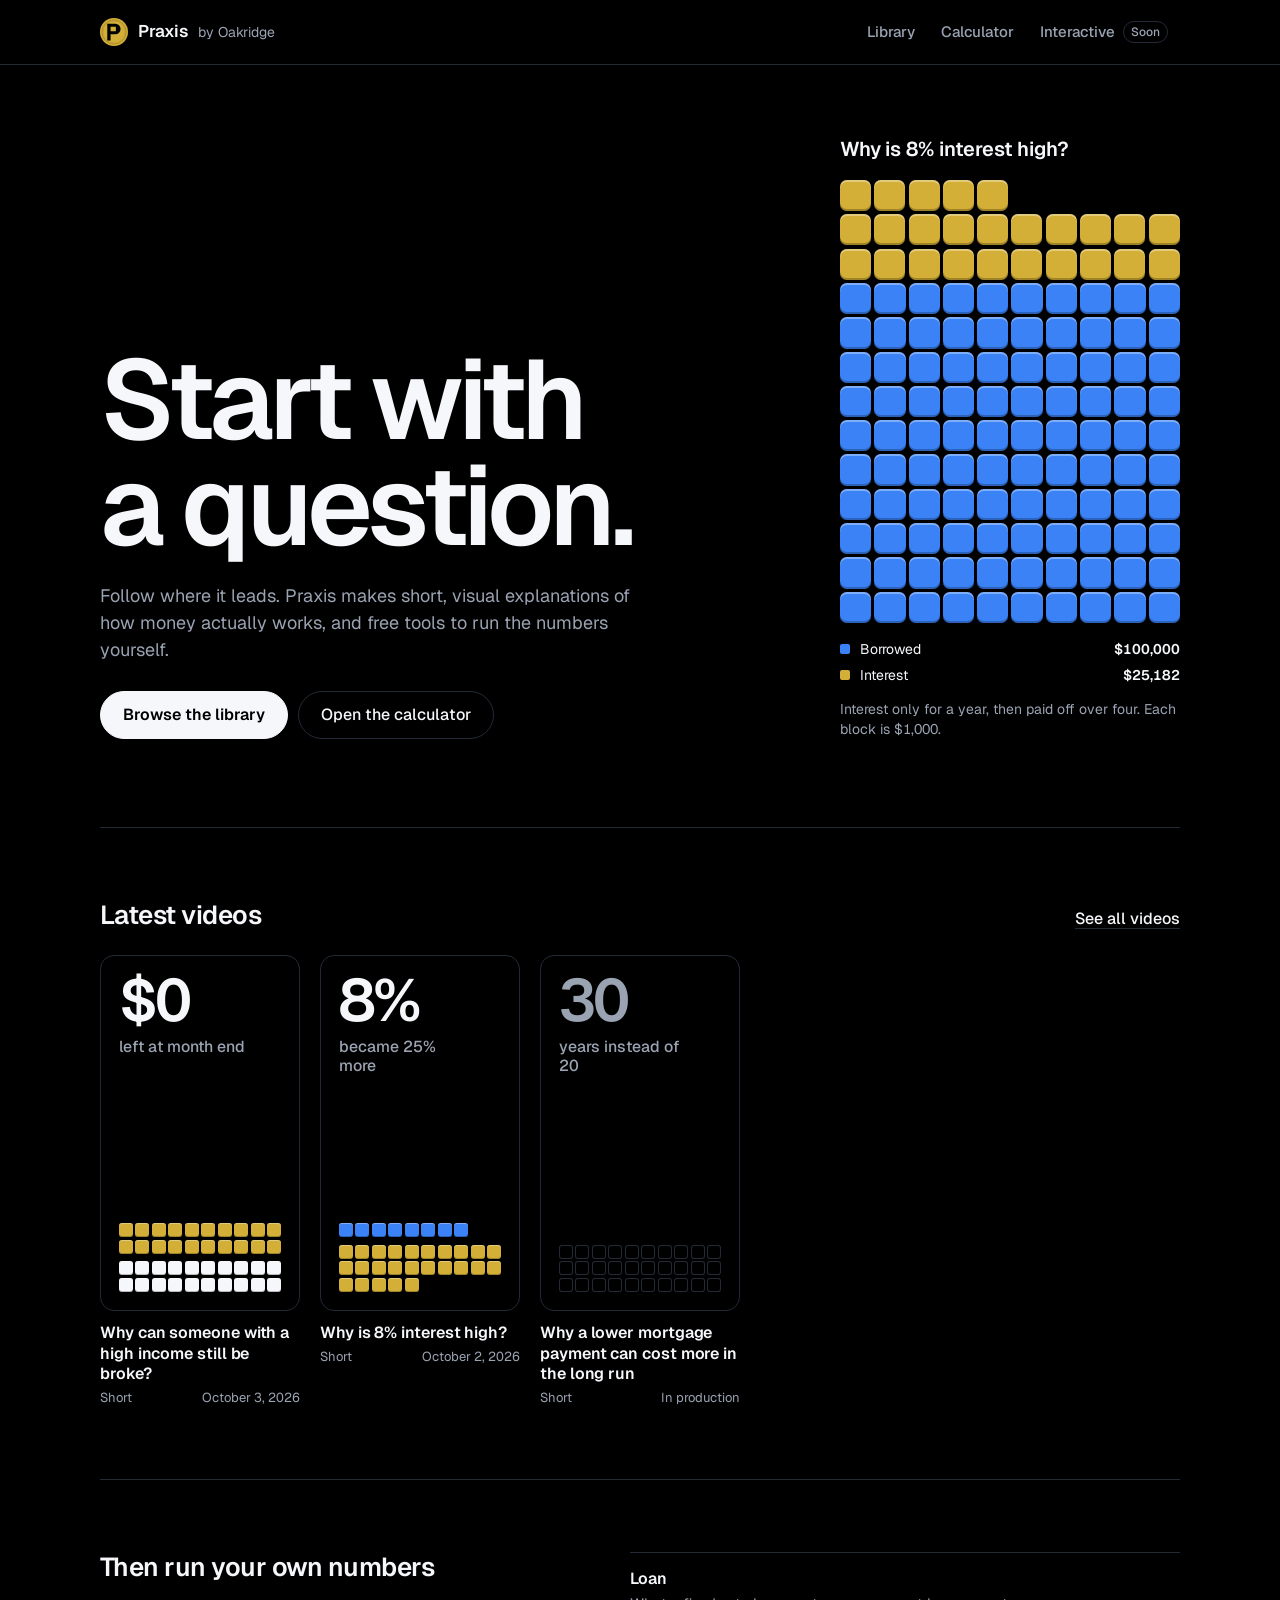
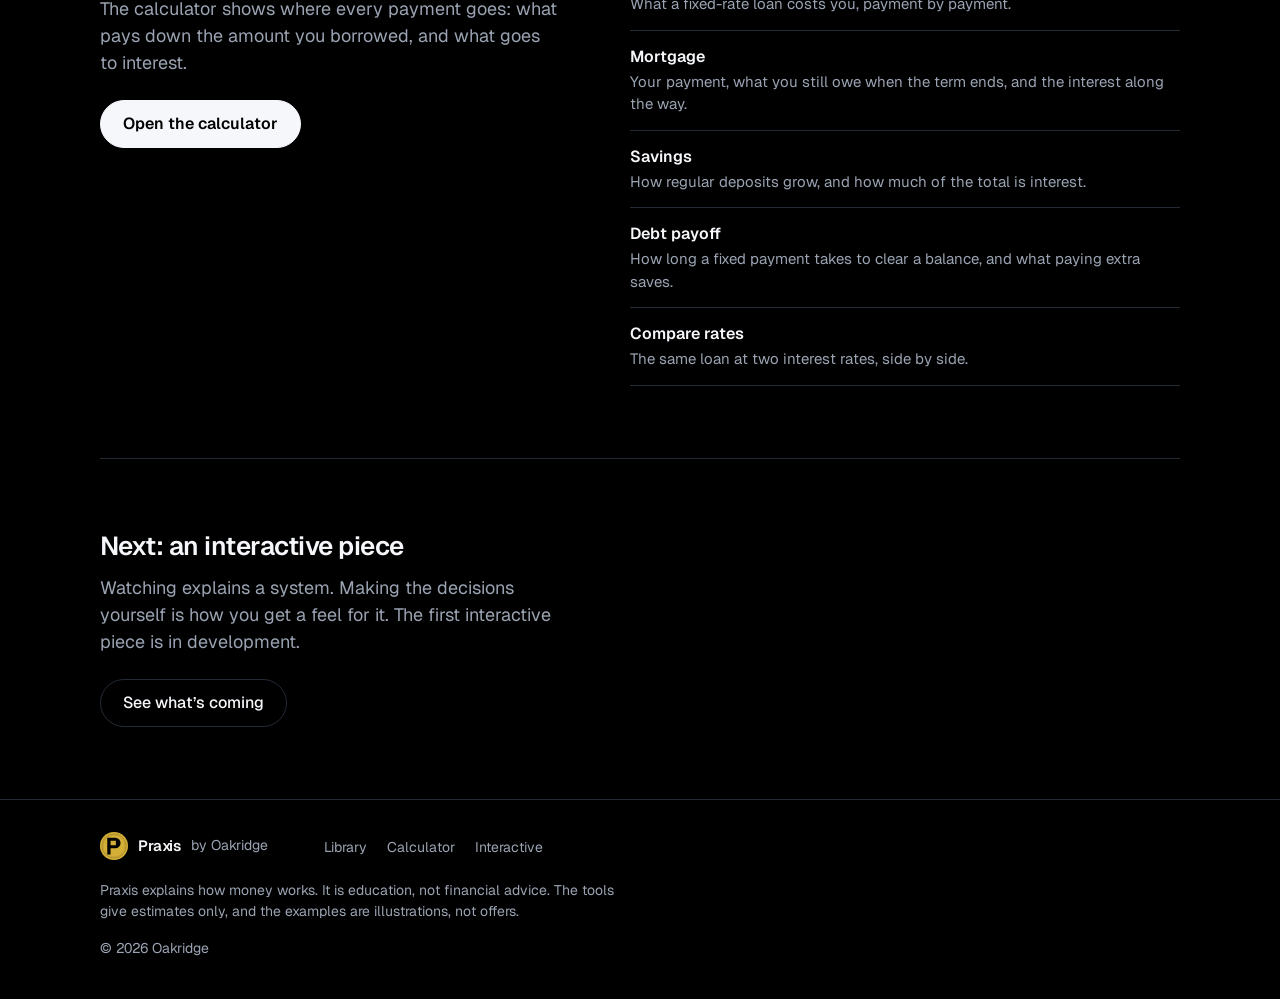
==== index.html @ 55a52b51 "Add files via upload" ====
<!doctype html>
<html lang="en">
<head>
<meta charset="utf-8">
<meta name="viewport" content="width=device-width, initial-scale=1, viewport-fit=cover">
<title>Praxis by Oakridge</title>
<meta name="description" content="Short, visual explanations of how money works, with free tools to run the numbers yourself.">
<link rel="preconnect" href="https://fonts.googleapis.com">
<link href="https://fonts.googleapis.com/css2?family=Geist:wght@400;500;600&display=swap" rel="stylesheet">
<style>
/* Praxis by Oakridge.
   Palette: Artstyle & Visual Production Standard, section 3.
   Black is the stage in every viewer theme, so the tokens do not change
   between light and dark. Gold = money and value. Blue = information and
   systems. White = neutral text and structure. */
:root,
:root[data-theme="dark"],
:root[data-theme="light"] {
  --black: #000000;
  --surface: #12161D;
  --hairline: #232A36;
  --white: #F5F7FA;
  --muted: #9AA3B2;
  --gold: #D4AF37;
  --blue: #3B82F6;
  --page: 1160px;
  --gutter: 20px;
  color-scheme: dark;
}
@media (prefers-color-scheme: dark) {
  :root:not([data-theme="light"]) { --black: #000000; --white: #F5F7FA; }
}
:root {
  box-sizing: border-box;
  padding-top: env(safe-area-inset-top, 0px);
  padding-bottom: env(safe-area-inset-bottom, 0px);
}
*, *::before, *::after { box-sizing: inherit; }
html { min-height: 100%; scroll-padding-top: calc(env(safe-area-inset-top, 0px) + 72px); }
body {
  margin: 0;
  min-height: 100%;
  display: flex;
  flex-direction: column;
  background: var(--black);
  color: var(--white);
  font-family: 'Geist', ui-sans-serif, system-ui, -apple-system, 'Segoe UI', sans-serif;
  font-size: 16px;
  line-height: 1.5;
  font-variant-numeric: tabular-nums;
  -webkit-font-smoothing: antialiased;
  -webkit-text-size-adjust: 100%;
}
h1, h2, h3, p, dl, dd, figure, ul { margin: 0; padding: 0; }
ul { list-style: none; }
a { color: inherit; }
button { font: inherit; color: inherit; }
:focus-visible { outline: 2px solid var(--blue); outline-offset: 3px; border-radius: 4px; }
[hidden] { display: none !important; }
.muted { color: var(--muted); }
.wrap { width: 100%; max-width: var(--page); margin: 0 auto; padding: 0 var(--gutter); }

/* ---------- Site bar ---------- */
.bar {
  position: sticky;
  top: env(safe-area-inset-top, 0px);
  z-index: 20;
  background: var(--black);
  border-bottom: 1px solid var(--hairline);
}
.bar-inner { display: flex; align-items: center; gap: 16px; height: 56px; }
.brand { display: inline-flex; align-items: center; gap: 10px; text-decoration: none; flex: none; }
.brand svg { width: 28px; height: 28px; flex: none; }
.brand b { font-size: 17px; font-weight: 600; letter-spacing: -0.01em; }
.brand span { display: none; font-size: 14px; color: var(--muted); }
.site-nav {
  margin-left: auto;
  display: flex; gap: 2px;
  overflow-x: auto; scrollbar-width: none;
  margin-right: calc(var(--gutter) * -1); padding-right: var(--gutter);
}
.site-nav::-webkit-scrollbar { display: none; }
.site-nav a {
  flex: none;
  display: inline-flex; align-items: center; gap: 8px;
  height: 44px; padding: 0 9px;
  font-size: 14px; font-weight: 500; color: var(--muted);
  text-decoration: none; white-space: nowrap;
}
.site-nav a:hover { color: var(--white); }
.site-nav a[aria-current="page"] { color: var(--white); box-shadow: inset 0 -2px 0 var(--gold); }
.tag {
  display: inline-block; padding: 1px 7px;
  border: 1px solid var(--hairline); border-radius: 999px;
  font-size: 12px; line-height: 18px; font-weight: 500; color: var(--muted);
}
.site-nav .tag { display: none; }

/* ---------- Page frame ---------- */
#view { flex: 1 0 auto; }
#view:focus { outline: none; }
.section { padding: 56px 0; border-top: 1px solid var(--hairline); }
.section-head { display: flex; align-items: baseline; justify-content: space-between; gap: 16px; margin-bottom: 24px; }
h2 { font-size: 26px; line-height: 1.2; font-weight: 600; letter-spacing: -0.02em; }
.lede { font-size: 18px; line-height: 1.5; color: var(--muted); max-width: 46ch; }
.text-link { font-weight: 500; white-space: nowrap; text-underline-offset: 4px; text-decoration-color: var(--hairline); }
.text-link:hover { text-decoration-color: var(--white); }

.btn {
  display: inline-flex; align-items: center; justify-content: center;
  height: 48px; padding: 0 22px;
  border: 1px solid var(--hairline); border-radius: 24px;
  background: transparent; color: var(--white);
  font-size: 16px; font-weight: 500; text-decoration: none; cursor: pointer;
}
.btn:hover { border-color: var(--muted); }
.btn.primary { background: var(--white); border-color: var(--white); color: var(--black); font-weight: 600; }
.btn.primary:hover { background: #DDE2EA; border-color: #DDE2EA; }
.actions { display: flex; flex-wrap: wrap; gap: 10px; }

/* ---------- Blocks: the Praxis unit of money ---------- */
.blk {
  display: block; aspect-ratio: 1 / 1; border-radius: 22%;
  box-shadow: inset 0 2px 0 rgba(255,255,255,.35), inset 0 -2px 0 rgba(0,0,0,.25);
}
.blk.b { background: var(--blue); }
.blk.g { background: var(--gold); }
.blk.w { background: var(--white); box-shadow: inset 0 -2px 0 rgba(0,0,0,.2); }
.blk.o { background: transparent; box-shadow: inset 0 0 0 1px var(--hairline); }
.dot { display: inline-block; width: 10px; height: 10px; border-radius: 2px; flex: none; }
.dot.b { background: var(--blue); }
.dot.g { background: var(--gold); }

/* ---------- Home: hero ---------- */
.hero { padding: 40px 0 56px; display: grid; gap: 44px; }
.hero h1 {
  font-size: clamp(52px, 15vw, 112px);
  line-height: 0.94; font-weight: 600; letter-spacing: -0.045em;
}
.hero .lede { margin-top: 24px; }
.hero .actions { margin-top: 28px; }
.stage { display: block; max-width: 300px; text-decoration: none; }
.stage .q { font-size: 20px; line-height: 1.25; font-weight: 600; letter-spacing: -0.01em; }
.stack { margin-top: 18px; display: grid; gap: 3px; }
.stack .interest { display: flex; flex-wrap: wrap-reverse; gap: 3px; }
.stack .interest .blk { width: calc((100% - 27px) / 10); }
.stack .borrowed { display: grid; grid-template-columns: repeat(10, minmax(0, 1fr)); gap: 3px; }
.stage .legend { margin-top: 16px; display: grid; gap: 6px; font-size: 14px; line-height: 20px; }
.stage .legend div { display: flex; align-items: center; gap: 10px; }
.stage .legend b { margin-left: auto; font-weight: 600; }
.stage .cap { margin-top: 14px; font-size: 14px; line-height: 20px; color: var(--muted); }
.stage:hover .q { text-decoration: underline; text-underline-offset: 4px; }
/* The one orchestrated moment: interest stacks up on top of what was borrowed. */
@keyframes stack-in { from { opacity: 0; transform: translateY(-8px) scale(.6); } to { opacity: 1; transform: none; } }
.stack .interest .blk { animation: stack-in .3s cubic-bezier(.2,.8,.3,1) both; animation-delay: calc(450ms + var(--i, 0) * 36ms); }
@media (prefers-reduced-motion: reduce) { .stack .interest .blk { animation: none; } }

/* ---------- Video cards and posters ---------- */
.shelf { display: grid; grid-template-columns: repeat(2, minmax(0, 1fr)); gap: 28px 14px; }
.card { display: grid; grid-template-columns: minmax(0, 1fr); gap: 12px; align-content: start; text-decoration: none; }
.card h3 { font-size: 16px; line-height: 1.3; font-weight: 600; letter-spacing: -0.005em; }
a.card:hover h3 { text-decoration: underline; text-underline-offset: 3px; }
.card .meta { display: flex; justify-content: space-between; gap: 10px; margin-top: 4px; font-size: 13px; line-height: 18px; color: var(--muted); }
.card.wide { grid-column: 1 / -1; }
.poster {
  container-type: inline-size;
  position: relative; overflow: hidden;
  aspect-ratio: 9 / 16;
  border: 1px solid var(--hairline); border-radius: 14px;
  background: var(--black);
}
.poster-in { position: absolute; inset: 0; display: flex; flex-direction: column; justify-content: space-between; padding: 9cqw; }
.poster.wide { aspect-ratio: 16 / 9; }
.poster.wide .poster-in { padding: 5cqw; }
.poster .fig { font-size: 30cqw; line-height: .9; font-weight: 600; letter-spacing: -0.05em; }
.poster.wide .fig { font-size: 13cqw; }
.poster .line { margin-top: 5cqw; font-size: 8cqw; line-height: 1.2; font-weight: 500; color: var(--muted); max-width: 12ch; }
.poster.wide .line { margin-top: 2cqw; font-size: 4cqw; max-width: 24ch; }
.poster .blockset { display: grid; gap: 4cqw; }
.poster.wide .blockset { width: 46%; gap: 2cqw; }
.poster .blocks { display: grid; grid-template-columns: repeat(var(--cols, 10), minmax(0, 1fr)); gap: 1.4cqw; }
.poster.wide .blocks { gap: .7cqw; }
.poster .blocks .blk { box-shadow: inset 0 1px 0 rgba(255,255,255,.35), inset 0 -1px 0 rgba(0,0,0,.25); }
.poster .blocks .blk.o { box-shadow: inset 0 0 0 1px var(--hairline); }
.poster.pending .fig { color: var(--muted); }

/* ---------- Home: tools and interactive ---------- */
.split { display: grid; gap: 40px; }
.calc-list { border-top: 1px solid var(--hairline); }
.calc-list li { display: grid; gap: 2px; padding: 14px 0; border-bottom: 1px solid var(--hairline); }
.calc-list b { font-weight: 600; }
.calc-list span { font-size: 15px; color: var(--muted); }
.split .lede { margin-top: 12px; }
.split .actions { margin-top: 24px; }

/* ---------- Library ---------- */
.page-head { padding: 40px 0 32px; }
.page-head h1 { font-size: clamp(40px, 10vw, 64px); line-height: 1; font-weight: 600; letter-spacing: -0.035em; }
.page-head .lede { margin-top: 14px; }
.filters { display: flex; flex-wrap: wrap; gap: 6px; margin-top: 24px; }
.filters button {
  height: 44px; padding: 0 16px;
  border: 1px solid var(--hairline); border-radius: 22px;
  background: transparent; color: var(--muted);
  font-size: 15px; font-weight: 500; cursor: pointer;
}
.filters button[aria-pressed="true"] { background: var(--white); border-color: var(--white); color: var(--black); font-weight: 600; }
.group { padding: 0 0 56px; }
.group h2 { margin-bottom: 20px; font-size: 20px; }
.empty { padding: 28px 0; color: var(--muted); }

/* ---------- Video page ---------- */
.back { display: inline-flex; align-items: center; gap: 6px; height: 44px; margin-top: 16px; font-size: 15px; font-weight: 500; color: var(--muted); text-decoration: none; }
.back:hover { color: var(--white); }
.video { display: grid; gap: 32px; padding: 8px 0 64px; }
.video .poster { max-width: 170px; }
.video h1 { font-size: clamp(32px, 7vw, 52px); line-height: 1.04; font-weight: 600; letter-spacing: -0.03em; max-width: 16ch; }
.video .when { margin-top: 12px; font-size: 15px; color: var(--muted); }
.video .summary { margin-top: 24px; font-size: 18px; line-height: 1.55; max-width: 56ch; }
.video .takeaway { margin-top: 20px; padding-left: 16px; border-left: 2px solid var(--gold); font-size: 18px; line-height: 1.45; font-weight: 500; max-width: 44ch; }
.video .actions { margin-top: 28px; }
.numbers { margin-top: 36px; max-width: 520px; border-top: 1px solid var(--hairline); }
.numbers div { display: flex; justify-content: space-between; align-items: baseline; gap: 16px; padding: 12px 0; border-bottom: 1px solid var(--hairline); }
.numbers dt { color: var(--muted); font-size: 15px; }
.numbers dd { font-weight: 600; text-align: right; }
.fine { margin-top: 16px; font-size: 13px; line-height: 19px; color: var(--muted); max-width: 60ch; }

/* ---------- Coming-soon page ---------- */
.soon { padding: 48px 0 72px; display: grid; gap: 40px; }
.soon h1 { font-size: clamp(44px, 12vw, 88px); line-height: .96; font-weight: 600; letter-spacing: -0.04em; max-width: 9ch; }
.soon .lede { margin-top: 20px; }
.soon .actions { margin-top: 28px; }
.year { display: grid; grid-template-columns: repeat(6, minmax(0, 1fr)); gap: 6px; max-width: 420px; }
.year div { display: grid; gap: 6px; font-size: 12px; line-height: 16px; color: var(--muted); text-align: center; }

/* ---------- Embedded pages (calculator, future interactive pieces) ---------- */
html.embed-mode, html.embed-mode body { height: 100%; }
html.embed-mode body { overflow: hidden; }
#embeds { flex: 1 1 auto; min-height: 0; display: flex; }
.embed { flex: 1 1 auto; min-height: 0; position: relative; display: flex; }
.embed iframe { flex: 1 1 auto; width: 100%; height: 100%; border: 0; background: var(--black); }
.embed .fallback {
  position: absolute; inset: 0; background: var(--black);
  display: grid; align-content: center; justify-items: start; gap: 16px;
  padding: 24px var(--gutter);
}
.embed .fallback h1 { font-size: 26px; line-height: 1.2; font-weight: 600; letter-spacing: -0.02em; }

/* ---------- Footer ---------- */
.foot { border-top: 1px solid var(--hairline); padding: 32px 0 40px; font-size: 14px; line-height: 21px; color: var(--muted); }
.foot-inner { display: grid; gap: 20px; }
.foot .brand b { font-size: 15px; color: var(--white); }
.foot .brand span { display: inline; }
.foot nav { display: flex; flex-wrap: wrap; gap: 4px 20px; }
.foot nav a { display: inline-flex; align-items: center; min-height: 32px; text-decoration: none; }
.foot nav a:hover { color: var(--white); }
.foot p { max-width: 58ch; }

/* ---------- Wider screens ---------- */
@media (min-width: 560px) {
  :root { --gutter: 28px; }
  .brand span { display: inline; }
  .site-nav a { padding: 0 12px; font-size: 15px; }
  .site-nav .tag { display: inline-block; }
  .shelf { grid-template-columns: repeat(3, minmax(0, 1fr)); gap: 32px 18px; }
}
@media (min-width: 900px) {
  :root { --gutter: 40px; }
  .bar-inner { height: 64px; }
  .hero { grid-template-columns: minmax(0, 1fr) 340px; align-items: end; gap: 64px; padding: 72px 0 88px; }
  .section { padding: 72px 0; }
  .shelf { grid-template-columns: repeat(5, minmax(0, 1fr)); gap: 36px 20px; }
  .card.wide { grid-column: span 2; }
  .split { grid-template-columns: minmax(0, 5fr) minmax(0, 6fr); gap: 72px; align-items: start; }
  .page-head { padding: 64px 0 40px; }
  .video { grid-template-columns: 260px minmax(0, 1fr); gap: 56px; padding-top: 24px; }
  .video .poster { max-width: none; }
  .stage { max-width: 340px; }
  .soon { grid-template-columns: minmax(0, 1fr) 420px; align-items: end; gap: 64px; padding: 88px 0 104px; }
  .foot-inner { grid-template-columns: auto 1fr; align-items: start; gap: 16px 56px; }
  .foot p { grid-column: 1 / -1; }
}
</style>
</head>
<body>

<header class="bar">
  <div class="wrap bar-inner">
    <a class="brand" href="#/" data-brand></a>
    <nav class="site-nav" id="site-nav" aria-label="Site"></nav>
  </div>
</header>

<main id="view" tabindex="-1"></main>
<div id="embeds" hidden></div>

<footer class="foot" id="foot">
  <div class="wrap foot-inner">
    <a class="brand" href="#/" data-brand></a>
    <nav id="foot-nav" aria-label="Footer"></nav>
    <p>Praxis explains how money works. It is education, not financial advice. The tools give estimates only, and the examples are illustrations, not offers.</p>
    <p>© 2026 Oakridge</p>
  </div>
</footer>

<!-- =====================================================================
     EMBEDDED PAGES
     Each block below is a complete, self-contained HTML page (the calculator
     today; the interactive piece later). The site shows it full-height under
     the site bar. Inside a block, "</script" is stored as "<\/script" and
     "<!--" as "<\!--"; the site undoes that when it loads the page.
     ===================================================================== -->
<script type="text/plain" id="embed-calculator">
<!doctype html>
<html lang="en">
<head>
<meta charset="utf-8">
<meta name="viewport" content="width=device-width, initial-scale=1, viewport-fit=cover">
<title>Oakridge Calculator</title>
<meta name="description" content="Loan, mortgage, savings and debt calculators that show where every payment goes.">
<link rel="preconnect" href="https://fonts.googleapis.com">
<link href="https://fonts.googleapis.com/css2?family=Geist:wght@400;500;600&display=swap" rel="stylesheet">
<style>
/* Oakridge palette (Artstyle & Visual Production Standard, section 3).
   Black is the brand stage in every viewer theme, so the tokens are the same
   under light and dark. Gold = interest. Blue = principal or deposits. */
:root,
:root[data-theme="dark"],
:root[data-theme="light"] {
  --black: #000000;
  --surface: #12161D;
  --hairline: #232A36;
  --white: #F5F7FA;
  --muted: #9AA3B2;
  --gold: #D4AF37;
  --blue: #3B82F6;
  color-scheme: dark;
}
@media (prefers-color-scheme: dark) {
  :root:not([data-theme="light"]) { --black: #000000; --white: #F5F7FA; }
}
:root {
  box-sizing: border-box;
  padding-top: env(safe-area-inset-top, 0px);
  padding-bottom: env(safe-area-inset-bottom, 0px);
}
*, *::before, *::after { box-sizing: inherit; }
html { height: 100%; scroll-padding-top: env(safe-area-inset-top, 0px); }
body {
  margin: 0;
  min-height: 100%;
  display: flex;
  flex-direction: column;
  background: var(--black);
  color: var(--white);
  font-family: 'Geist', ui-sans-serif, system-ui, -apple-system, 'Segoe UI', sans-serif;
  font-size: 15px;
  line-height: 1.45;
  font-variant-numeric: tabular-nums;
  -webkit-font-smoothing: antialiased;
  -webkit-text-size-adjust: 100%;
}
button, input, select { font: inherit; color: inherit; }
h1, h2, p { margin: 0; }
.muted { color: var(--muted); }
.gold { color: var(--gold); }
.blue { color: var(--blue); }
:focus-visible { outline: 2px solid var(--blue); outline-offset: 2px; }

/* ---------- Frame ---------- */
.app { flex: 1 0 auto; display: grid; grid-template-columns: minmax(0, 1fr); grid-template-rows: auto 1fr; }
.rail {
  position: sticky;
  top: env(safe-area-inset-top, 0px);
  z-index: 5;
  background: var(--black);
  border-bottom: 1px solid var(--hairline);
}
.rail-inner { padding: 14px 20px 0; }
.brand { display: flex; align-items: center; gap: 10px; font-weight: 600; font-size: 16px; }
.mark { display: flex; gap: 3px; }
.mark i { width: 12px; height: 12px; border-radius: 3px; box-shadow: inset 0 2px 0 rgba(255,255,255,.35), inset 0 -2px 0 rgba(0,0,0,.25); }
.mark .g { background: var(--gold); }
.mark .b { background: var(--blue); }
.mark .w { background: var(--white); box-shadow: inset 0 -2px 0 rgba(0,0,0,.2); }
.nav { display: flex; gap: 6px; margin: 12px -20px 0; padding: 0 20px 12px; overflow-x: auto; scrollbar-width: none; }
.nav::-webkit-scrollbar { display: none; }
.nav button {
  flex: none;
  display: flex; align-items: center; gap: 10px;
  height: 44px; padding: 0 16px;
  border: 1px solid var(--hairline); border-radius: 22px;
  background: transparent; color: var(--muted);
  font-size: 15px; font-weight: 500; white-space: nowrap; cursor: pointer;
}
.nav button svg { display: none; flex: none; }
.nav button[aria-current="page"] { background: var(--white); border-color: var(--white); color: var(--black); font-weight: 600; }
.rail .fine { display: none; }

main {
  width: 100%; max-width: 560px; margin: 0 auto;
  padding: 26px 20px 40px;
  display: grid; grid-template-columns: minmax(0, 1fr); gap: 44px;
  align-content: start;
}
.fine { font-size: 12px; line-height: 18px; color: var(--muted); }

/* ---------- Calculator ---------- */
.calc h1 { font-size: 30px; line-height: 36px; font-weight: 600; letter-spacing: -0.01em; }
.calc .blurb { margin-top: 6px; color: var(--muted); max-width: 44ch; }
.fields { display: grid; grid-template-columns: repeat(2, minmax(0, 1fr)); gap: 10px; margin-top: 22px; }
.field {
  display: flex; flex-direction: column; gap: 4px;
  padding: 10px 14px; min-height: 64px;
  background: var(--surface); border-radius: 12px; cursor: text;
}
.field.wide { grid-column: 1 / -1; }
.field:focus-within { outline: 2px solid var(--blue); outline-offset: 0; }
.field > span:first-child { font-size: 12px; line-height: 16px; color: var(--muted); }
.field .row { display: flex; align-items: baseline; gap: 4px; font-size: 18px; line-height: 24px; font-weight: 500; }
.field .unit { color: var(--muted); flex: none; }
.field input, .field select {
  flex: 1 1 auto; min-width: 0; width: 100%;
  padding: 0; border: 0; border-radius: 0; background: transparent; outline: none;
  font-size: 18px; line-height: 24px; font-weight: 500;
}
@supports (field-sizing: content) {
  .field input { field-sizing: content; flex: 0 1 auto; width: auto; min-width: 1ch; max-width: 100%; }
}
.field select {
  appearance: none; -webkit-appearance: none; cursor: pointer; padding-right: 22px;
  background: url("data:image/svg+xml,%3Csvg xmlns='http://www.w3.org/2000/svg' width='16' height='16' viewBox='0 0 24 24' fill='none' stroke='%239AA3B2' stroke-width='2.2' stroke-linecap='round' stroke-linejoin='round'%3E%3Cpath d='M5 9l7 7 7-7'/%3E%3C/svg%3E") no-repeat right center;
  font-size: 16px;
}
.field select option { background: var(--surface); color: var(--white); }

.result { margin-top: 26px; display: grid; gap: 24px; }
.problem { color: var(--muted); max-width: 40ch; }
.label { font-size: 13px; line-height: 18px; color: var(--muted); }
.hero { font-size: clamp(38px, 11vw, 52px); line-height: 1.1; font-weight: 600; letter-spacing: -0.02em; margin: 4px 0; overflow-wrap: anywhere; }
.hero.small { font-size: clamp(30px, 8.5vw, 42px); }
.sub { font-size: 13px; line-height: 18px; color: var(--muted); }

.blocks { display: grid; grid-template-columns: repeat(var(--cols, 25), minmax(0, 1fr)); gap: 2px; }
.blk { aspect-ratio: 1 / 1; border-radius: 22%; box-shadow: inset 0 2px 0 rgba(255,255,255,.35), inset 0 -2px 0 rgba(0,0,0,.25); }
.blk.b { background: var(--blue); }
.blk.g { background: var(--gold); }
.blocks.chunky { gap: 3px; }
.blocks.chunky .blk { box-shadow: inset 0 3px 0 rgba(255,255,255,.35), inset 0 -3px 0 rgba(0,0,0,.25); }
.legend { display: flex; flex-wrap: wrap; justify-content: space-between; gap: 6px 16px; margin-top: 12px; font-size: 13px; line-height: 18px; }
.legend span { display: inline-flex; align-items: center; gap: 8px; }
.dot { display: inline-block; width: 10px; height: 10px; border-radius: 2px; flex: none; }
.dot.b { background: var(--blue); }
.dot.g { background: var(--gold); }

.stats { display: grid; grid-template-columns: repeat(2, minmax(0, 1fr)); gap: 16px 12px; }
.stat b { display: block; font-size: 20px; line-height: 26px; font-weight: 600; overflow-wrap: anywhere; }
.note { padding: 12px 14px; background: var(--surface); border-radius: 12px; font-size: 14px; line-height: 20px; }

.chart { display: flex; align-items: flex-end; gap: 3px; height: 190px; }
.chart .col { flex: 1 1 0; min-width: 0; height: 100%; display: flex; flex-direction: column; justify-content: flex-end; gap: 2px; }
.chart .col i { display: block; min-height: 2px; border-radius: 3px; box-shadow: inset 0 2px 0 rgba(255,255,255,.3); }
.chart .col .g { background: var(--gold); }
.chart .col .b { background: var(--blue); }
.axis { display: flex; justify-content: space-between; margin-top: 8px; font-size: 12px; line-height: 16px; color: var(--muted); }

.versus { display: grid; grid-template-columns: repeat(2, minmax(0, 1fr)); gap: 20px; }
.versus .side { display: grid; gap: 14px; align-content: start; }
.versus .rate { font-size: 34px; line-height: 40px; font-weight: 600; letter-spacing: -0.02em; }
.versus .stack { display: flex; align-items: flex-end; aspect-ratio: 10 / var(--rows, 1); }
.versus .stack .blocks { width: 100%; }

/* ---------- Breakdown ---------- */
.breakdown h2 { font-size: 20px; line-height: 26px; font-weight: 600; }
.bd-head { display: grid; gap: 14px; }
.seg { display: grid; grid-template-columns: repeat(2, minmax(0, 1fr)); gap: 4px; padding: 4px; background: var(--surface); border-radius: 12px; }
.seg button { height: 44px; border: 0; border-radius: 9px; background: transparent; color: var(--muted); font-size: 15px; font-weight: 500; cursor: pointer; }
.seg button[aria-pressed="true"] { background: var(--white); color: var(--black); font-weight: 600; }
.years { list-style: none; margin: 14px 0 0; padding: 0; }
.yr { border-top: 1px solid var(--hairline); }
.yr-btn { display: grid; gap: 6px; width: 100%; padding: 11px 0; border: 0; background: transparent; text-align: left; cursor: pointer; }
.yr-top { display: flex; justify-content: space-between; align-items: baseline; gap: 12px; }
.yr-top b { font-size: 15px; line-height: 20px; font-weight: 600; }
.yr-top .muted { font-size: 13px; line-height: 18px; display: inline-flex; align-items: center; gap: 6px; }
.yr-top svg { transition: transform .15s ease; }
.yr-btn[aria-expanded="true"] .yr-top svg { transform: rotate(180deg); }
.bar { display: flex; gap: 2px; height: 10px; min-width: 6px; }
.bar i { display: block; border-radius: 3px; min-width: 2px; }
.bar .g { background: var(--gold); }
.bar .b { background: var(--blue); }
.yr-nums { display: flex; justify-content: space-between; gap: 12px; font-size: 13px; line-height: 18px; }
.yr-rows { margin: 0 0 12px; padding: 6px 12px 4px; background: var(--surface); border-radius: 12px; }
.scroll { margin-top: 14px; max-height: 70vh; overflow: auto; overscroll-behavior: contain; border-top: 1px solid var(--hairline); }
table { width: 100%; border-collapse: collapse; font-size: 13px; line-height: 18px; }
th, td { padding: 7px 0 7px 10px; text-align: right; white-space: nowrap; }
th:first-child, td:first-child { padding-left: 0; text-align: left; }
th { font-size: 12px; font-weight: 400; color: var(--muted); }
.scroll th { position: sticky; top: 0; background: var(--black); }
tbody tr + tr td, .scroll tbody tr td { border-top: 1px solid var(--hairline); }

/* ---------- Number pad (touch screens) ---------- */
body { padding-bottom: var(--pad, 0px); }
html { scroll-padding-bottom: calc(var(--pad, 0px) + 16px); }
.pad {
  position: fixed; left: 0; right: 0; bottom: 0; z-index: 10;
  background: var(--black); border-top: 1px solid var(--hairline);
  padding: 8px 8px calc(8px + env(safe-area-inset-bottom, 0px));
  -webkit-user-select: none; user-select: none; touch-action: manipulation;
}
.pad[hidden] { display: none; }
.pad-keys { display: grid; grid-template-columns: repeat(4, minmax(0, 1fr)); gap: 6px; max-width: 520px; margin: 0 auto; }
.pad button {
  height: 52px; border: 0; border-radius: 12px;
  background: var(--surface); color: var(--white);
  box-shadow: inset 0 1px 0 rgba(255,255,255,.07);
  font-size: 22px; font-weight: 500; cursor: pointer;
  display: flex; align-items: center; justify-content: center;
  -webkit-tap-highlight-color: transparent;
}
.pad button:active { background: #232A36; }
.pad button:disabled { color: #4A5262; cursor: default; }
.pad button:disabled:active { background: var(--surface); }
.pad .word { font-size: 16px; font-weight: 600; }
.pad .next { grid-row: span 2; height: auto; background: var(--white); color: var(--black); box-shadow: none; }
.pad .next:active { background: #C9CED6; }

/* One purposeful motion: when a calculator opens, the interest blocks stack
   up after the amount borrowed is already on screen. */
@keyframes stack { from { opacity: 0; transform: translateY(-6px) scale(.6); } to { opacity: 1; transform: none; } }
.intro .blk.g { animation: stack .28s cubic-bezier(.2,.8,.3,1) both; animation-delay: calc(120ms + min(var(--i, 0), 40) * 16ms); }
@media (prefers-reduced-motion: reduce) {
  .intro .blk.g { animation: none; }
  .yr-top svg { transition: none; }
}

/* ---------- Tablet: calculator and breakdown side by side ---------- */
@media (min-width: 860px) {
  .rail-inner { display: flex; align-items: center; gap: 28px; padding: 12px 32px; }
  .nav { margin: 0; padding: 0; overflow: visible; flex-wrap: wrap; }
  main { max-width: 1120px; padding: 40px 32px 56px; grid-template-columns: minmax(0, 420px) minmax(0, 1fr); gap: 32px 56px; }
  main.solo { grid-template-columns: minmax(0, 640px); }
  main > .fine { grid-column: 1 / -1; }
  .calc h1 { font-size: 36px; line-height: 42px; }
  .hero { font-size: 54px; }
  .hero.small { font-size: 42px; }
  .breakdown { padding-top: 6px; }
}

/* ---------- Desktop: calculators move into a side rail ---------- */
@media (min-width: 1200px) {
  .app { grid-template-columns: 248px minmax(0, 1fr); grid-template-rows: 1fr; }
  .rail { position: static; border-bottom: 0; border-right: 1px solid var(--hairline); }
  .rail-inner { position: sticky; top: 0; display: flex; flex-direction: column; align-items: stretch; gap: 28px; padding: 32px 16px 24px; }
  .brand { padding: 0 12px; font-size: 17px; }
  .nav { flex-direction: column; flex-wrap: nowrap; gap: 2px; }
  .nav button { width: 100%; height: 48px; padding: 0 12px; border: 0; border-radius: 12px; }
  .nav button svg { display: block; }
  .nav button:hover { color: var(--white); }
  .nav button[aria-current="page"] { background: var(--surface); color: var(--white); }
  .rail .fine { display: block; padding: 0 12px; }
  main > .fine { display: none; }
  main { margin: 0; max-width: 1240px; padding: 48px 56px 64px; grid-template-columns: minmax(0, 440px) minmax(0, 1fr); gap: 32px 72px; }
}
</style>
</head>
<body>
<div class="app">
  <header class="rail">
    <div class="rail-inner">
      <div class="brand"><span class="mark" aria-hidden="true"><i class="g"></i><i class="b"></i><i class="w"></i></span>Oakridge</div>
      <nav class="nav" id="nav" aria-label="Calculators"></nav>
      <p class="fine">Estimates only. Not financial advice.</p>
    </div>
  </header>
  <main id="main">
    <section class="calc" aria-labelledby="calc-title">
      <h1 id="calc-title"></h1>
      <p class="blurb" id="calc-blurb"></p>
      <div class="fields" id="fields"></div>
      <div class="result" id="result" aria-live="polite"></div>
    </section>
    <section class="breakdown" id="breakdown" aria-labelledby="bd-title"></section>
    <p class="fine">Estimates only. Not financial advice.</p>
  </main>
</div>

<div class="pad" id="pad" role="group" aria-label="Number pad" hidden>
  <div class="pad-keys">
    <button type="button" data-key="1">1</button>
    <button type="button" data-key="2">2</button>
    <button type="button" data-key="3">3</button>
    <button type="button" data-key="del" aria-label="Delete"><svg width="26" height="26" viewBox="0 0 24 24" fill="none" stroke="currentColor" stroke-width="1.7" stroke-linecap="round" stroke-linejoin="round" aria-hidden="true"><path d="M9 5h10a2 2 0 0 1 2 2v10a2 2 0 0 1-2 2H9l-6-7z"/><path d="M12 9.5l5 5M17 9.5l-5 5"/></svg></button>
    <button type="button" data-key="4">4</button>
    <button type="button" data-key="5">5</button>
    <button type="button" data-key="6">6</button>
    <button type="button" data-key="next" class="word next" id="pad-next">Next</button>
    <button type="button" data-key="7">7</button>
    <button type="button" data-key="8">8</button>
    <button type="button" data-key="9">9</button>
    <button type="button" data-key="." aria-label="Decimal point">.</button>
    <button type="button" data-key="0">0</button>
    <button type="button" data-key="000" aria-label="Three zeros">000</button>
    <button type="button" data-key="done" aria-label="Hide number pad"><svg width="26" height="26" viewBox="0 0 24 24" fill="none" stroke="currentColor" stroke-width="1.7" stroke-linecap="round" stroke-linejoin="round" aria-hidden="true"><rect x="3" y="4" width="18" height="11" rx="2"/><path d="M7 8h.01M11 8h.01M15 8h.01M8 11.5h8M9 19l3 2.5 3-2.5"/></svg></button>
  </div>
</div>

<script>
/* Oakridge calculation engine (JavaScript port of the Dart engine).
   Money is whole cents in a Number. Rates are exact fractions (BigInt).
   Interest is rounded half up to the cent every period. */
const CalcEngine = (() => {
  'use strict';

  const Compounding = { annually: 1, semiAnnually: 2, quarterly: 4, monthly: 12, daily: 365 };

  const Frequency = {
    monthly: { perYear: 12, label: 'Monthly', noun: 'month' },
    semiMonthly: { perYear: 24, label: 'Twice a month', noun: 'payment' },
    biWeekly: { perYear: 26, label: 'Every 2 weeks', noun: 'payment' },
    acceleratedBiWeekly: { perYear: 26, monthlyDivisor: 2, label: 'Every 2 weeks, accelerated', noun: 'payment' },
    weekly: { perYear: 52, label: 'Weekly', noun: 'payment' },
    acceleratedWeekly: { perYear: 52, monthlyDivisor: 4, label: 'Weekly, accelerated', noun: 'payment' },
  };

  class PaymentTooSmallError extends Error {
    constructor(paymentCents, interestCents) {
      super('Payment does not cover the interest');
      this.name = 'PaymentTooSmallError';
      this.paymentCents = paymentCents;
      this.interestCents = interestCents;
      this.minimumPaymentCents = interestCents + 1;
    }
  }

  function fail(message) { throw new RangeError(message); }

  /** "100000", "1,234.5", "$2,441.29" -> cents. Throws on anything else. */
  function parseCents(text) {
    const cleaned = String(text).trim().replace(/[,$\s]/g, '');
    if (!/^\d+(\.\d{1,2})?$/.test(cleaned)) throw new SyntaxError('Not a valid amount');
    const [dollars, cents = ''] = cleaned.split('.');
    return Number(dollars) * 100 + Number(cents.padEnd(2, '0') || 0);
  }

  function roundHalfUp(numerator, denominator) {
    return Number((numerator * 2n + denominator) / (denominator * 2n));
  }

  /** A nominal annual rate held as an exact fraction: "8" is exactly 8/100. */
  function annualRate(percentText) {
    const cleaned = String(percentText).trim().replace('%', '').trim();
    if (!/^\d+(\.\d+)?$/.test(cleaned)) throw new SyntaxError('Not a valid rate');
    const [whole, decimals = ''] = cleaned.split('.');
    const numerator = BigInt(whole + decimals);
    const denominator = 100n * 10n ** BigInt(decimals.length);
    return { numerator, denominator, fraction: Number(numerator) / Number(denominator) };
  }

  /** The rate for one payment period. Exact when compounding matches the
      payment frequency; otherwise the equivalent rate in floating point. */
  function periodicRate(rate, periodsPerYear, compoundsPerYear) {
    if (periodsPerYear === compoundsPerYear || rate.numerator === 0n) {
      const numerator = rate.numerator;
      const denominator = rate.denominator * BigInt(periodsPerYear);
      return {
        value: Number(numerator) / Number(denominator),
        interestOn: (balanceCents) => roundHalfUp(BigInt(balanceCents) * numerator, denominator),
      };
    }
    const value = Math.pow(1 + rate.fraction / compoundsPerYear, compoundsPerYear / periodsPerYear) - 1;
    return { value, interestOn: (balanceCents) => Math.round(balanceCents * value) };
  }

  function levelPaymentCents(principalCents, rate, periods) {
    if (rate.value === 0) return roundHalfUp(BigInt(principalCents), BigInt(periods));
    return Math.round(principalCents * rate.value / (1 - Math.pow(1 + rate.value, -periods)));
  }

  function makeSchedule(rows, periodsPerYear) {
    const last = rows[rows.length - 1];
    return {
      rows,
      periodsPerYear,
      periods: rows.length,
      totalInterestCents: last ? last.cumulativeInterestCents : 0,
      totalPaidCents: rows.reduce((sum, r) => sum + r.paymentCents, 0),
      closingCents: last ? last.closingCents : 0,
      byYear() {
        const years = [];
        for (let start = 0; start < rows.length; start += periodsPerYear) {
          const slice = rows.slice(start, start + periodsPerYear);
          const end = slice[slice.length - 1];
          years.push({
            period: years.length + 1,
            openingCents: slice[0].openingCents,
            interestCents: slice.reduce((s, r) => s + r.interestCents, 0),
            paymentCents: slice.reduce((s, r) => s + r.paymentCents, 0),
            principalCents: slice.reduce((s, r) => s + r.principalCents, 0),
            closingCents: end.closingCents,
            cumulativeInterestCents: end.cumulativeInterestCents,
            firstRow: start,
            rowCount: slice.length,
          });
        }
        return years;
      },
    };
  }

  /** Period-by-period breakdown of a debt. The last scheduled payment (or the
      last payment needed) clears whatever is still owing. */
  function amortize({ principalCents, rate, paymentCents, periodsPerYear, interestOnlyPeriods = 0, scheduledPeriods = null, maxPeriods = 12000 }) {
    if (!(principalCents > 0)) fail('principal must be > 0');
    if (!(paymentCents > 0)) fail('payment must be > 0');
    const lastScheduled = scheduledPeriods == null ? null : interestOnlyPeriods + scheduledPeriods;
    const rows = [];
    let balance = principalCents;
    let cumulative = 0;
    while (balance > 0) {
      const period = rows.length + 1;
      if (period > maxPeriods) fail('debt not repaid within ' + maxPeriods + ' periods');
      const interest = rate.interestOn(balance);
      const owing = balance + interest;
      let payment;
      if (period <= interestOnlyPeriods) payment = interest;
      else if (period === lastScheduled || paymentCents >= owing) payment = owing;
      else if (paymentCents <= interest) throw new PaymentTooSmallError(paymentCents, interest);
      else payment = paymentCents;
      cumulative += interest;
      rows.push({
        period,
        openingCents: balance,
        interestCents: interest,
        paymentCents: payment,
        principalCents: payment - interest,
        closingCents: owing - payment,
        cumulativeInterestCents: cumulative,
      });
      balance = owing - payment;
    }
    return makeSchedule(rows, periodsPerYear);
  }

  function calculateLoan({ principalCents, rate, termPeriods, paymentsPerYear = 12, compoundsPerYear = 12, interestOnlyPeriods = 0, extraPaymentCents = 0 }) {
    if (!(termPeriods > 0)) fail('term must be > 0');
    if (interestOnlyPeriods < 0 || interestOnlyPeriods >= termPeriods) fail('interest-only period must be shorter than the term');
    if (!(principalCents > 0)) fail('principal must be > 0');
    const periodic = periodicRate(rate, paymentsPerYear, compoundsPerYear);
    const amortizing = termPeriods - interestOnlyPeriods;
    const paymentCents = levelPaymentCents(principalCents, periodic, amortizing);
    const schedule = amortize({
      principalCents, rate: periodic, paymentCents: paymentCents + extraPaymentCents,
      periodsPerYear: paymentsPerYear, interestOnlyPeriods, scheduledPeriods: amortizing,
    });
    return {
      principalCents,
      paymentCents,
      interestOnlyPaymentCents: interestOnlyPeriods > 0 ? periodic.interestOn(principalCents) : null,
      schedule,
      totalInterestCents: schedule.totalInterestCents,
      totalPaidCents: schedule.totalPaidCents,
      interestShare: schedule.totalInterestCents / principalCents,
    };
  }

  function calculateMortgage({ priceCents, downPaymentCents, rate, amortizationYears, compoundsPerYear, termYears = null, frequency = 'monthly' }) {
    if (downPaymentCents < 0 || downPaymentCents >= priceCents) fail('down payment must be less than the price');
    if (!(amortizationYears > 0)) fail('amortization must be > 0');
    if (termYears != null && (termYears <= 0 || termYears > amortizationYears)) fail('term must be no longer than the amortization');
    const freq = Frequency[frequency] || fail('unknown frequency');
    const principalCents = priceCents - downPaymentCents;
    const periodic = periodicRate(rate, freq.perYear, compoundsPerYear);
    const scheduledPeriods = amortizationYears * freq.perYear;
    let paymentCents;
    if (freq.monthlyDivisor) {
      const monthly = levelPaymentCents(principalCents, periodicRate(rate, 12, compoundsPerYear), amortizationYears * 12);
      paymentCents = roundHalfUp(BigInt(monthly), BigInt(freq.monthlyDivisor));
    } else {
      paymentCents = levelPaymentCents(principalCents, periodic, scheduledPeriods);
    }
    const schedule = amortize({ principalCents, rate: periodic, paymentCents, periodsPerYear: freq.perYear, scheduledPeriods });
    const termPeriods = termYears == null ? null : termYears * freq.perYear;
    const termEnd = termPeriods == null ? null : schedule.rows[Math.min(termPeriods, schedule.periods) - 1];
    return {
      principalCents,
      paymentCents,
      schedule,
      termPeriods,
      payoffPeriods: schedule.periods,
      totalInterestCents: schedule.totalInterestCents,
      totalPaidCents: schedule.totalPaidCents,
      interestShare: schedule.totalInterestCents / principalCents,
      balanceAtTermEndCents: termEnd ? termEnd.closingCents : null,
      interestOverTermCents: termEnd ? termEnd.cumulativeInterestCents : null,
      principalOverTermCents: termEnd ? principalCents - termEnd.closingCents : null,
    };
  }

  function calculateSavings({ initialCents, contributionCents, rate, years, contributionsPerYear = 12, compoundsPerYear = 12, contributeAtStart = false }) {
    if (initialCents < 0 || contributionCents < 0) fail('amounts must be >= 0');
    if (!(years > 0)) fail('years must be > 0');
    const periodic = periodicRate(rate, contributionsPerYear, compoundsPerYear);
    const rows = [];
    let balance = initialCents;
    let cumulative = 0;
    const periods = years * contributionsPerYear;
    for (let period = 1; period <= periods; period++) {
      const interest = periodic.interestOn(contributeAtStart ? balance + contributionCents : balance);
      const closing = balance + contributionCents + interest;
      cumulative += interest;
      rows.push({
        period, openingCents: balance, interestCents: interest, paymentCents: contributionCents,
        principalCents: contributionCents, closingCents: closing, cumulativeInterestCents: cumulative,
      });
      balance = closing;
    }
    const schedule = makeSchedule(rows, contributionsPerYear);
    return {
      initialCents,
      schedule,
      finalBalanceCents: balance,
      totalContributedCents: initialCents + schedule.totalPaidCents,
      totalInterestCents: schedule.totalInterestCents,
    };
  }

  function calculateDebtPayoff({ balanceCents, rate, paymentCents, paymentsPerYear = 12, compoundsPerYear = 12, extraPaymentCents = 0 }) {
    const schedule = amortize({
      principalCents: balanceCents,
      rate: periodicRate(rate, paymentsPerYear, compoundsPerYear),
      paymentCents: paymentCents + extraPaymentCents,
      periodsPerYear: paymentsPerYear,
    });
    return {
      principalCents: balanceCents,
      schedule,
      periods: schedule.periods,
      totalInterestCents: schedule.totalInterestCents,
      totalPaidCents: schedule.totalPaidCents,
      interestShare: schedule.totalInterestCents / balanceCents,
    };
  }

  return {
    Compounding, Frequency, PaymentTooSmallError,
    parseCents, annualRate, periodicRate, levelPaymentCents, amortize,
    calculateLoan, calculateMortgage, calculateSavings, calculateDebtPayoff,
  };
})();

<\/script>
<script>
(() => {
  'use strict';
  const E = CalcEngine;
  const $ = (id) => document.getElementById(id);

  // ---------- Formatting ----------
  const group = (n) => String(n).replace(/\B(?=(\d{3})+(?!\d))/g, ',');
  const money = (cents) => (cents < 0 ? '-' : '') + '$' + group(Math.floor(Math.abs(cents) / 100)) + '.' + String(Math.abs(cents) % 100).padStart(2, '0');
  const dollars = (cents) => '$' + group(Math.round(cents / 100));
  const plural = (n, word) => n + ' ' + word + (n === 1 ? '' : 's');
  const esc = (s) => String(s).replace(/[&<>"]/g, (c) => ({ '&': '&amp;', '<': '&lt;', '>': '&gt;', '"': '&quot;' }[c]));

  function duration(periods, perYear) {
    if (perYear === 12) {
      const years = Math.floor(periods / 12);
      const months = periods % 12;
      return [years ? plural(years, 'year') : '', months ? plural(months, 'month') : ''].filter(Boolean).join(' ') || '0 months';
    }
    const years = Math.round((periods / perYear) * 10) / 10;
    return years + (years === 1 ? ' year' : ' years');
  }

  function moreText(share, interestCents) {
    if (interestCents === 0) return 'Nothing extra';
    if (share < 0.01) return 'Under 1% more';
    return Math.round(share * 100) + '% more';
  }

  // ---------- Reading inputs ----------
  class Problem extends Error {}

  function readMoney(text, name, { optional = false } = {}) {
    const t = text.trim();
    if (!t) {
      if (optional) return 0;
      throw new Problem('Enter the ' + name + '.');
    }
    let cents;
    try { cents = E.parseCents(t); } catch (e) { throw new Problem('The ' + name + ' should be a number, like 25000 or 2,500.50.'); }
    if (cents > 100000000000) throw new Problem('The ' + name + ' can be up to $1,000,000,000.');
    return cents;
  }

  function readInt(text, name, { min, max, optional = false, unit }) {
    const t = text.trim();
    if (!t) {
      if (optional) return null;
      throw new Problem('Enter the ' + name + '.');
    }
    if (!/^\d+$/.test(t)) throw new Problem('The ' + name + ' should be a whole number of ' + unit + '.');
    const n = Number(t);
    if (n < min || n > max) throw new Problem('The ' + name + ' can be from ' + min + ' to ' + max + ' ' + unit + '.');
    return n;
  }

  function readRate(text, name = 'interest rate') {
    const t = text.trim();
    if (!t) throw new Problem('Enter the ' + name + '.');
    let rate;
    try { rate = E.annualRate(t); } catch (e) { throw new Problem('The ' + name + ' should be a number, like 8 or 5.49.'); }
    if (rate.fraction > 1) throw new Problem('The ' + name + ' can be up to 100%.');
    return rate;
  }

  // ---------- Shared result pieces ----------
  function blocksHtml(groups, { cols = 25, chunky = false, label }) {
    let cells = '';
    for (const [count, kind] of groups) {
      for (let i = 0; i < count; i++) cells += '<i class="blk ' + kind + '" style="--i:' + i + '"></i>';
    }
    return '<div class="blocks' + (chunky ? ' chunky' : '') + '" style="--cols:' + cols + '" role="img" aria-label="' + esc(label) + '">' + cells + '</div>';
  }

  // One gold block per 1% of the amount borrowed, capped so very long loans
  // do not fill the screen.
  const interestBlocks = (share, interestCents) => (interestCents === 0 ? 0 : Math.min(400, Math.max(1, Math.round(share * 100))));

  function debtPicture(r, baseLabel, baseWord) {
    const more = moreText(r.interestShare, r.totalInterestCents);
    return '<div>' +
      blocksHtml([[100, 'b'], [interestBlocks(r.interestShare, r.totalInterestCents), 'g']], { label: 'Blocks: 100 blue for the amount ' + baseWord + ', gold for the interest. ' + more + '.' }) +
      '<div class="legend"><span><i class="dot b"></i>' + baseLabel + ' ' + dollars(r.principalCents) + '</span>' +
      '<span><i class="dot g"></i>Interest ' + money(r.totalInterestCents) + '</span></div></div>';
  }

  const heroHtml = (label, value, sub, cls = '') =>
    '<div><div class="label">' + label + '</div><div class="hero ' + cls + '">' + value + '</div>' + (sub ? '<div class="sub">' + sub + '</div>' : '') + '</div>';

  const statHtml = (label, value, cls = '') => '<div class="stat"><span class="label">' + label + '</span><b class="' + cls + '">' + value + '</b></div>';

  // ---------- The calculators ----------
  const CALCS = {
    loan: {
      title: 'Loan',
      blurb: 'What a fixed-rate loan costs you, payment by payment.',
      icon: '<rect x="5" y="3" width="14" height="18" rx="2"/><path d="M9.5 15l5-6"/><circle cx="9.5" cy="9.5" r=".9"/><circle cx="14.5" cy="14.5" r=".9"/>',
      fields: [
        { id: 'amount', label: 'Amount', kind: 'money', value: '100,000' },
        { id: 'rate', label: 'Interest rate', kind: 'number', unit: '%', value: '8' },
        { id: 'years', label: 'Term', kind: 'int', unit: 'years', value: '5' },
        { id: 'io', label: 'Interest-only first', kind: 'int', unit: 'months', value: '12' },
      ],
      compute(v) {
        const principalCents = readMoney(v.amount, 'amount');
        if (principalCents === 0) throw new Problem('Enter the amount you want to borrow.');
        const rate = readRate(v.rate);
        const years = readInt(v.years, 'term', { min: 1, max: 50, unit: 'years' });
        const io = readInt(v.io, 'interest-only period', { min: 0, max: 600, optional: true, unit: 'months' }) || 0;
        if (io >= years * 12) throw new Problem('The interest-only months must be shorter than the term.');
        const r = E.calculateLoan({ principalCents, rate, termPeriods: years * 12, interestOnlyPeriods: io });
        const sub = r.interestOnlyPaymentCents == null ? '' : 'after ' + io + ' interest-only ' + (io === 1 ? 'month' : 'months') + ' at ' + money(r.interestOnlyPaymentCents);
        return {
          html: heroHtml('Monthly payment', money(r.paymentCents), sub) +
            debtPicture(r, 'Borrowed', 'borrowed') +
            heroHtml('You pay back', '<span class="gold">' + moreText(r.interestShare, r.totalInterestCents) + '</span>', 'than you borrowed. ' + money(r.totalPaidCents) + ' in total.'),
          breakdown: { schedule: r.schedule, baseLabel: 'Principal', baseTotal: r.principalCents, noun: 'Month' },
        };
      },
    },

    mortgage: {
      title: 'Mortgage',
      blurb: 'Your payment, what you still owe when the term ends, and the interest along the way.',
      icon: '<path d="M3.5 11L12 4l8.5 7"/><path d="M6 9.5V20h12V9.5"/>',
      fields: [
        { id: 'price', label: 'Home price', kind: 'money', value: '400,000' },
        { id: 'down', label: 'Down payment', kind: 'money', value: '100,000' },
        { id: 'rate', label: 'Interest rate', kind: 'number', unit: '%', value: '5' },
        { id: 'amort', label: 'Amortization', kind: 'int', unit: 'years', value: '25' },
        { id: 'term', label: 'Term', kind: 'int', unit: 'years', value: '5' },
        { id: 'freq', label: 'Payments', kind: 'select', value: 'monthly', options: Object.entries(E.Frequency).map(([k, f]) => [k, f.label]) },
        { id: 'comp', label: 'Interest compounds', kind: 'select', wide: true, value: '2', options: [['2', 'Twice a year (Canada, fixed rate)'], ['12', 'Monthly (US and most others)']] },
      ],
      compute(v) {
        const priceCents = readMoney(v.price, 'home price');
        if (priceCents === 0) throw new Problem('Enter the home price.');
        const downPaymentCents = readMoney(v.down, 'down payment', { optional: true });
        if (downPaymentCents >= priceCents) throw new Problem('The down payment must be less than the home price.');
        const rate = readRate(v.rate);
        const amortizationYears = readInt(v.amort, 'amortization', { min: 1, max: 40, unit: 'years' });
        const termYears = readInt(v.term, 'term', { min: 1, max: 40, optional: true, unit: 'years' });
        if (termYears != null && termYears > amortizationYears) throw new Problem('The term cannot be longer than the amortization.');
        const freq = E.Frequency[v.freq];
        const r = E.calculateMortgage({ priceCents, downPaymentCents, rate, amortizationYears, termYears, frequency: v.freq, compoundsPerYear: Number(v.comp) });
        const heroLabel = { monthly: 'Monthly payment', semiMonthly: 'Payment twice a month', biWeekly: 'Payment every 2 weeks', acceleratedBiWeekly: 'Payment every 2 weeks', weekly: 'Weekly payment', acceleratedWeekly: 'Weekly payment' }[v.freq];
        let termStats = '';
        if (termYears != null && r.balanceAtTermEndCents > 0) {
          termStats = '<div class="stats">' +
            statHtml('Still owing after ' + plural(termYears, 'year'), money(r.balanceAtTermEndCents)) +
            statHtml('Interest in those ' + plural(termYears, 'year'), money(r.interestOverTermCents), 'gold') + '</div>';
        }
        return {
          html: heroHtml(heroLabel, money(r.paymentCents), 'on a mortgage of ' + dollars(r.principalCents) + ', paid off in ' + duration(r.payoffPeriods, freq.perYear)) +
            termStats +
            debtPicture(r, 'Borrowed', 'borrowed') +
            heroHtml('You pay back', '<span class="gold">' + moreText(r.interestShare, r.totalInterestCents) + '</span>', 'than you borrowed, if the rate never changes. ' + money(r.totalPaidCents) + ' in total.'),
          breakdown: { schedule: r.schedule, baseLabel: 'Principal', baseTotal: r.principalCents, noun: freq.perYear === 12 ? 'Month' : 'Payment' },
        };
      },
    },

    savings: {
      title: 'Savings',
      blurb: 'How regular deposits grow, and how much of the total is interest.',
      icon: '<rect x="5" y="15.5" width="14" height="4.5" rx="2"/><rect x="5" y="9.75" width="14" height="4.5" rx="2"/><rect x="5" y="4" width="14" height="4.5" rx="2"/>',
      fields: [
        { id: 'start', label: 'Starting amount', kind: 'money', value: '5,000' },
        { id: 'deposit', label: 'Monthly deposit', kind: 'money', value: '200' },
        { id: 'rate', label: 'Interest rate', kind: 'number', unit: '%', value: '4.5' },
        { id: 'years', label: 'For', kind: 'int', unit: 'years', value: '20' },
      ],
      compute(v) {
        const initialCents = readMoney(v.start, 'starting amount', { optional: true });
        const contributionCents = readMoney(v.deposit, 'monthly deposit', { optional: true });
        if (initialCents === 0 && contributionCents === 0) throw new Problem('Enter a starting amount or a monthly deposit.');
        const rate = readRate(v.rate);
        const years = readInt(v.years, 'number of years', { min: 1, max: 60, unit: 'years' });
        const r = E.calculateSavings({ initialCents, contributionCents, rate, years });
        const byYear = r.schedule.byYear();
        const top = r.finalBalanceCents || 1;
        let deposited = initialCents;
        const cols = byYear.map((y) => {
          deposited += y.paymentCents;
          const interestPct = (y.cumulativeInterestCents / top) * 100;
          const depositPct = (deposited / top) * 100;
          return '<div class="col" title="Year ' + y.period + ': ' + money(y.closingCents) + '">' +
            (y.cumulativeInterestCents > 0 ? '<i class="g" style="height:' + interestPct.toFixed(2) + '%"></i>' : '') +
            '<i class="b" style="height:' + depositPct.toFixed(2) + '%"></i></div>';
        }).join('');
        return {
          html: heroHtml('After ' + plural(years, 'year'), money(r.finalBalanceCents), '') +
            '<div><div class="chart" role="img" aria-label="Balance at the end of each year. Deposits in blue, interest in gold.">' + cols + '</div>' +
            '<div class="axis"><span>Year 1</span><span>Year ' + years + '</span></div></div>' +
            '<div class="stats">' + statHtml('<i class="dot b"></i> You put in', money(r.totalContributedCents), 'blue') +
            statHtml('<i class="dot g"></i> Interest earned', money(r.totalInterestCents), 'gold') + '</div>',
          breakdown: { schedule: r.schedule, baseLabel: 'Deposits', baseTotalLabel: 'Monthly deposits', baseTotal: r.schedule.totalPaidCents, noun: 'Month', savings: true },
        };
      },
    },

    payoff: {
      title: 'Debt payoff',
      blurb: 'How long a fixed payment takes to clear a balance, and what paying extra saves.',
      icon: '<path d="M4 6h5v5h5v5h6"/><path d="M4 20h16"/>',
      fields: [
        { id: 'balance', label: 'Balance', kind: 'money', value: '5,000' },
        { id: 'rate', label: 'Interest rate', kind: 'number', unit: '%', value: '19.99' },
        { id: 'payment', label: 'Monthly payment', kind: 'money', value: '150' },
        { id: 'extra', label: 'Extra each month', kind: 'money', value: '50' },
        { id: 'comp', label: 'Interest compounds', kind: 'select', wide: true, value: '365', options: [['365', 'Daily (credit cards)'], ['12', 'Monthly (most loans)']] },
      ],
      compute(v) {
        const balanceCents = readMoney(v.balance, 'balance');
        if (balanceCents === 0) throw new Problem('Enter the balance you owe.');
        const rate = readRate(v.rate);
        const paymentCents = readMoney(v.payment, 'monthly payment');
        if (paymentCents === 0) throw new Problem('Enter the monthly payment.');
        const extraPaymentCents = readMoney(v.extra, 'extra payment', { optional: true });
        const input = { balanceCents, rate, paymentCents, compoundsPerYear: Number(v.comp) };
        let r;
        try {
          r = E.calculateDebtPayoff({ ...input, extraPaymentCents });
        } catch (e) {
          if (!(e instanceof E.PaymentTooSmallError)) throw e;
          throw new Problem('A payment of ' + money(e.paymentCents) + ' never clears this debt, because one month of interest is ' + money(e.interestCents) + '. Pay at least ' + money(e.minimumPaymentCents) + ' a month.');
        }
        let saving = '';
        if (extraPaymentCents > 0) {
          try {
            const base = E.calculateDebtPayoff(input);
            const months = base.periods - r.periods;
            saving = '<p class="note">The extra ' + money(extraPaymentCents) + ' a month saves <span class="gold">' + money(base.totalInterestCents - r.totalInterestCents) + '</span> of interest and clears the debt ' + (months > 0 ? duration(months, 12) + ' sooner' : 'in the same number of months') + '.</p>';
          } catch (e) {
            if (!(e instanceof E.PaymentTooSmallError)) throw e;
            saving = '<p class="note">Without the extra ' + money(extraPaymentCents) + ', the ' + money(paymentCents) + ' payment would not cover the interest and the debt would never be cleared.</p>';
          }
        }
        return {
          html: heroHtml('Paid off in', duration(r.periods, 12), 'paying ' + money(paymentCents + extraPaymentCents) + ' a month', 'small') +
            saving +
            debtPicture(r, 'Balance', 'owed') +
            heroHtml('You pay back', '<span class="gold">' + moreText(r.interestShare, r.totalInterestCents) + '</span>', 'than you owe today. ' + money(r.totalPaidCents) + ' in total.'),
          breakdown: { schedule: r.schedule, baseLabel: 'Principal', baseTotal: r.principalCents, noun: 'Month' },
        };
      },
    },

    compare: {
      title: 'Compare rates',
      blurb: 'The same loan at two interest rates, side by side.',
      icon: '<rect x="5" y="10" width="5" height="10" rx="1"/><rect x="14" y="4" width="5" height="16" rx="1"/>',
      fields: [
        { id: 'amount', label: 'Amount', kind: 'money', value: '100,000' },
        { id: 'years', label: 'Term', kind: 'int', unit: 'years', value: '5' },
        { id: 'rateA', label: 'Rate A', kind: 'number', unit: '%', value: '6' },
        { id: 'rateB', label: 'Rate B', kind: 'number', unit: '%', value: '8' },
      ],
      compute(v) {
        const principalCents = readMoney(v.amount, 'amount');
        if (principalCents === 0) throw new Problem('Enter the amount you want to borrow.');
        const years = readInt(v.years, 'term', { min: 1, max: 50, unit: 'years' });
        const rateA = readRate(v.rateA, 'rate A');
        const rateB = readRate(v.rateB, 'rate B');
        const run = (rate) => E.calculateLoan({ principalCents, rate, termPeriods: years * 12 });
        const a = run(rateA);
        const b = run(rateB);
        const rows = Math.max(1, Math.ceil(Math.max(interestBlocks(a.interestShare, a.totalInterestCents), interestBlocks(b.interestShare, b.totalInterestCents)) / 10));
        const side = (r, text) =>
          '<div class="side"><div class="rate">' + esc(text.trim().replace('%', '')) + '%</div>' +
          '<div class="stack" style="--rows:' + rows + '">' + blocksHtml([[interestBlocks(r.interestShare, r.totalInterestCents), 'g']], { cols: 10, chunky: true, label: 'Interest is ' + Math.round(r.interestShare * 100) + '% of the amount borrowed.' }) + '</div>' +
          statHtml('Interest', money(r.totalInterestCents), 'gold') +
          statHtml('Monthly payment', money(r.paymentCents)) +
          statHtml('Total repaid', money(r.totalPaidCents)) + '</div>';
        const gap = Math.abs(b.totalInterestCents - a.totalInterestCents);
        const payGap = Math.abs(b.paymentCents - a.paymentCents);
        const verdict = gap === 0
          ? heroHtml('The two rates cost', 'The same', '')
          : heroHtml('The higher rate costs you', '<span class="gold">' + money(gap) + '</span>', 'more interest over ' + plural(years, 'year') + ', and ' + money(payGap) + ' more every month.');
        return {
          html: '<div class="versus">' + side(a, v.rateA) + side(b, v.rateB) + '</div>' +
            '<p class="sub">Each block is interest worth 1% of the amount borrowed.</p>' + verdict,
          breakdown: null,
        };
      },
    },
  };

  // ---------- State ----------
  const STORE = 'oakridge-calculator-v1';
  const state = { active: 'loan', values: {}, byYear: true, openYear: null };
  for (const [id, calc] of Object.entries(CALCS)) {
    state.values[id] = Object.fromEntries(calc.fields.map((f) => [f.id, f.value]));
  }
  try {
    const saved = JSON.parse(localStorage.getItem(STORE) || 'null');
    if (saved && typeof saved === 'object') {
      if (CALCS[saved.active]) state.active = saved.active;
      if (typeof saved.byYear === 'boolean') state.byYear = saved.byYear;
      for (const [id, calc] of Object.entries(CALCS)) {
        for (const f of calc.fields) {
          const value = saved.values && saved.values[id] && saved.values[id][f.id];
          if (typeof value !== 'string') continue;
          if (f.kind === 'select' && !f.options.some(([key]) => key === value)) continue;
          state.values[id][f.id] = value.slice(0, 24);
        }
      }
    }
  } catch (e) { /* storage unavailable: start from the defaults */ }

  function save() {
    try { localStorage.setItem(STORE, JSON.stringify({ active: state.active, values: state.values, byYear: state.byYear })); } catch (e) { /* ignore */ }
  }

  // ---------- Number pad ----------
  // On touch screens the page shows its own number pad and asks the system
  // keyboard to stay closed (inputmode="none"). With a mouse or a physical
  // keyboard nothing changes.
  const coarse = window.matchMedia('(pointer: coarse)');
  const usePad = () => coarse.matches;
  const pad = $('pad');
  let padInput = null;

  function showPad(input) {
    padInput = input;
    pad.hidden = false;
    pad.querySelector('[data-key="."]').disabled = input.dataset.kind === 'int';
    const inputs = [...$('fields').querySelectorAll('input')];
    $('pad-next').textContent = inputs.indexOf(input) === inputs.length - 1 ? 'Done' : 'Next';
    document.documentElement.style.setProperty('--pad', pad.offsetHeight + 'px');
    input.scrollIntoView({ block: 'nearest' });
  }

  function hidePad() {
    padInput = null;
    pad.hidden = true;
    document.documentElement.style.removeProperty('--pad');
  }

  function padPress(key) {
    const input = padInput;
    if (!input) return;
    if (key === 'next' || key === 'done') {
      const inputs = [...$('fields').querySelectorAll('input')];
      const next = key === 'next' ? inputs[inputs.indexOf(input) + 1] : null;
      if (next) { next.focus(); next.select(); } else { input.blur(); hidePad(); }
      return;
    }
    const start = input.selectionStart == null ? input.value.length : input.selectionStart;
    const end = input.selectionEnd == null ? start : input.selectionEnd;
    if (key === 'del') {
      if (start === end && start === 0) return;
      input.setRangeText('', start === end ? start - 1 : start, end, 'end');
    } else {
      const rest = input.value.slice(0, start) + input.value.slice(end);
      if (key === '.' && (input.dataset.kind === 'int' || rest.includes('.'))) return;
      if (rest.length + key.length > 24) return;
      input.setRangeText(key, start, end, 'end');
    }
    input.dispatchEvent(new Event('input', { bubbles: true }));
  }

  // Keys never take focus from the field, so the caret stays where it is.
  let holdTimer = null;
  let holdRepeat = null;
  let heldDelete = false;
  const stopHold = () => { clearTimeout(holdTimer); clearInterval(holdRepeat); holdTimer = holdRepeat = null; };
  pad.addEventListener('pointerdown', (e) => {
    e.preventDefault();
    const button = e.target.closest('button[data-key="del"]');
    if (!button) return;
    heldDelete = false;
    stopHold();
    holdTimer = setTimeout(() => {
      heldDelete = true;
      holdRepeat = setInterval(() => padPress('del'), 70);
    }, 450);
  });
  for (const type of ['pointerup', 'pointercancel', 'pointerleave']) pad.addEventListener(type, stopHold);
  pad.addEventListener('click', (e) => {
    const button = e.target.closest('button[data-key]');
    if (!button || button.disabled) return;
    if (button.dataset.key === 'del' && heldDelete) { heldDelete = false; return; }
    padPress(button.dataset.key);
  });

  const padShouldStay = () => {
    const active = document.activeElement;
    return pad.contains(active) || (active && active.matches && active.matches('#fields input'));
  };
  $('fields').addEventListener('focusin', (e) => {
    if (usePad() && e.target.matches('input')) showPad(e.target); else hidePad();
  });
  const maybeHide = () => setTimeout(() => { if (!padShouldStay()) hidePad(); }, 0);
  $('fields').addEventListener('focusout', maybeHide);
  pad.addEventListener('focusout', maybeHide);
  // A tap anywhere outside the fields and the pad puts the pad away.
  document.addEventListener('pointerdown', (e) => {
    if (padInput && !pad.contains(e.target) && !e.target.closest('.field')) padInput.blur();
  });
  coarse.addEventListener('change', () => { hidePad(); renderFields(); });

  // ---------- Rendering ----------
  function renderNav() {
    $('nav').innerHTML = Object.entries(CALCS).map(([id, calc]) =>
      '<button type="button" data-calc="' + id + '"' + (id === state.active ? ' aria-current="page"' : '') + '>' +
      '<svg width="22" height="22" viewBox="0 0 24 24" fill="none" stroke="currentColor" stroke-width="1.6" stroke-linecap="round" stroke-linejoin="round" aria-hidden="true">' + calc.icon + '</svg>' +
      esc(calc.title) + '</button>').join('');
    // On narrow screens the list scrolls sideways: keep the current one in view.
    const nav = $('nav');
    const current = nav.querySelector('[aria-current="page"]');
    if (current && nav.scrollWidth > nav.clientWidth) {
      nav.scrollLeft = current.offsetLeft - (nav.clientWidth - current.offsetWidth) / 2;
    }
  }

  function renderFields() {
    const calc = CALCS[state.active];
    const values = state.values[state.active];
    $('calc-title').textContent = calc.title;
    $('calc-blurb').textContent = calc.blurb;
    $('fields').innerHTML = calc.fields.map((f) => {
      const id = 'f-' + f.id;
      let control;
      if (f.kind === 'select') {
        control = '<select id="' + id + '" data-field="' + f.id + '">' + f.options.map(([key, text]) => '<option value="' + esc(key) + '"' + (values[f.id] === key ? ' selected' : '') + '>' + esc(text) + '</option>').join('') + '</select>';
      } else {
        control = '<span class="row">' + (f.kind === 'money' ? '<span class="unit">$</span>' : '') +
          '<input id="' + id + '" data-field="' + f.id + '" data-kind="' + f.kind + '" type="text" inputmode="' + (usePad() ? 'none' : f.kind === 'int' ? 'numeric' : 'decimal') + '" autocomplete="off" maxlength="24" value="' + esc(values[f.id]) + '">' +
          (f.unit ? '<span class="unit">' + f.unit + '</span>' : '') + '</span>';
      }
      return '<label class="field' + (f.wide ? ' wide' : '') + '" for="' + id + '"><span>' + esc(f.label) + '</span>' + control + '</label>';
    }).join('');
  }

  let breakdown = null;

  function renderResult({ intro = false } = {}) {
    const calc = CALCS[state.active];
    const result = $('result');
    let view;
    try {
      view = calc.compute(state.values[state.active]);
    } catch (e) {
      if (!(e instanceof Problem)) console.error(e);
      view = { html: '<p class="problem">' + esc(e instanceof Problem ? e.message : 'Those numbers do not work together. Check them and try again.') + '</p>', breakdown: null };
    }
    result.classList.toggle('intro', intro);
    result.innerHTML = view.html;
    breakdown = view.breakdown;
    $('main').classList.toggle('solo', !breakdown);
    renderBreakdown();
  }

  function rowsTable(bd, rows) {
    return '<table><thead><tr><th scope="col">' + bd.noun + '</th><th scope="col">Interest</th><th scope="col">' + (bd.savings ? 'Deposit' : 'Principal') + '</th><th scope="col">Balance</th></tr></thead><tbody>' +
      rows.map((r) => '<tr><td>' + r.period + '</td><td class="gold">' + money(r.interestCents) + '</td><td class="blue">' + money(r.principalCents) + '</td><td>' + money(r.closingCents) + '</td></tr>').join('') +
      '</tbody></table>';
  }

  function renderBreakdown() {
    const el = $('breakdown');
    const bd = breakdown;
    el.hidden = !bd;
    if (!bd) { el.innerHTML = ''; return; }
    const schedule = bd.schedule;
    let body;
    if (state.byYear) {
      const years = schedule.byYear();
      if (!years.some((y) => y.period === state.openYear)) state.openYear = null;
      const largest = Math.max(1, ...years.map((y) => y.interestCents + y.principalCents));
      body = '<ol class="years">' + years.map((y) => {
        const open = y.period === state.openYear;
        const width = Math.max(2, ((y.interestCents + y.principalCents) / largest) * 100);
        const interest = y.interestCents > 0 ? '<i class="g" style="flex:' + y.interestCents + ' 1 0"></i>' : '';
        const interestText = '<span class="gold">Interest ' + money(y.interestCents) + '</span>';
        const baseText = '<span class="blue">' + bd.baseLabel + ' ' + money(y.principalCents) + '</span>';
        const base = y.principalCents > 0 ? '<i class="b" style="flex:' + y.principalCents + ' 1 0"></i>' : '';
        return '<li class="yr"><button type="button" class="yr-btn" data-year="' + y.period + '" aria-expanded="' + open + '">' +
          '<span class="yr-top"><b>Year ' + y.period + '</b><span class="muted">Balance ' + money(y.closingCents) +
          '<svg width="14" height="14" viewBox="0 0 24 24" fill="none" stroke="currentColor" stroke-width="2.2" stroke-linecap="round" stroke-linejoin="round" aria-hidden="true"><path d="M5 9l7 7 7-7"/></svg></span></span>' +
          '<span class="bar" style="width:' + width.toFixed(2) + '%">' +
          (bd.savings ? base + interest : interest + base) + '</span>' +
          '<span class="yr-nums">' + (bd.savings ? baseText + interestText : interestText + baseText) + '</span></button>' +
          (open ? '<div class="yr-rows">' + rowsTable(bd, schedule.rows.slice(y.firstRow, y.firstRow + y.rowCount)) + '</div>' : '') + '</li>';
      }).join('') + '</ol>';
    } else {
      body = '<div class="scroll" tabindex="0" role="region" aria-label="Every ' + bd.noun.toLowerCase() + '">' + rowsTable(bd, schedule.rows) + '</div>';
    }
    el.innerHTML = '<div class="bd-head"><h2 id="bd-title">Breakdown</h2>' +
      '<div class="seg"><button type="button" data-view="period" aria-pressed="' + !state.byYear + '">By ' + bd.noun.toLowerCase() + '</button>' +
      '<button type="button" data-view="year" aria-pressed="' + state.byYear + '">By year</button></div>' +
      '<div class="stats">' + statHtml('Interest', money(schedule.totalInterestCents), 'gold') + statHtml(bd.baseTotalLabel || bd.baseLabel, money(bd.baseTotal), 'blue') + '</div></div>' + body;
  }

  function open(id) {
    state.active = id;
    state.openYear = null;
    renderNav();
    renderFields();
    renderResult({ intro: true });
    save();
  }

  // ---------- Events ----------
  $('nav').addEventListener('click', (e) => {
    const button = e.target.closest('button[data-calc]');
    if (button && button.dataset.calc !== state.active) {
      open(button.dataset.calc);
      window.scrollTo(0, 0);
    }
  });

  const onField = (e) => {
    const field = e.target.dataset && e.target.dataset.field;
    if (!field) return;
    state.values[state.active][field] = e.target.value;
    renderResult();
    save();
  };
  $('fields').addEventListener('input', onField);
  $('fields').addEventListener('change', onField);

  // Tidy money fields when the user leaves them: 100000 becomes 100,000.
  $('fields').addEventListener('focusout', (e) => {
    if (!e.target.dataset || e.target.dataset.kind !== 'money') return;
    try {
      const cents = E.parseCents(e.target.value);
      const tidy = group(Math.floor(cents / 100)) + (cents % 100 ? '.' + String(cents % 100).padStart(2, '0') : '');
      if (tidy !== e.target.value) {
        e.target.value = tidy;
        state.values[state.active][e.target.dataset.field] = tidy;
        save();
      }
    } catch (err) { /* leave what was typed */ }
  });

  $('breakdown').addEventListener('click', (e) => {
    const view = e.target.closest('button[data-view]');
    if (view) {
      state.byYear = view.dataset.view === 'year';
      renderBreakdown();
      save();
      const again = $('breakdown').querySelector('button[data-view="' + view.dataset.view + '"]');
      if (again) again.focus();
      return;
    }
    const year = e.target.closest('button[data-year]');
    if (year) {
      const n = Number(year.dataset.year);
      state.openYear = state.openYear === n ? null : n;
      renderBreakdown();
      const again = $('breakdown').querySelector('button[data-year="' + n + '"]');
      if (again) again.focus();
    }
  });

  open(state.active);
})();
<\/script>
</body>
</html>

</script>

<script>
'use strict';

/* =======================================================================
   PRAXIS SITE — WHAT TO EDIT

   1. LINKS    Channel links. Leave a link empty and its button stays hidden.
   2. VIDEOS   The library. One entry per video. To publish one, set
               status: 'published', the date, and (when you have it) the url.
   3. PAGES    The site's pages. The order here is the order in the nav.

   ADDING A PAGE
   A page written for this site:
       { id: 'about', label: 'About', title: 'About', render: () => `<div class="wrap">…</div>` }
   A self-contained HTML piece (a tool, a simulator):
       paste it into a new text/plain block with id="embed-NAME"
       above, then add
       { id: 'NAME', label: 'Name', title: 'Name', embed: 'embed-NAME' }
   Either way the page gets a nav link, a footer link and the address #/id.
   Add  soon: true  to show a "Soon" tag beside the nav link.
   ======================================================================= */

const LINKS = {
  youtube: '',      // e.g. 'https://www.youtube.com/@yourchannel'
};

const VIDEOS = [
  {
    id: 's002',
    code: 'S002',
    title: 'Why can someone with a high income still be broke?',
    format: 'short',
    status: 'published',
    date: '2026-10-03',
    url: '',
    poster: { fig: '$0', line: 'left at month end', cols: 10, groups: [[['g', 20]], [['w', 20]]] },
    summary: 'You get a big promotion. You make more, so you spend more: the nicer car, the bigger place, the better restaurants. None of it looks like a problem on its own, because you can afford it. But if your spending rises every time your income does, you end up right back where you started.',
    takeaway: 'If you spend everything you make, it doesn’t matter how high your income is. You can still end the month with nothing left.',
  },
  {
    id: 's001',
    code: 'S001',
    title: 'Why is 8% interest high?',
    format: 'short',
    status: 'published',
    date: '2026-10-02',
    url: '',
    poster: { fig: '8%', line: 'became 25% more', cols: 10, groups: [[['b', 8]], [['g', 25]]] },
    summary: 'You borrow $100,000 at 8% to open your business. For the first year you only pay the interest, about $667 a month. A year in, you check your balance and you still owe $100,000. Then the real payments start: about $2,441 a month for four years, each one finally chipping away at the debt.',
    takeaway: '8% interest made you pay back 25% more than you borrowed.',
    numbers: [
      ['Borrowed', '$100,000'],
      ['Interest rate', '8% a year'],
      ['Year 1, interest only', 'about $667 a month'],
      ['Years 2 to 5', 'about $2,441 a month'],
      ['Interest paid', 'about $25,182'],
      ['Paid back in total', 'about $125,182'],
    ],
    tool: { page: 'calculator', label: 'Run your own loan' },
  },
  {
    id: 's003',
    code: 'S003',
    title: 'Why a lower mortgage payment can cost more in the long run',
    format: 'short',
    status: 'upcoming',
    stage: 'In production',
    date: '',
    url: '',
    poster: { fig: '30', line: 'years instead of 20', cols: 10, groups: [[['o', 30]]] },
    // Shown once status is 'published'.
    summary: 'Your broker recommends 30 years instead of 20. Borrowing $300,000 at 5%, that drops the payment from about $1,971 a month to $1,601, which frees up $370 every month. But you pay the debt down more slowly, and the bank collects interest for longer.',
    takeaway: 'Saving $370 a month cost about $103,000 more in interest.',
    numbers: [
      ['Borrowed', '$300,000'],
      ['Interest rate', '5%'],
      ['Payment over 20 years', 'about $1,971 a month'],
      ['Payment over 30 years', 'about $1,601 a month'],
      ['Monthly difference', 'about $370'],
      ['Extra interest over 30 years', 'about $103,000'],
    ],
    fine: 'Canadian dollars. 5% a year compounded twice a year, the same rate at every renewal, regular monthly payments, and no extra payments or fees.',
    source: { label: 'Financial Consumer Agency of Canada: mortgage relief options', url: 'https://www.canada.ca/en/financial-consumer-agency/services/mortgages/relief-options.html' },
    tool: { page: 'calculator', label: 'Run your own mortgage' },
  },
  {
    id: 'l001',
    code: 'L001',
    title: 'Why is everything so expensive?',
    format: 'long',
    status: 'upcoming',
    stage: 'In development',
    date: '',
    url: '',
    poster: { fig: '?', line: 'The first long-form video', cols: 12, groups: [[['o', 36]]] },
  },
];

const FORMATS = { short: 'Short', long: 'Long-form' };

/* What the calculator page contains (names and descriptions match the tool). */
const CALCULATORS = [
  ['Loan', 'What a fixed-rate loan costs you, payment by payment.'],
  ['Mortgage', 'Your payment, what you still owe when the term ends, and the interest along the way.'],
  ['Savings', 'How regular deposits grow, and how much of the total is interest.'],
  ['Debt payoff', 'How long a fixed payment takes to clear a balance, and what paying extra saves.'],
  ['Compare rates', 'The same loan at two interest rates, side by side.'],
];

const PAGES = [
  { id: 'home', title: '', render: renderHome },
  { id: 'library', label: 'Library', title: 'Library', render: renderLibrary },
  {
    id: 'calculator', label: 'Calculator', title: 'Calculator',
    embed: 'embed-calculator',
    // The site bar already carries the brand, so the tool's own wordmark is hidden.
    embedCss: '.brand{display:none!important}',
    standaloneUrl: 'https://calculator.oakridgepartners.ca',
  },
  { id: 'interactive', label: 'Interactive', title: 'Interactive', soon: true, render: renderInteractive },
];

/* =======================================================================
   Helpers
   ======================================================================= */
const esc = (s) => String(s).replace(/[&<>"']/g, (c) => ({ '&': '&amp;', '<': '&lt;', '>': '&gt;', '"': '&quot;', "'": '&#39;' }[c]));
const $ = (sel, root = document) => root.querySelector(sel);

/* The Praxis coin: a P with a straight stem and a rounded bowl inside two rings. */
const EMBLEM = '<svg viewBox="-1 -1 2 2" aria-hidden="true"><circle r="1" fill="#D4AF37"/><circle r=".865" fill="none" stroke="#000" stroke-opacity=".38" stroke-width=".035"/><circle r=".785" fill="none" stroke="#000" stroke-opacity=".28" stroke-width=".02"/><path fill="#000" fill-rule="evenodd" d="M-.48 .61H-.245V.165H.095A.375 .38 0 0 0 .095-.595H-.48ZM-.245-.378H.135V-.055H-.245Z"/></svg>';

function formatDate(iso) {
  const [y, m, d] = iso.split('-').map(Number);
  return new Date(y, m - 1, d).toLocaleDateString('en-CA', { year: 'numeric', month: 'long', day: 'numeric' });
}

function blocks(spec) {
  return spec.map(([kind, n]) => Array.from({ length: n }, () => `<i class="blk ${kind}"></i>`).join('')).join('');
}

function poster(v) {
  const p = v.poster;
  const cls = ['poster', v.format === 'long' ? 'wide' : '', v.status === 'upcoming' ? 'pending' : ''].join(' ').trim();
  return `<div class="${cls}" aria-hidden="true"><div class="poster-in">
    <div><div class="fig">${esc(p.fig)}</div><div class="line">${esc(p.line)}</div></div>
    <div class="blockset">${p.groups.map((g) => `<div class="blocks" style="--cols:${p.cols}">${blocks(g)}</div>`).join('')}</div>
  </div></div>`;
}

function card(v) {
  const live = v.status === 'published';
  const right = live ? formatDate(v.date) : v.stage;
  const inner = `${poster(v)}
    <div><h3>${esc(v.title)}</h3>
    <div class="meta"><span>${FORMATS[v.format]}</span><span>${esc(right)}</span></div></div>`;
  const cls = 'card' + (v.format === 'long' ? ' wide' : '');
  return live
    ? `<a class="${cls}" href="#/library/${v.id}">${inner}</a>`
    : `<div class="${cls}">${inner}</div>`;
}

const published = () => VIDEOS.filter((v) => v.status === 'published').sort((a, b) => b.date.localeCompare(a.date));
const upcoming = () => VIDEOS.filter((v) => v.status === 'upcoming');

/* =======================================================================
   Pages
   ======================================================================= */
function renderHome() {
  const out = published();
  const next = upcoming().filter((v) => v.format === 'short').slice(0, 1);
  const interest = Array.from({ length: 25 }, (_, i) => `<i class="blk g" style="--i:${i}"></i>`).join('');
  return `
  <div class="wrap">
    <section class="hero">
      <div>
        <h1>Start with<br>a question.</h1>
        <p class="lede">Follow where it leads. Praxis makes short, visual explanations of how money actually works, and free tools to run the numbers yourself.</p>
        <div class="actions">
          <a class="btn primary" href="#/library">Browse the library</a>
          <a class="btn" href="#/calculator">Open the calculator</a>
        </div>
      </div>
      <a class="stage" href="#/library/s001" aria-label="Why is 8% interest high? Borrow $100,000 at 8%, pay back about $125,182. Open the video page.">
        <p class="q">Why is 8% interest high?</p>
        <div class="stack" aria-hidden="true">
          <div class="interest">${interest}</div>
          <div class="borrowed">${blocks([['b', 100]])}</div>
        </div>
        <div class="legend" aria-hidden="true">
          <div><i class="dot b"></i>Borrowed<b>$100,000</b></div>
          <div><i class="dot g"></i>Interest<b>$25,182</b></div>
        </div>
        <p class="cap" aria-hidden="true">Interest only for a year, then paid off over four. Each block is $1,000.</p>
      </a>
    </section>

    <section class="section">
      <div class="section-head">
        <h2>Latest videos</h2>
        <a class="text-link" href="#/library">See all videos</a>
      </div>
      <div class="shelf">${[...out, ...next].map(card).join('')}</div>
    </section>

    <section class="section">
      <div class="split">
        <div>
          <h2>Then run your own numbers</h2>
          <p class="lede">The calculator shows where every payment goes: what pays down the amount you borrowed, and what goes to interest.</p>
          <div class="actions"><a class="btn primary" href="#/calculator">Open the calculator</a></div>
        </div>
        <ul class="calc-list">${CALCULATORS.map(([n, d]) => `<li><b>${esc(n)}</b><span>${esc(d)}</span></li>`).join('')}</ul>
      </div>
    </section>

    <section class="section">
      <div class="split">
        <div>
          <h2>Next: an interactive piece</h2>
          <p class="lede">Watching explains a system. Making the decisions yourself is how you get a feel for it. The first interactive piece is in development.</p>
          <div class="actions"><a class="btn" href="#/interactive">See what’s coming</a></div>
        </div>
      </div>
    </section>
  </div>`;
}

const libraryState = { filter: 'all' };

function renderLibrary(rest) {
  if (rest[0]) return renderVideo(rest[0]);
  const f = libraryState.filter;
  const match = (v) => f === 'all' || v.format === f;
  const out = published().filter(match);
  const next = upcoming().filter(match);
  const used = Object.keys(FORMATS).filter((k) => VIDEOS.some((v) => v.format === k));
  const chips = [['all', 'All'], ...used.map((k) => [k, k === 'short' ? 'Shorts' : FORMATS[k]])]
    .map(([k, label]) => `<button type="button" data-filter="${k}" aria-pressed="${k === f}">${label}</button>`).join('');
  return `
  <div class="wrap">
    <header class="page-head">
      <h1>Library</h1>
      <p class="lede">Every Praxis video, newest first. Each one starts with a single question.</p>
      ${used.length > 1 ? `<div class="filters" role="group" aria-label="Show">${chips}</div>` : ''}
    </header>
    <section class="group">
      <h2>Out now</h2>
      ${out.length ? `<div class="shelf">${out.map(card).join('')}</div>` : `<p class="empty">Nothing published in this format yet. The first one is listed under “Coming up”.</p>`}
    </section>
    ${next.length ? `<section class="group"><h2>Coming up</h2><div class="shelf">${next.map(card).join('')}</div></section>` : ''}
  </div>`;
}

function renderVideo(id) {
  const v = VIDEOS.find((x) => x.id === id && x.status === 'published');
  if (!v) return renderMissing();
  const watch = v.url ? `<a class="btn primary" href="${esc(v.url)}" target="_blank" rel="noopener">Watch the video</a>` : '';
  const tool = v.tool ? `<a class="btn${watch ? '' : ' primary'}" href="#/${v.tool.page}">${esc(v.tool.label)}</a>` : '';
  return `
  <div class="wrap">
    <a class="back" href="#/library"><svg width="16" height="16" viewBox="0 0 24 24" fill="none" stroke="currentColor" stroke-width="2.2" stroke-linecap="round" stroke-linejoin="round" aria-hidden="true"><path d="M15 5l-7 7 7 7"/></svg>Library</a>
    <article class="video">
      ${poster(v)}
      <div>
        <h1>${esc(v.title)}</h1>
        <p class="when">${FORMATS[v.format]}, published ${formatDate(v.date)}</p>
        <p class="summary">${esc(v.summary)}</p>
        ${v.takeaway ? `<p class="takeaway">${esc(v.takeaway)}</p>` : ''}
        ${watch || tool ? `<div class="actions">${watch}${tool}</div>` : ''}
        ${v.numbers ? `<dl class="numbers">${v.numbers.map(([k, val]) => `<div><dt>${esc(k)}</dt><dd>${esc(val)}</dd></div>`).join('')}</dl>` : ''}
        ${v.fine ? `<p class="fine">${esc(v.fine)}</p>` : ''}
        ${v.source ? `<p class="fine">Source: <a href="${esc(v.source.url)}" target="_blank" rel="noopener">${esc(v.source.label)}</a></p>` : ''}
      </div>
    </article>
  </div>`;
}

function renderInteractive() {
  const months = ['Jan', 'Feb', 'Mar', 'Apr', 'May', 'Jun', 'Jul', 'Aug', 'Sep', 'Oct', 'Nov', 'Dec'];
  return `
  <div class="wrap">
    <section class="soon">
      <div>
        <h1>One year, played out.</h1>
        <p class="lede">The first interactive Praxis piece is in development. You set up a simple financial life, then a year happens to it. Income arrives, bills leave, and not everything goes to plan.</p>
        <p class="lede">It isn’t ready yet. This page is where it will live.</p>
        <div class="actions">
          <a class="btn primary" href="#/calculator">Open the calculator</a>
          <a class="btn" href="#/library">Browse the library</a>
        </div>
      </div>
      <div class="year" aria-hidden="true">${months.map((m) => `<div><i class="blk o"></i>${m}</div>`).join('')}</div>
    </section>
  </div>`;
}

function renderMissing() {
  return `
  <div class="wrap">
    <header class="page-head">
      <h1>Page not found</h1>
      <p class="lede">There’s nothing at this address. It may have moved, or the link may be mistyped.</p>
      <div class="actions" style="margin-top:28px"><a class="btn primary" href="#/">Go to the home page</a><a class="btn" href="#/library">Browse the library</a></div>
    </header>
  </div>`;
}

/* =======================================================================
   Embedded pages
   ======================================================================= */
const embedHosts = {};

function mountEmbed(page) {
  let host = embedHosts[page.id];
  if (host) return host;
  host = document.createElement('div');
  host.className = 'embed';
  $('#embeds').appendChild(host);
  embedHosts[page.id] = host;

  const fail = () => {
    host.innerHTML = `<div class="fallback wrap">
      <h1>The ${esc(page.title.toLowerCase())} couldn’t load inside this page.</h1>
      <p class="lede">${page.standaloneUrl ? 'It still works on its own page.' : 'Reload the page to try again.'}</p>
      ${page.standaloneUrl ? `<a class="btn primary" href="${esc(page.standaloneUrl)}" target="_blank" rel="noopener">Open the ${esc(page.title.toLowerCase())}</a>` : ''}
    </div>`;
  };

  const source = document.getElementById(page.embed);
  if (!source) { fail(); return host; }
  const LT = '<';
  let doc = source.textContent.replace(/<\\\/script/gi, LT + '/script').replace(/<\\!--/g, LT + '!--');
  const ready = LT + 'script>addEventListener("load",function(){try{parent.postMessage({praxisEmbed:"' + page.id + '"},"*")}catch(e){}})' + LT + '/script>';
  doc = doc.replace('</head>', '<style>' + (page.embedCss || '') + '</style></head>').replace(LT + '/body>', ready + LT + '/body>');

  const frame = document.createElement('iframe');
  frame.title = page.title;
  host.appendChild(frame);
  host.dataset.ready = '';
  frame.srcdoc = doc;
  setTimeout(() => { if (host.dataset.ready !== 'yes') fail(); }, 5000);
  return host;
}

window.addEventListener('message', (e) => {
  const id = e.data && e.data.praxisEmbed;
  if (id && embedHosts[id]) embedHosts[id].dataset.ready = 'yes';
});

/* =======================================================================
   Router
   ======================================================================= */
const state = { path: '' };

function readHash() {
  try { return decodeURIComponent((location.hash || '').replace(/^#\/?/, '')).replace(/\/+$/, ''); } catch (e) { return ''; }
}

function navigate(path, push = true) {
  state.path = path;
  if (push) {
    try { history.pushState(null, '', '#/' + path); } catch (e) { /* address bar unavailable: the page still changes */ }
  }
  render(true);
}

function render(moved) {
  const [first = '', ...rest] = state.path.split('/');
  const id = first || 'home';
  const page = PAGES.find((p) => p.id === id) || { id: '', title: 'Page not found', render: renderMissing };
  const view = $('#view');
  const isEmbed = Boolean(page.embed);

  document.documentElement.classList.toggle('embed-mode', isEmbed);
  view.hidden = isEmbed;
  $('#foot').hidden = isEmbed;
  $('#embeds').hidden = !isEmbed;
  for (const host of Object.values(embedHosts)) host.hidden = true;

  if (isEmbed) mountEmbed(page).hidden = false;
  else view.innerHTML = page.render(rest);

  for (const a of document.querySelectorAll('#site-nav a')) {
    if (a.dataset.page === page.id) a.setAttribute('aria-current', 'page'); else a.removeAttribute('aria-current');
  }
  const video = id === 'library' && VIDEOS.find((v) => v.id === rest[0] && v.status === 'published');
  const title = video ? video.title : page.title;
  document.title = title ? title + ' | Praxis by Oakridge' : 'Praxis by Oakridge';
  if (moved) {
    window.scrollTo(0, 0);
    if (!isEmbed) view.focus({ preventScroll: true });
  }
}

document.addEventListener('click', (e) => {
  const filter = e.target.closest('[data-filter]');
  if (filter) { libraryState.filter = filter.dataset.filter; render(false); return; }
  const a = e.target.closest('a[href^="#/"]');
  if (!a || e.metaKey || e.ctrlKey || e.shiftKey || e.altKey || e.button !== 0) return;
  e.preventDefault();
  navigate(a.getAttribute('href').replace(/^#\/?/, '').replace(/\/+$/, ''));
});
const onAddressChange = () => { const p = readHash(); if (p !== state.path) navigate(p, false); };
window.addEventListener('popstate', onAddressChange);
window.addEventListener('hashchange', onAddressChange);

/* =======================================================================
   Start
   ======================================================================= */
for (const el of document.querySelectorAll('[data-brand]')) {
  el.innerHTML = EMBLEM + '<b>Praxis</b><span>by Oakridge</span>';
  el.setAttribute('aria-label', 'Praxis by Oakridge, home');
}
const navPages = PAGES.filter((p) => p.label);
$('#site-nav').innerHTML = navPages
  .map((p) => `<a href="#/${p.id}" data-page="${p.id}">${esc(p.label)}${p.soon ? '<span class="tag">Soon</span>' : ''}</a>`).join('');
$('#foot-nav').innerHTML = navPages.map((p) => `<a href="#/${p.id}">${esc(p.label)}</a>`).join('')
  + (LINKS.youtube ? `<a href="${esc(LINKS.youtube)}" target="_blank" rel="noopener">YouTube</a>` : '');

state.path = readHash();
render(false);
</script>
</body>
</html>
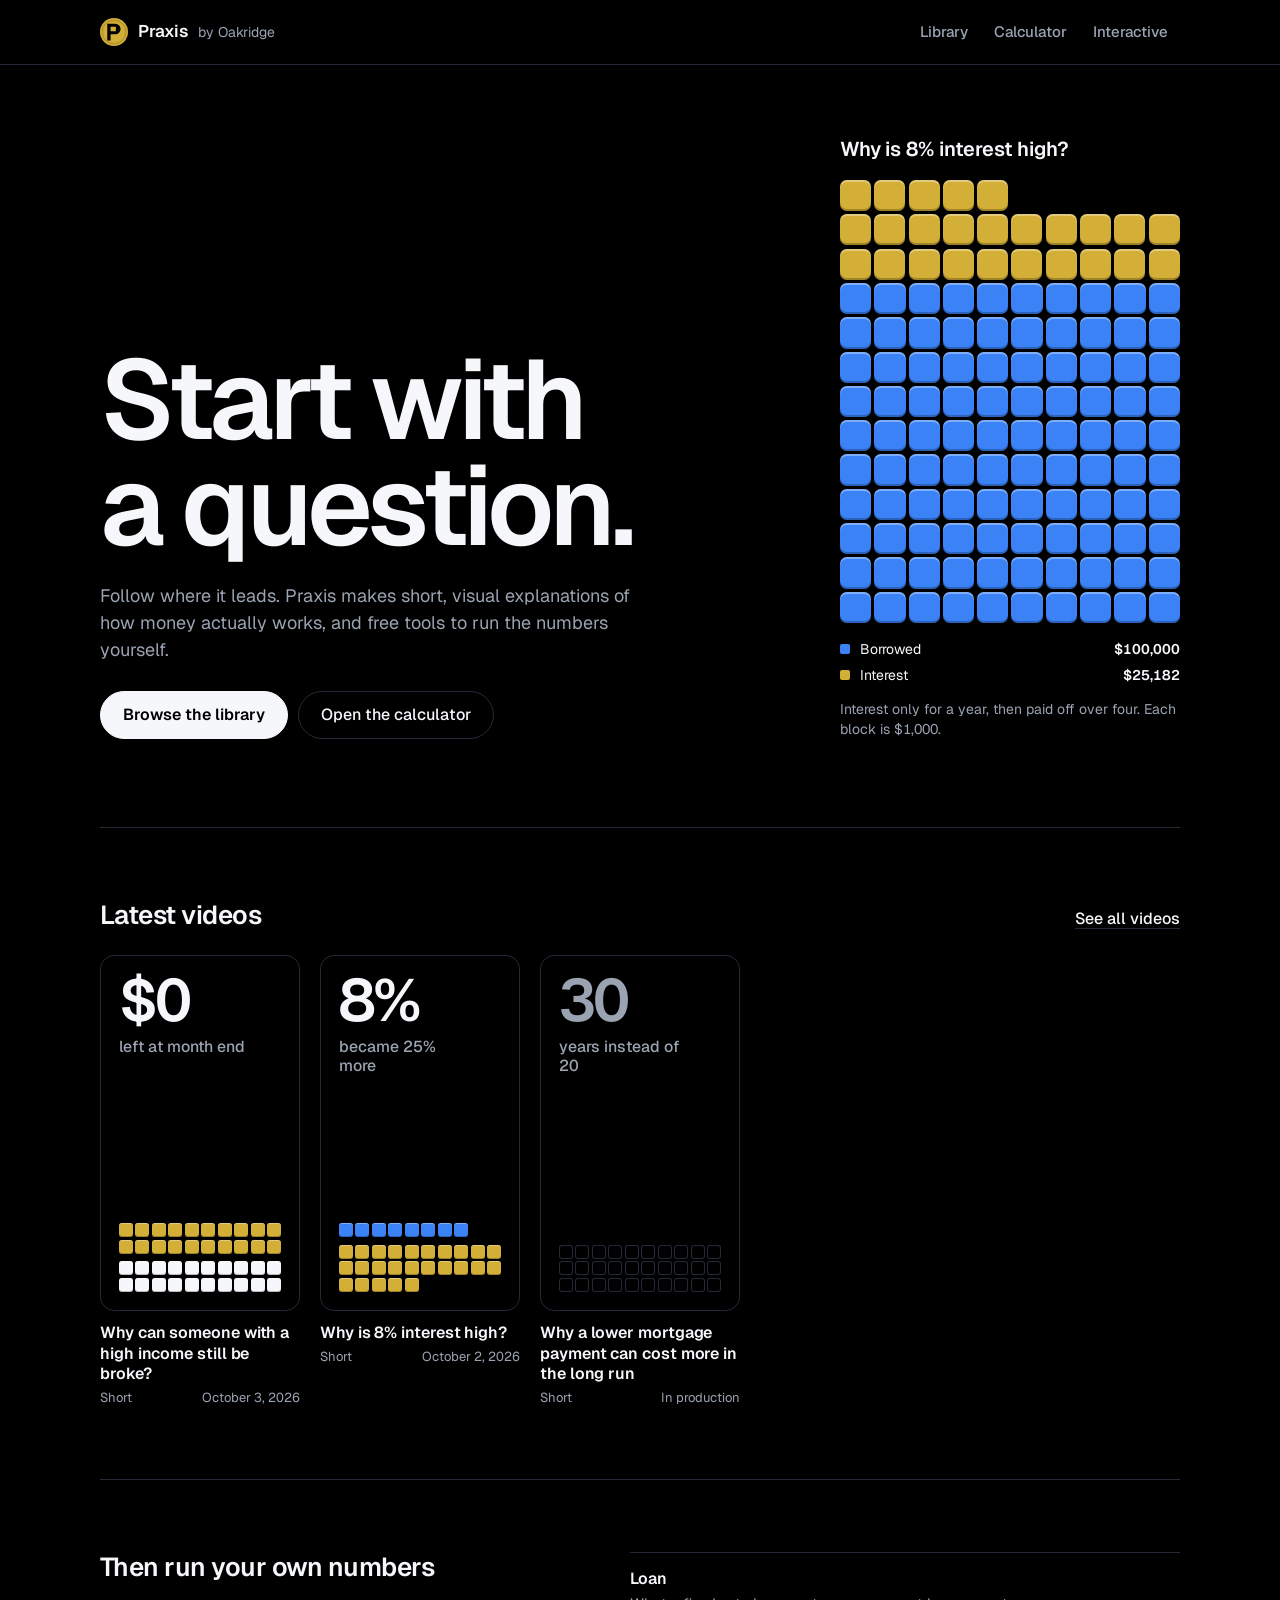
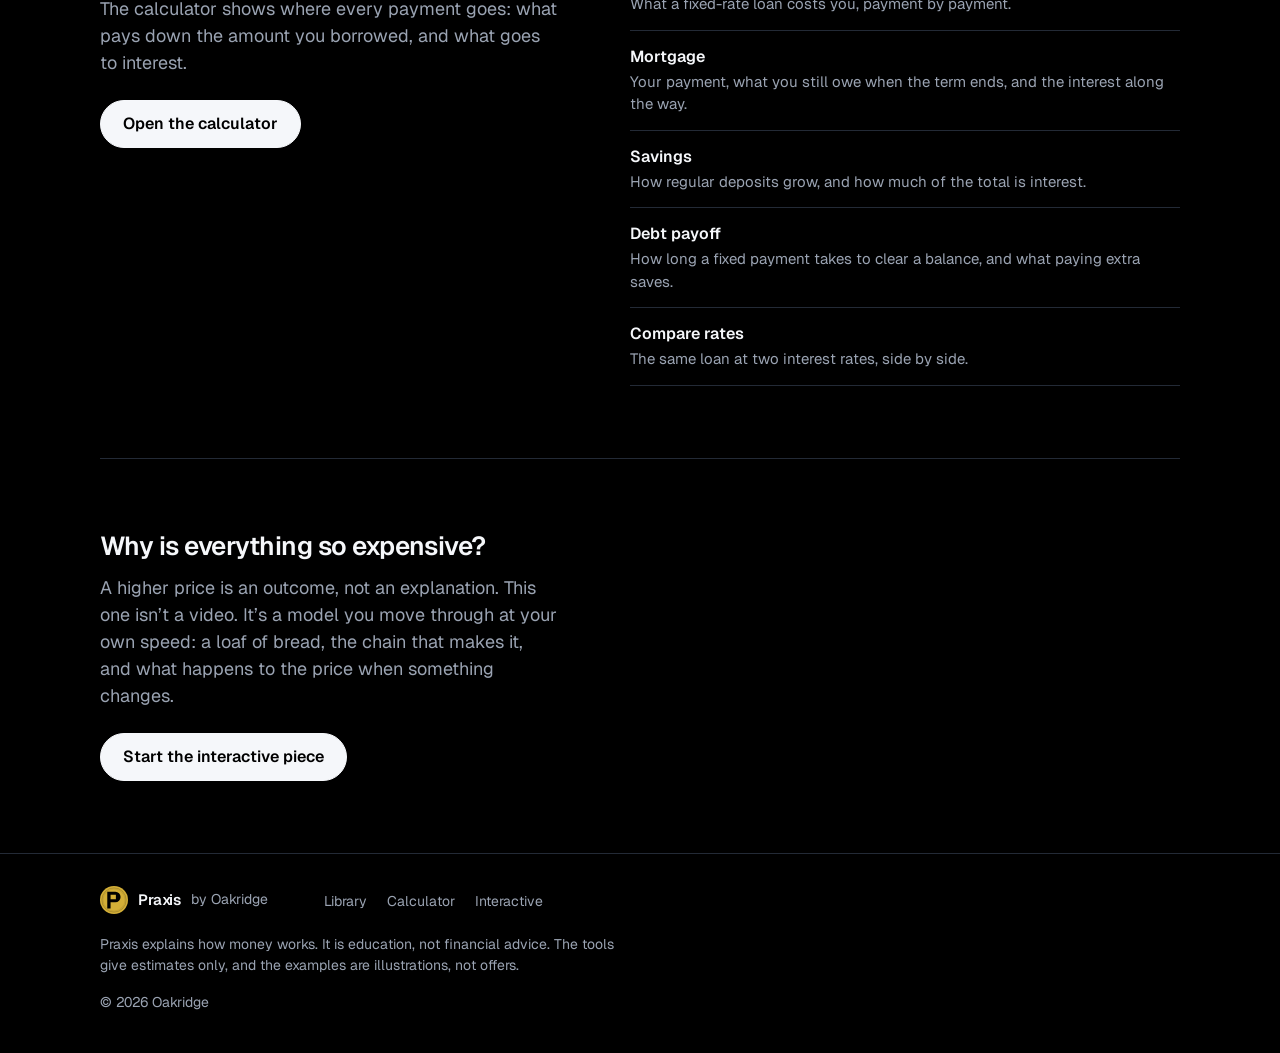
==== commit 7c173637: "Add files via upload" ====
--- a/index.html
+++ b/index.html
@@ -306,7 +306,7 @@
 <!-- =====================================================================
      EMBEDDED PAGES
      Each block below is a complete, self-contained HTML page (the calculator
-     today; the interactive piece later). The site shows it full-height under
+     and the PA001 paced animation). The site shows it full-height under
      the site bar. Inside a block, "</script" is stored as "<\/script" and
      "<!--" as "<\!--"; the site undoes that when it loads the page.
      ===================================================================== -->
@@ -1412,6 +1412,715 @@
 </body>
 </html>
 
+</script>
+
+<script type="text/plain" id="embed-pa001">
+<!doctype html><html><head><meta charset=utf8><meta name=viewport content="width=device-width,initial-scale=1,viewport-fit=cover"><style>:root{color-scheme:light;box-sizing:border-box;padding-top:env(safe-area-inset-top,0px);padding-bottom:env(safe-area-inset-bottom,0px)}html{scroll-padding-top:env(safe-area-inset-top,0px)}body{margin:0;padding:0;font:14px -apple-system,BlinkMacSystemFont,sans-serif;background:#faf9f5;color:#141413}img{max-width:100%}[hidden]:not([hidden=until-found i]){display:none!important}</style></head><body>
+<title>PA001 Why Is Everything So Expensive?</title>
+<link rel="stylesheet" href="https://fonts.googleapis.com/css2?family=IBM+Plex+Mono:wght@500;700&family=IBM+Plex+Sans+Condensed:wght@500;600&family=IBM+Plex+Sans:wght@400;500&display=swap">
+<style>
+/* Layout: one screen. Black stage fills the top, a fixed-height caption and transport panel sits below it. Single dark look by choice: the black stage is the brand. */
+:root{
+  color-scheme:dark;
+  --void:#000000;
+  --surface:#12161D;
+  --line:#262d39;
+  --ink:#F5F7FA;
+  --dim:#98a2b1;
+  --gold:#D4AF37;
+  --blue:#3B82F6;
+  --ember:#FF7A33;
+  --f-label:"IBM Plex Sans Condensed","Arial Narrow",system-ui,sans-serif;
+  --f-body:"IBM Plex Sans",system-ui,-apple-system,"Segoe UI",sans-serif;
+  --f-num:"IBM Plex Mono",ui-monospace,Menlo,Consolas,monospace;
+}
+*{box-sizing:border-box}
+[hidden]{display:none!important}
+html,body{height:100%}
+body{margin:0;background:var(--void);color:var(--ink);font-family:var(--f-body);font-size:16px;line-height:1.45;overflow:hidden}
+#app{height:100%;display:flex;flex-direction:column;min-height:0}
+button{font:inherit;color:inherit;cursor:pointer}
+button:focus-visible{outline:2px solid var(--blue);outline-offset:2px}
+
+.bar{display:flex;align-items:center;justify-content:space-between;gap:12px;padding:10px 16px;border-bottom:1px solid var(--line)}
+.bar .id{min-width:0;min-height:3.9em}
+@media (min-width:700px){.bar .id{min-height:0}}
+.tag{font-family:var(--f-label);font-weight:500;font-size:.72rem;letter-spacing:.14em;text-transform:uppercase;color:var(--dim);display:block}
+h1{font-family:var(--f-label);font-weight:600;font-size:1.15rem;letter-spacing:.02em;margin:0;text-wrap:balance}
+.bar-actions{display:flex;gap:6px;flex:none}
+.ghost{background:transparent;border:1px solid var(--line);border-radius:4px;padding:8px 10px;font-family:var(--f-label);font-weight:500;font-size:.85rem;letter-spacing:.06em;text-transform:uppercase}
+.ghost:hover{border-color:var(--dim)}
+.ghost[aria-pressed="true"]{border-color:var(--blue);color:var(--blue)}
+.ghost:disabled{opacity:.35;cursor:default}
+
+#stage{flex:1;min-height:0;position:relative;background:var(--void)}
+#c{position:absolute;inset:0;width:100%;height:100%;display:block;touch-action:none;cursor:grab}
+#hint{position:absolute;left:16px;bottom:10px;font-family:var(--f-label);font-size:.78rem;letter-spacing:.08em;text-transform:uppercase;color:var(--dim);pointer-events:none;transition:opacity .6s}
+#nogl{position:absolute;inset:0;display:flex;align-items:center;justify-content:center;padding:16px;text-align:center;color:var(--dim)}
+
+.panel{border-top:1px solid var(--line);padding-block:12px 14px;padding-inline:16px;display:flex;flex-direction:column;gap:10px}
+.panel>*{width:100%;max-width:760px;margin-inline:auto}
+.hud{display:flex;flex-wrap:wrap;gap:6px 18px;min-height:1.5em;font-family:var(--f-label);font-size:.74rem;letter-spacing:.1em;text-transform:uppercase;color:var(--dim)}
+.hud b{font-family:var(--f-num);font-weight:500;font-size:.92rem;letter-spacing:0;color:var(--ink);font-variant-numeric:tabular-nums;margin-left:6px}
+.hud .gold b{color:var(--gold)}
+#cap{margin-block:0;font-size:clamp(1rem,2.4vw,1.2rem);min-height:5.8em}
+@media (min-width:700px){#cap{min-height:3.1em}}
+.pips{display:flex;gap:4px}
+.pips button{flex:1;height:22px;padding:0;border:0;background:transparent;position:relative;min-width:0;--f:0%}
+.pips button::after{content:"";position:absolute;left:0;right:0;top:9px;height:4px;background:linear-gradient(to right,var(--dim) var(--f),var(--line) var(--f))}
+.pips button.now::after{background:linear-gradient(to right,var(--ink) var(--f),var(--line) var(--f))}
+.controls{display:flex;flex-wrap:wrap;gap:8px;align-items:center}
+.count{font-family:var(--f-num);font-size:.82rem;color:var(--dim);font-variant-numeric:tabular-nums;margin-left:4px}
+#next{flex:1 1 170px;min-width:0;margin-left:auto;background:var(--ink);color:#000;border:0;border-radius:4px;padding:11px 16px;font-family:var(--f-label);font-weight:600;font-size:.95rem;letter-spacing:.06em;text-transform:uppercase}
+#next.act{background:var(--blue)}
+#next:hover{filter:brightness(1.08)}
+
+.over{position:fixed;inset:0;z-index:5;background:rgba(0,0,0,.72);display:flex;justify-content:flex-end}
+.over .sheet{width:min(560px,100%);height:100%;overflow-y:auto;background:var(--surface);border-left:1px solid var(--line);padding-block:calc(16px + env(safe-area-inset-top,0px)) 32px;padding-inline:16px}
+.over header{display:flex;justify-content:space-between;align-items:center;gap:12px;margin-bottom:6px}
+.over h2{font-family:var(--f-label);font-weight:600;font-size:1.2rem;margin:0}
+.over h3{font-family:var(--f-label);font-weight:600;font-size:.8rem;letter-spacing:.14em;text-transform:uppercase;color:var(--dim);margin:22px 0 8px}
+.over p{margin:0 0 8px;color:var(--dim);font-size:.92rem}
+.over ul{margin:0;padding:0;list-style:none;display:flex;flex-direction:column;gap:12px}
+.over li{font-size:.92rem;border-top:1px solid var(--line);padding-top:10px}
+.over li b{display:block;font-weight:500;color:var(--ink)}
+.over li span{color:var(--dim)}
+.over kbd{font-family:var(--f-num);font-size:.8rem;border:1px solid var(--line);border-radius:3px;padding:1px 5px;color:var(--ink)}
+.over .foot{margin-top:26px;padding-top:14px;border-top:1px solid var(--line)}
+.over li i{font-style:normal;font-family:var(--f-label);font-size:.72rem;letter-spacing:.1em;text-transform:uppercase;color:var(--gold);display:block;margin-bottom:2px}
+@media (prefers-reduced-motion:reduce){#hint{transition:none}}
+</style>
+
+<div id="app">
+  <header class="bar">
+    <div class="id">
+      <span class="tag">PA001 · Paced Animation</span>
+      <h1 id="seg">Something changed</h1>
+    </div>
+    <div class="bar-actions">
+      <button class="ghost" id="voiceBtn" aria-pressed="false" hidden>Voice</button>
+      <button class="ghost" id="mapBtn" aria-pressed="false">Map</button>
+      <button class="ghost" id="helpBtn">Help</button>
+    </div>
+  </header>
+
+  <main id="stage">
+    <canvas id="c" aria-label="3D miniature model of an economy: a bread supply chain, a town of six sellers, and a restaurant"></canvas>
+    <div id="hint">Drag to look around · Tap anything to look closer</div>
+    <div id="nogl" hidden>This prototype needs WebGL, which this browser or view has switched off.</div>
+  </main>
+
+  <section class="panel">
+    <div class="hud" id="hud"></div>
+    <p id="cap" aria-live="polite"></p>
+    <div class="pips" id="pips"></div>
+    <div class="controls">
+      <button class="ghost" id="back">Back</button>
+      <button class="ghost" id="pause" aria-pressed="false">Pause</button>
+      <button class="ghost" id="replay">Replay</button>
+      <span class="count" id="count"></span>
+      <button id="next">Next</button>
+    </div>
+  </section>
+</div>
+
+<div id="help" class="over" hidden>
+  <div class="sheet" role="dialog" aria-labelledby="helpTitle">
+    <header><h2 id="helpTitle">How to use this</h2><button class="ghost" id="helpClose">Close</button></header>
+    <p>This is a model you can move through at your own speed. Nothing plays until you ask it to.</p>
+    <h3>Moving through the story</h3>
+    <ul>
+      <li><b>Next and Back</b><span>Move one step at a time. On a keyboard use <kbd>→</kbd> and <kbd>←</kbd>.</span></li>
+      <li><b>The chapter bar</b><span>The ten segments above the buttons are the ten chapters. Tap any segment to jump to the start of that chapter.</span></li>
+      <li><b>Pause and Replay</b><span>Pause freezes the scene where it is. Replay runs the current step again from the start. <kbd>Space</kbd> also pauses.</span></li>
+    </ul>
+    <h3>Exploring the scene</h3>
+    <ul>
+      <li><b>Drag to look around</b><span>Drag anywhere on the scene with a finger or the mouse to swing the camera around what you are looking at. It settles back when you move to the next step.</span></li>
+      <li><b>Tap anything to look closer</b><span>Tap a building, a stack of blocks or a group of people to fly to it and read what it is. Press Return to the story to pick up where you left off.</span></li>
+      <li><b>Map</b><span>Shows the whole world you are in, with every station named. <kbd>M</kbd> on a keyboard.</span></li>
+    </ul>
+    <h3>Making changes yourself</h3>
+    <ul>
+      <li><b>The blue ring and the blue button</b><span>When a blue ring appears in the scene, the next change is yours to make. Tap inside the ring, or press the blue button below. Both do the same thing.</span></li>
+    </ul>
+    <h3>Reading the model</h3>
+    <ul>
+      <li><b>Gold is money</b><span>Gold plates show prices. In the gold stacks, one block is fifty cents.</span></li>
+      <li><b>Blue is information</b><span>Blue lines show what is connected. In the town, each blue column shows how far a price has moved from where it started. The white square marks the starting level.</span></li>
+      <li><b>Orange means in use</b><span>A lit oven or stove is working. A dark one is spare.</span></li>
+      <li><b>Voice</b><span>Reads each caption aloud using your device's built-in voice, where the device allows it.</span></li>
+    </ul>
+    <div class="foot"><button class="ghost" id="logBtn">Production standards log</button></div>
+  </div>
+</div>
+
+<div id="log" class="over" hidden>
+  <div class="sheet" role="dialog" aria-labelledby="logTitle">
+    <header><h2 id="logTitle">Standards log</h2><button class="ghost" id="logClose">Close</button></header>
+    <p>What this piece does against the current Praxis standards and SOPs, as read on 2026-10-08. For the production team, not for learners.</p>
+
+    <h3>Standards this prototype breaks</h3>
+    <ul>
+      <li><i>Artstyle Standard §14 · Content-to-Blender SOP</i><b>No Blender in the pipeline.</b><span>The standard workflow is script, storyboard, production spec, Blender Python, preview, render. This piece is drawn live in the browser with WebGL. Nothing is rendered ahead of time, which is what makes back, forward, pause and replay possible.</span></li>
+      <li><i>Visual Grammar §2, §14 · Artstyle §23.6</i><b>Assets are hand-built in web code, not taken from the Asset Library.</b><span>Every model here is a web-local rebuild with no PRX asset ID. The person is rebuilt to the measurements of the figure used in S001 to S003, which the CEO made the official Praxis person on 2026-10-08. The Asset Catalog and the PRX-CHAR-0001 spec do not record that yet.</span></li>
+      <li><i>Visual Grammar §12</i><b>Custom assets were not reviewed before use.</b><span>All geometry should be treated as CUSTOM_REQUIRED and unapproved: farm, bakery, ovens, energy tank, trucks, stores, shelf, loaf, price plates, block stacks, the six town stalls, the restaurant and the block-letter title.</span></li>
+      <li><i>Artstyle §13, §23.5 · Content-to-Blender core rule</i><b>No approved script, storyboard or production handoff.</b><span>All ten chapters of step copy, every camera pose and every layout were written during the build. All on-screen text is draft and is not approved content.</span></li>
+      <li><i>PA001 Activation Record, Required Redesign</i><b>Built before the interaction architecture was approved.</b><span>The record asks for the progression model, controls and reveal logic to be defined before implementation. This build is the proposal for that architecture, not an implementation of an approved one.</span></li>
+      <li><i>PA001 Activation Record, Preserved Inputs</i><b>The ten-act L001 story architecture was reused as the chapter structure.</b><span>The record keeps that document as historical input only. Its acts, its rewind and replay devices and its closing transfer were adapted here because no replacement exists yet.</span></li>
+      <li><i>L001 Story Architecture, Act 1 (locked direction)</i><b>The title reveal has no narrator cut-off and no music swell.</b><span>The pull-back and the physical title are kept. The title is built from blocks because the page cannot load a 3D typeface.</span></li>
+      <li><i>Artstyle §23.8 · Visual Grammar §15</i><b>No automated style validation.</b><span>No validator exists for web scenes, so none was run.</span></li>
+      <li><i>Artstyle §9, Sonic Identity extension</i><b>No recorded narration and no music.</b><span>The learner sets the timing and short on-screen text carries the explanation. The Voice button reads the captions with the browser's built-in voice as a stand-in. It is not the Praxis narrator.</span></li>
+      <li><i>Artstyle §9, camera direction</i><b>The camera is not fully authored.</b><span>The learner can drag to orbit and can jump to any station at any time.</span></li>
+    </ul>
+
+    <h3>Extensions that stay inside the rules</h3>
+    <ul>
+      <li><i>Artstyle §3</i><b>Three extra colours, each with one meaning.</b><span>Ember orange marks an oven or stove in use. Bread brown and wheat tan identify objects. None replaces gold, blue or white.</span></li>
+      <li><i>Cross-product semantics, block primitive</i><b>Gold blocks are money at a fixed scale.</b><span>In the cost, price and price-over-time stacks one block is $0.50. Blue columns in the town are information: each shows a price relative to where it started, exaggerated eight times so small changes are visible.</span></li>
+      <li><i>Artstyle §15</i><b>Interaction happens inside the 3D scene.</b><span>The standard allows 2D web UI for interactive blocks. The 3D requirement goes further and should be written in as a new rule for Paced Animation.</span></li>
+      <li><i>Research &amp; Scope Record</i><b>Every number is illustrative.</b><span>All prices, costs and percentage changes are model values chosen to make the mechanism visible. No historical or sourced claim is made. Interest rates, exchange rates, CPI construction and the other deferred topics are left out.</span></li>
+    </ul>
+
+    <h3>Followed</h3>
+    <ul>
+      <li><b>Black stage, semantic colour.</b><span>Pure black void and no ground plane. Gold appears only on money. Blue marks flows, information and things you can tap.</span></li>
+      <li><b>Praxis person.</b><span>The figure from S001, reused in S002 and S003: rounded-box torso 0.57 by 0.43 by 0.95, sphere head of radius 0.32 seated into it, all white, no limbs or face. Drawn at 0.85 scale. Official Praxis person by CEO decision, 2026-10-08.</span></li>
+      <li><b>Miniature model look.</b><span>Shiny plastic, primitive-led geometry, cutaway buildings with front walls and roofs removed.</span></li>
+      <li><b>Spatial narrative.</b><span>Persistent worlds that are revisited. System, story and detail views. The camera does most of the moving, and objects move only when the motion carries meaning.</span></li>
+    </ul>
+  </div>
+</div>
+
+<script src="https://cdnjs.cloudflare.com/ajax/libs/three.js/r128/three.min.js"><\/script>
+<script>
+(function(){
+'use strict';
+const $=id=>document.getElementById(id);
+const stage=$('stage'), canvas=$('c');
+const T=window.THREE;
+function fail(){ $('nogl').hidden=false; canvas.hidden=true; $('hint').hidden=true; }
+let renderer=null;
+if(T){ try{ renderer=new T.WebGLRenderer({canvas,antialias:true}); }catch(e){ renderer=null; } }
+const reduce=window.matchMedia&&matchMedia('(prefers-reduced-motion: reduce)').matches;
+
+/* ---------- content: every step is a complete world state; each chapter starts from D ---------- */
+const D={world:'bread',view:'shelf',labels:0,hud:null,shoppers:3,rival:0,stock:12,price:3,ovens:2,truck:.07,wheat:1,flour:6,energy:1,cost:2,
+  ledger:0,rivalOn:0,stairOn:0,title:0,s:[3,0,0],ti:[1,1,1,1,1,1],tp:1,tEnergy:1};
+const ONE=[1,1,1,1,1,1], Y1=[1.1333,1.075,1.2,1.025,.97,1.04], Y2=[1.156,1.0965,1.2,1.035,.96,1.06];
+const CH=[
+{t:'Something changed',s:[
+ {view:'shelf',price:3.4,stock:6,ovens:3,cap:'A loaf of bread. It used to be $3.00. Today the tag says $3.40.'},
+ {view:'store',cap:'You probably already have a theory about why.'},
+ {view:'behind',cap:'But this shelf is the last stop on a long road.'},
+ {view:'title',title:1,cap:'Which leaves you asking…'}]},
+{t:'Follow the product',s:[
+ {view:'store',price:3.4,stock:6,ovens:3,cap:'The store printed the tag. But the loaf did not start here.'},
+ {view:'road',cap:'It came in on a truck.'},
+ {view:'bakery',cap:'Before that, a bakery baked it. This bakery has four ovens. Remember that number.'},
+ {view:'farm',cap:'And before that, someone grew the wheat.'},
+ {view:'system',labels:1,cap:'All of this had to work before the loaf reached the shelf. So where could something have changed? Tap a station to look closer.'}]},
+{t:'More people want it',s:[
+ {view:'system',labels:1,hud:['price','shoppers','shelf','ovens'],cap:'Rewind to when the loaf cost $3.00. Three shoppers, a full shelf, and the bakery using two of its four ovens.'},
+ {view:'store',labels:0,hot:'shoppers',cta:'Send more shoppers',cap:'Change one thing. Send more shoppers to the store.'},
+ {shoppers:9,stock:3,cap:'Nine shoppers now. Loaves leave the shelf faster than the truck brings them.'},
+ {view:'bakery',ovens:4,truck:.16,cap:'The bakery had two ovens sitting idle. It switches them on and bakes more.'},
+ {view:'store',stock:11,cap:'The shelf refills. More people wanted bread, the system kept up, and the price stayed at $3.00.'},
+ {view:'bakery',shoppers:3,stock:12,ovens:4,truck:.1,cap:'Rewind again. Same three shoppers, same $3.00. One difference: on a normal day this bakery already needs all four ovens.'},
+ {view:'store',hot:'shoppers',cta:'Send the same shoppers',cap:'Now send the same extra shoppers.'},
+ {shoppers:9,stock:2,price:3.4,cap:'The shelf empties and stays thin. The bakery has no oven left to switch on. With more buyers than loaves, the price climbs to $3.40.'},
+ {view:'shelf',cap:'The same $3.40 tag you started with. More shoppers pushed it up only because the bakery could not keep up.'}]},
+{t:'There is less',s:[
+ {view:'system',labels:1,hud:['price','shoppers','shelf','harvest'],cap:'Rewind again. $3.00, a full shelf, three shoppers. This time the shoppers never change.'},
+ {view:'farm',labels:0,hot:'farm',cta:'Shrink the harvest',cap:'Go back to the start of the road. Give the farm a bad season.'},
+ {wheat:.4,cap:'Less wheat comes off the field.'},
+ {view:'bakery',flour:2,ovens:1,truck:.04,cap:'Less flour reaches the bakery. The ovens are fine. There is just less to bake.'},
+ {view:'store',stock:2,price:3.4,cap:'Fewer loaves reach the shelf. The same three shoppers want them, and the tag reads $3.40.'},
+ {view:'shelf',cap:'The same tag again. Last time the cause stood at the front of the store. This time it started in a field.'}]},
+{t:'Something costs more',s:[
+ {view:'system',labels:1,hud:['price','cost','shoppers','away'],cap:'Rewind once more. Shoppers are normal. The harvest is normal. Nothing is missing.'},
+ {view:'ledger',labels:0,ledger:1,cap:'So follow the money. Each loaf costs about $2.00 to make and deliver. It sells for $3.00.'},
+ {view:'bakeryE',hot:'energy',cta:'Raise the energy bill',cap:'The ovens run on energy. Raise its price.'},
+ {view:'ledger',energy:1.4,cost:2.4,cta:'Choice one: absorb it',cap:'Now each loaf costs $2.40. The pressure moves down the chain and stops at the business. It has choices.'},
+ {cta:'Choice two: adapt',cap:'Absorb it. The price stays at $3.00 and the business keeps less from every loaf.'},
+ {cost:2.2,cta:'Choice three: pass it on',cap:'Adapt. Bake at cheaper hours, waste less. The cost falls to $2.20, and some of the pressure is gone before it reaches you.'},
+ {view:'street',cost:2.4,price:3.4,rivalOn:1,cap:'Pass it on. The tag goes to $3.40. But there is another store down the street.'},
+ {shoppers:1,rival:2,cap:'It charges $3.10. Two of the three shoppers walk.'},
+ {price:3.2,shoppers:3,rival:0,cap:'So the business settles at $3.20. Part of the cost is absorbed and part is passed on.'},
+ {view:'ledger',cap:'A higher cost creates pressure. It does not decide the price. Customers and competitors get a say.'}]},
+{t:'The reveal',s:[
+ {view:'shelf',price:3.4,stock:4,cap:'Back to the shelf where you started. $3.40.'},
+ {view:'store',shoppers:9,ovens:4,stock:2,cap:'Maybe more people wanted bread than the bakery could bake.'},
+ {view:'farm',shoppers:3,wheat:.4,flour:2,ovens:1,cap:'Maybe it was a bad harvest.'},
+ {view:'ledger',wheat:1,flour:6,ovens:2,ledger:1,energy:1.4,cost:2.4,cap:'Maybe it was a bill somewhere up the chain.'},
+ {view:'shelf',ledger:0,cap:'The price tells you something changed. It does not tell you where, or why.'},
+ {world:'town',view:'town',labels:1,ti:Y1,cap:'And look around. Other prices are moving too. What if this is not about bread anymore?'}]},
+{t:'The mystery gets bigger',s:[
+ {world:'town',view:'town',labels:1,cta:'Let a year pass',cap:'A small economy. Six things people buy. Start every price where it was. The blue columns will show how far each one moves.'},
+ {ti:Y1,cap:'A year passes. Fuel jumps. Bread and meals climb. The chair barely moves. The TV got cheaper.'},
+ {cap:'Prices are not marching together. But most of them are rising.'},
+ {cap:'That broad rise has a name: inflation.'},
+ {cap:'Notice what the word does. It describes the pattern. It still does not tell you the cause.'}]},
+{t:'The whole economy',s:[
+ {world:'town',view:'town',labels:1,cta:'Send more spending',cap:'Rewind the whole town. You have already seen what moves one price. Now run it everywhere.'},
+ {tp:3,ti:[1.08,1.1,1.05,1.03,1,1.08],cap:'More spending arrives at every counter at once. Where sellers cannot keep up, prices rise.'},
+ {view:'tenergy',tp:1,ti:ONE,hot:'tenergy',cta:'Raise the price of energy',cap:'Rewind. Now pick one cost that touches almost everything: energy.'},
+ {view:'town',tEnergy:1.4,ti:[1.08,1.05,1.2,1.02,1,1.04],cap:'It reaches ovens, kitchens, trucks and fuel pumps. But not equally. Some sellers absorb it. Some barely use it.'},
+ {tp:3,ti:[1.16,1.15,1.25,1.05,1,1.12],cap:'And nothing says only one thing happens at a time. More spending and a cost shock can arrive together.'},
+ {cap:'The whole economy feels the same kinds of pressure you saw in one loaf, across many sellers at once.'}]},
+{t:'Still high',s:[
+ {world:'town',view:'town',labels:1,ti:Y1,cta:'Let another year pass',cap:'Go back to the year prices jumped.'},
+ {ti:Y2,cap:'The next year is calmer. Most prices rise only a little. Fuel does not move at all.'},
+ {world:'bread',view:'shelf',labels:0,price:3.47,stock:8,cap:'The news says inflation is down. So you go back to the shelf. $3.47. Not $3.00.'},
+ {view:'stair',stairOn:1,s:[3,3.4,0],cap:'Here is the same loaf over time. $3.00, then $3.40.'},
+ {s:[3,3.4,3.47],cap:'Then $3.47.'},
+ {cap:'The second step up was smaller. That is what lower inflation means. Nobody took the first step back down.'}]},
+{t:'Your turn',s:[
+ {world:'rest',view:'rest',labels:1,cap:'A different price. Dinner at a restaurant near you was $20.00. Now it is $21.50.'},
+ {labels:0,cap:'This time nobody is going to tell you why. But you know what to ask.'},
+ {view:'rdiners',cap:'Did more people want it?'},
+ {view:'rkitchen',cap:'Could the kitchen keep up?'},
+ {view:'rsupplier',cap:'Did something upstream get more expensive?'},
+ {view:'rmenu',cap:'How much of that reached the menu?'},
+ {view:'rcafe',cap:'Was there somewhere else to eat?'},
+ {world:'town',view:'town',labels:1,ti:Y1,cap:'Are many other prices moving too?'},
+ {world:'rest',view:'rmenu',labels:0,cap:'A higher price is not the explanation. It is where the investigation begins.'}]}
+];
+const S=[],CHS=[];
+CH.forEach((c,ci)=>{let p=D;CHS.push(S.length);c.s.forEach(r=>{p=Object.assign({},p,{cta:null,hot:null},r,{ch:ci});S.push(p);});});
+const MAPV={bread:'system',town:'town',rest:'rest'};
+const INFO={
+ store:{view:'store',cap:'Store. It sets the shelf price, and it can only sell what arrives.'},
+ shoppers:{view:'store',cap:'Shoppers. Each one wants a loaf.'},
+ road:{view:'road',cap:'Delivery. A truck moves loaves from the bakery to the store.'},
+ bakery:{view:'bakery',cap:'Bakery. Four ovens. A lit oven is in use. A dark oven is spare capacity.'},
+ farm:{view:'farm',cap:'Farm. It grows the wheat the bakery turns into bread.'},
+ energy:{view:'bakeryE',cap:'Energy. The ovens cannot run without it, so its price is part of every loaf.'},
+ ledger:{view:'ledger',cap:'Cost and price. One gold block is fifty cents. The gap between the stacks is what the business keeps.'},
+ rival:{view:'street',cap:'The other store. It sells the same loaf, which limits how far this price can rise.'},
+ stair:{view:'stair',cap:'The same loaf over time. One gold block is fifty cents.'},
+ t0:{view:'t0',cap:'Bread. Started at $3.00.'},t1:{view:'t1',cap:'A restaurant meal. Started at $20.00.'},
+ t2:{view:'t2',cap:'Fuel. Started at $1.50 a litre.'},t3:{view:'t3',cap:'A chair. Started at $80.00.'},
+ t4:{view:'t4',cap:'A television. Started at $400.'},t5:{view:'t5',cap:'A cup of coffee. Started at $2.50.'},
+ tenergy:{view:'tenergy',cap:'Energy. A blue line runs from here to every seller in town.'},
+ rdiners:{view:'rdiners',cap:'The dining room.'},rkitchen:{view:'rkitchen',cap:'The kitchen. Two stoves.'},
+ rsupplier:{view:'rsupplier',cap:'The supplier who delivers the ingredients.'},rmenu:{view:'rmenu',cap:'The menu price.'},
+ rcafe:{view:'rcafe',cap:'Another place to eat, just down the street.'}
+};
+const V={
+ shelf:{t:[0,1.45,6.2],hw:1.9,hh:1.5,az:.3,el:.12},
+ store:{t:[0,1,11.5],hw:4.4,hh:5.2,az:.42,el:.55},
+ road:{t:[7,.6,-2],hw:3,hh:7,az:.2,el:.6,wide:{hw:11.5,hh:3.8,az:1.15,el:.5}},
+ bakery:{t:[0,1.3,-12],hw:4.3,hh:3.1,az:.45,el:.35},
+ bakeryE:{t:[-1.7,1.3,-12],hw:5.9,hh:3.3,az:.3,el:.4},
+ farm:{t:[0,1.2,-30],hw:4.5,hh:3.3,az:.5,el:.4},
+ system:{t:[2.5,0,-5],hw:8.4,hh:23.5,az:.08,el:.8,wide:{hw:30,hh:13,az:1.05,el:.55}},
+ behind:{t:[3,0,-8],hw:9,hh:14,az:.35,el:.4,wide:{hw:22,hh:9,az:.9,el:.35}},
+ title:{t:[2.5,44,-8],hw:26,hh:11,az:0,el:.06},
+ ledger:{t:[-10,1.8,-2],hw:3.6,hh:2.9,az:.2,el:.22},
+ street:{t:[-4.5,1,13.5],hw:8.8,hh:5.8,az:.25,el:.6},
+ stair:{t:[-11,2.1,6.5],hw:5,hh:3.3,az:.15,el:.2},
+ town:{t:[90,0,0],hw:11,hh:14,az:.1,el:.8,wide:{hw:20,hh:11,az:1.05,el:.55}},
+ tenergy:{t:[90,1,0],hw:4.2,hh:3.2,az:.4,el:.45},
+ rest:{t:[89.5,1,70.5],hw:11,hh:6.8,az:.3,el:.55},
+ rdiners:{t:[88.4,.9,70.4],hw:3.9,hh:3,az:.35,el:.45},
+ rkitchen:{t:[92.6,1.1,67.2],hw:2.8,hh:2.2,az:.3,el:.35},
+ rsupplier:{t:[97.4,.8,70.4],hw:3,hh:4,az:.5,el:.5},
+ rmenu:{t:[88.4,1.9,66.2],hw:2.3,hh:1.5,az:.15,el:.1},
+ rcafe:{t:[81,1.2,71.5],hw:3.6,hh:3,az:.3,el:.4}
+};
+const STALL=[['BREAD',-6.5,-11,3],['MEAL',6.5,-11,20],['FUEL',-6.5,0,1.5],['CHAIR',6.5,0,80],['TV',-6.5,11,400],['COFFEE',6.5,11,2.5]];
+STALL.forEach((q,i)=>{V['t'+i]={t:[90+q[1],1.2,q[2]],hw:3.6,hh:3,az:.4,el:.4};});
+const money=v=>v>=100?'$'+Math.round(v):'$'+v.toFixed(2);
+
+/* ---------- UI state ---------- */
+let idx=0, inspect=null, paused=false, voice=false, lastCap='', hudKey='';
+const NUM=['stock','price','truck','wheat','flour','energy','cost','ledger','rivalOn','stairOn','title','labels','tp','tEnergy'], ARR=['s','ti'];
+const cur={};
+function setCur(s){NUM.forEach(k=>{cur[k]=s[k];});ARR.forEach(k=>{cur[k]=s[k].slice();});}
+setCur(S[0]);
+const HF={
+ price:['Price',()=>'$'+cur.price.toFixed(2),'gold'],shoppers:['Shoppers',()=>String(S[idx].shoppers)],
+ shelf:['On shelf',()=>String(Math.round(cur.stock))],ovens:['Ovens in use',()=>S[idx].ovens+'/4'],
+ harvest:['Harvest',()=>Math.round(cur.wheat*100)+'%'],cost:['Cost per loaf',()=>'$'+cur.cost.toFixed(2),'gold'],
+ away:['At other store',()=>String(S[idx].rival)]
+};
+function updateHud(){const h=S[idx].hud;if(!h)return;h.forEach(k=>{const el=$('h_'+k),t=HF[k][1]();if(el&&el.textContent!==t)el.textContent=t;});}
+const synth=window.speechSynthesis;
+function say(t){if(!voice||!synth)return;try{synth.cancel();const u=new SpeechSynthesisUtterance(t);u.rate=.95;synth.speak(u);}catch(e){}}
+if(synth&&window.SpeechSynthesisUtterance)$('voiceBtn').hidden=false;
+
+const pips=$('pips');
+CH.forEach((c,i)=>{const b=document.createElement('button');b.id='pip'+i;b.setAttribute('aria-label','Chapter '+(i+1)+': '+c.t);b.title=c.t;b.addEventListener('click',()=>go(CHS[i]));pips.appendChild(b);});
+function eff(){
+  const s=S[idx];
+  if(inspect==='map')return{view:MAPV[s.world],labels:1,cap:'The whole picture. Tap anything to look closer.'};
+  if(inspect){const n=INFO[inspect];return{view:n.view,labels:0,cap:n.cap};}
+  return s;
+}
+function render(){
+  const s=S[idx], e=eff();
+  $('seg').textContent=(s.ch+1)+' · '+CH[s.ch].t;
+  $('cap').textContent=e.cap;
+  if(e.cap!==lastCap){lastCap=e.cap;say(e.cap);}
+  $('count').textContent=(idx+1)+' / '+S.length;
+  const key=s.hud?s.hud.join():'';
+  if(key!==hudKey){hudKey=key;$('hud').innerHTML=s.hud?s.hud.map(k=>'<span class="'+(HF[k][2]||'')+'">'+HF[k][0]+'<b id="h_'+k+'"></b></span>').join(''):'';}
+  updateHud();
+  const nx=$('next');
+  nx.textContent=inspect?'Return to the story':(s.cta||(idx===S.length-1?'Start over':'Next'));
+  nx.className=(!inspect&&s.cta)?'act':'';
+  $('back').disabled=!inspect&&idx===0;
+  $('replay').disabled=!!inspect||idx===0;
+  $('pause').textContent=paused?'Play':'Pause';
+  $('pause').setAttribute('aria-pressed',String(paused));
+  $('mapBtn').setAttribute('aria-pressed',String(inspect==='map'));
+  $('voiceBtn').setAttribute('aria-pressed',String(voice));
+  CH.forEach((c,i)=>{const b=$('pip'+i),n=c.s.length,f=i<s.ch?1:(i===s.ch?(idx-CHS[i]+1)/n:0);b.style.setProperty('--f',(f*100)+'%');b.classList.toggle('now',i===s.ch);});
+}
+function unpause(){paused=false;if(synth){try{synth.resume();}catch(e){}}}
+function go(i){$('hint').style.opacity='0';idx=Math.max(0,Math.min(S.length-1,i));inspect=null;unpause();orbitHome=true;render();}
+function next(){ if(inspect){inspect=null;orbitHome=true;render();return;} go(idx===S.length-1?0:idx+1); }
+function back(){ if(inspect){inspect=null;orbitHome=true;render();return;} go(idx-1); }
+function look(id){inspect=id;unpause();orbitHome=true;render();}
+$('next').addEventListener('click',next);
+$('back').addEventListener('click',back);
+$('pause').addEventListener('click',togglePause);
+function togglePause(){paused=!paused;if(synth){try{paused?synth.pause():synth.resume();}catch(e){}}render();}
+$('replay').addEventListener('click',()=>{if(idx>0){setCur(S[idx-1]);if(world)world.snap(S[idx-1]);unpause();say(S[idx].cap);render();}});
+$('mapBtn').addEventListener('click',()=>{ inspect=inspect==='map'?null:'map'; unpause();orbitHome=true;render(); });
+$('voiceBtn').addEventListener('click',()=>{voice=!voice;if(!voice&&synth){try{synth.cancel();}catch(e){}}else say(eff().cap);render();});
+$('helpBtn').addEventListener('click',()=>{$('help').hidden=false;$('helpClose').focus();});
+$('helpClose').addEventListener('click',()=>{$('help').hidden=true;$('helpBtn').focus();});
+$('logBtn').addEventListener('click',()=>{$('help').hidden=true;$('log').hidden=false;$('logClose').focus();});
+$('logClose').addEventListener('click',()=>{$('log').hidden=true;$('helpBtn').focus();});
+['help','log'].forEach(id=>$(id).addEventListener('click',e=>{if(e.target===$(id))$(id).hidden=true;}));
+window.addEventListener('keydown',e=>{
+  if(!$('log').hidden||!$('help').hidden){if(e.key==='Escape'){$('log').hidden=true;$('help').hidden=true;}return;}
+  if(e.target&&e.target.tagName==='BUTTON'&&(e.key===' '||e.key==='Enter'))return;
+  if(e.key==='ArrowRight'){next();e.preventDefault();}
+  else if(e.key==='ArrowLeft'){back();e.preventDefault();}
+  else if(e.key===' '){togglePause();e.preventDefault();}
+  else if(e.key==='m'||e.key==='M'){$('mapBtn').click();}
+});
+
+let orbit={az:0,el:0}, orbitHome=false, world=null;
+
+/* ---------- 3D worlds ---------- */
+function build(){
+  const C={surf:0x12161D,gold:0xD4AF37,blue:0x3B82F6,white:0xF5F7FA,ember:0xFF7A33,bread:0xC98B4B,wheat:0xB9A77A,slate:0x2A313C,tyre:0x3A424E,soil:0x1c1a17};
+  renderer.setPixelRatio(Math.min(window.devicePixelRatio||1,2));
+  renderer.shadowMap.enabled=true; renderer.shadowMap.type=T.PCFSoftShadowMap;
+  const scene=new T.Scene(); scene.background=new T.Color(0x000000);
+  const cam=new T.PerspectiveCamera(38,1,.1,600);
+  const mats={};
+  function plastic(c,smooth){const k=c+(smooth?'s':'f');if(!mats[k])mats[k]=new T.MeshPhongMaterial({color:c,shininess:c===C.surf?12:90,specular:c===C.surf?0x0a0c10:0x4a4a4a,flatShading:!smooth});return mats[k];}
+  function add(p,geo,mat,x,y,z){const m=new T.Mesh(geo,mat);m.position.set(x||0,y||0,z||0);m.castShadow=true;m.receiveShadow=true;p.add(m);return m;}
+  function box(p,w,h,d,x,y,z,c){return add(p,new T.BoxGeometry(w,h,d),typeof c==='number'?plastic(c):c,x,y,z);}
+  function cyl(p,rt,rb,h,seg,x,y,z,c,smooth){return add(p,new T.CylinderGeometry(rt,rb,h,seg),plastic(c,smooth),x,y,z);}
+  function prism(p,w,h,d,x,y,z,c){const sh=new T.Shape();sh.moveTo(-w/2,0);sh.lineTo(w/2,0);sh.lineTo(0,h);sh.closePath();
+    const g=new T.ExtrudeGeometry(sh,{depth:d,bevelEnabled:false});g.translate(0,0,-d/2);return add(p,g,plastic(c),x,y,z);}
+  function grp(p,x,y,z){const g=new T.Group();g.position.set(x||0,y||0,z||0);(p||scene).add(g);return g;}
+  // Praxis person as used in S001-S003: rounded-box torso .57 x .43 x .95, sphere head r .32 seated at 1.25, all white.
+  function rbox(w,d,h,bs,cr){const x=(w-2*bs)/2,y=(d-2*bs)/2,sh=new T.Shape();
+    sh.moveTo(-x+cr,-y);sh.lineTo(x-cr,-y);sh.quadraticCurveTo(x,-y,x,-y+cr);sh.lineTo(x,y-cr);sh.quadraticCurveTo(x,y,x-cr,y);
+    sh.lineTo(-x+cr,y);sh.quadraticCurveTo(-x,y,-x,y-cr);sh.lineTo(-x,-y+cr);sh.quadraticCurveTo(-x,-y,-x+cr,-y);
+    const g=new T.ExtrudeGeometry(sh,{depth:h-2*bs,bevelEnabled:true,bevelThickness:bs,bevelSize:bs,bevelSegments:6,curveSegments:8});
+    g.translate(0,0,bs);g.rotateX(-Math.PI/2);return g;}
+  const PS=.85, headGeo=new T.SphereGeometry(.32,32,16), torsoGeo=rbox(.57,.43,.95,.08,.07);
+  function person(p,x,z,hat){const g=new T.Group(),b=new T.Group();b.scale.setScalar(PS);g.add(b);
+    add(b,torsoGeo,plastic(C.white,true),0,0,0);add(b,headGeo,plastic(C.white,true),0,1.25,0);
+    if(hat)cyl(g,.21,.18,.2,14,0,1.4,0,C.white,true);g.position.set(x,0,z);p.add(g);return g;}
+  const loafA=new T.BoxGeometry(.44,.16,.24), loafB=new T.CylinderGeometry(.12,.12,.44,10);
+  function loaf(p,x,y,z){const g=new T.Group();add(g,loafA,plastic(C.bread),0,.08,0);const t=add(g,loafB,plastic(C.bread,true),0,.16,0);t.rotation.z=Math.PI/2;g.position.set(x,y,z);p.add(g);return g;}
+
+  // lights follow the camera's focus, so any number of worlds costs the same
+  scene.add(new T.AmbientLight(0xbfc8d6,.34));
+  const key=new T.DirectionalLight(0xffffff,.6);scene.add(key,key.target);
+  key.castShadow=true;key.shadow.mapSize.set(2048,2048);key.shadow.bias=-.0006;key.shadow.camera.near=1;key.shadow.camera.far=160;
+  const focus=new T.PointLight(0xffffff,1.05,40,1);scene.add(focus);
+
+  const hits=[];
+  function hit(id,w,h,d,x,y,z){const m=new T.Mesh(new T.BoxGeometry(w,h,d),new T.MeshBasicMaterial());m.position.set(x,y,z);m.visible=false;m.userData.id=id;scene.add(m);hits.push(m);}
+  const flow=new T.MeshBasicMaterial({color:C.blue});
+  function line(p,w,d,x,z){const m=add(p,new T.BoxGeometry(w,.02,d),flow,x,.012,z);m.castShadow=false;return m;}
+
+  // gold price plates: every number shown in the world is drawn by one of these
+  function plate(p,w,x,y,z){const h=w*.44,pc=document.createElement('canvas');pc.width=384;pc.height=176;const tex=new T.CanvasTexture(pc);
+    box(p,w+.12,h+.12,.08,x,y,z-.05,C.gold);const m=new T.Mesh(new T.PlaneGeometry(w,h),new T.MeshBasicMaterial({map:tex}));m.position.set(x,y,z);p.add(m);
+    const o={txt:null,set(t){if(t===o.txt)return;o.txt=t;o.draw();},draw(){const g=pc.getContext('2d');g.fillStyle='#0b0d11';g.fillRect(0,0,384,176);
+      const px=Math.min(104,Math.floor(330/(Math.max(1,o.txt.length)*.62)));g.fillStyle='#D4AF37';g.font='700 '+px+'px "IBM Plex Mono",ui-monospace,Menlo,Consolas,monospace';
+      g.textAlign='center';g.textBaseline='middle';g.fillText(o.txt,192,94);tex.needsUpdate=true;}};
+    plates.push(o);return o;}
+  const plates=[];
+  // quantitative gold blocks: one block is $0.50, the top block is cut to the remainder
+  function stack(p,x,z,size,max){const b=[];for(let i=0;i<max;i++)b.push(box(p,size,.46,size,x,0,z,C.gold));
+    return v=>{b.forEach((m,i)=>{const f=Math.max(0,Math.min(1,v/.5-i));m.visible=f>.02;m.scale.y=Math.max(f,.02);m.position.y=i*.5+f*.23;});};}
+  // labels live in the 3D scene
+  const labels=[];
+  function label(text,x,y,z,sc,src){const c=document.createElement('canvas');c.width=512;c.height=128;const tex=new T.CanvasTexture(c);
+    const draw=()=>{const g=c.getContext('2d');g.clearRect(0,0,512,128);g.fillStyle='#F5F7FA';try{g.letterSpacing='6px';}catch(e){}
+      let px=62;const ff='px "IBM Plex Sans Condensed","Arial Narrow",sans-serif';g.font='600 '+px+ff;while(px>26&&g.measureText(text).width>470){px-=3;g.font='600 '+px+ff;}
+      g.textAlign='center';g.textBaseline='middle';g.fillText(text,256,66);tex.needsUpdate=true;};
+    draw();const sp=new T.Sprite(new T.SpriteMaterial({map:tex,transparent:true,opacity:0,depthTest:false}));sp.scale.set(sc||8,(sc||8)/4,1);sp.position.set(x,y,z);sp.renderOrder=10;scene.add(sp);
+    labels.push({sp,draw,src:src||(()=>cur.labels)});}
+
+  /* ===== WORLD 1: the bread chain ===== */
+  box(scene,2.6,.1,41,7,-.05,-11,C.surf);
+  line(scene,.07,38.4,7,-11);[-30,-12,8].forEach(z=>line(scene,4,.07,5,z));
+  hit('road',2.6,1.6,20,7,.8,-2);
+
+  // FARM
+  const FZ=-30, farm=grp(scene,0,0,FZ);
+  box(farm,6.4,.3,6,0,-.15,0,C.surf);
+  const wheat=[];
+  for(let r=0;r<5;r++){box(farm,.56,.05,3.7,-2.4+r*.82,.025,.71,C.soil);for(let k=0;k<8;k++){const h=.4+((r*3+k*5)%4)*.06;wheat.push({m:box(farm,.5,h,.4,-2.4+r*.82,h/2,-.9+k*.46,C.wheat),v:1,o:(r*8+k)*17%40});}}
+  cyl(farm,.8,.8,2.6,14,2.2,1.3,-1.7,C.white,true);cyl(farm,.84,.84,.09,14,2.2,.9,-1.7,C.slate,true);cyl(farm,.84,.84,.09,14,2.2,1.9,-1.7,C.slate,true);
+  add(farm,new T.ConeGeometry(.88,.7,14),plastic(C.slate),2.2,2.95,-1.7);
+  box(farm,1.8,1.3,1.5,-.4,.65,-2.1,C.white);prism(farm,2.05,.7,1.65,-.4,1.3,-2.1,C.slate);box(farm,.5,.85,.06,-.4,.43,-1.33,C.slate);
+  person(farm,2.3,1.5);
+  hit('farm',6.4,4,6,0,2,FZ);
+
+  // BAKERY (cutaway: front wall and roof removed)
+  const BZ=-12, bak=grp(scene,0,0,BZ);
+  box(bak,6.4,.3,5.4,0,-.15,0,C.surf);
+  box(bak,6,2.8,.25,0,1.4,-2.45,C.white);box(bak,.25,2.8,4.6,-2.9,1.4,-.2,C.white);box(bak,6.1,.2,.45,0,2.9,-2.45,C.slate);
+  box(bak,.6,1.3,.6,1.9,3.6,-2.45,C.white);box(bak,.72,.14,.72,1.9,4.3,-2.45,C.slate);
+  const ovens=[];
+  for(let i=0;i<4;i++){const x=-2+i*1.25;box(bak,1,1.3,.9,x,.65,-1.8,C.slate);box(bak,1.06,.1,.96,x,1.35,-1.8,C.white);box(bak,.66,.06,.08,x,1.08,-1.31,C.white);
+    const m=new T.MeshPhongMaterial({color:0x15181d,emissive:C.ember,emissiveIntensity:0,shininess:30});box(bak,.66,.5,.06,x,.68,-1.33,m);ovens.push({m,v:0});}
+  box(bak,2.2,.12,.9,.2,.82,.8,C.white);[[-.8,.45],[1.2,.45],[-.8,1.15],[1.2,1.15]].forEach(q=>box(bak,.1,.76,.1,q[0],.38,q[1],C.white));
+  loaf(bak,-.3,.88,.8);loaf(bak,.3,.88,.8);loaf(bak,.9,.88,.8);
+  person(bak,-1.7,.9,true);
+  const sacks=[];[[2.1,.2,1.6],[2.6,.2,1.6],[2.1,.2,1.05],[2.6,.2,1.05],[2.35,.58,1.6],[2.35,.58,1.05]].forEach(q=>{const m=cyl(bak,.22,.22,.46,10,q[0],q[1],q[2],C.white,true);m.rotation.x=Math.PI/2;sacks.push({m,v:1});});
+  hit('bakery',6.4,4,5.4,0,2,BZ);
+  // energy supply for the ovens
+  const tank=grp(scene,-5.6,0,-12.5);
+  box(tank,3,.3,3,0,-.15,0,C.surf);cyl(tank,.75,.75,1.9,18,-.3,.95,-.4,C.white,true);cyl(tank,.5,.5,.18,18,-.3,1.99,-.4,C.slate,true);cyl(tank,.77,.77,.2,18,-.3,1.2,-.4,C.blue,true);
+  box(tank,2.4,.12,.12,1.4,.5,-.4,C.slate);
+  const tankPlate=plate(tank,1.15,.5,.42,1.1);
+  hit('energy',3,3,3,-5.6,1.5,-12.5);
+
+  // STORE (cutaway)
+  const SZ=8, store=grp(scene,0,0,SZ);
+  box(store,6.4,.3,5.4,0,-.15,0,C.surf);
+  box(store,6,2.8,.25,0,1.4,-2.45,C.white);box(store,.25,2.8,4.6,-2.9,1.4,-.2,C.white);box(store,6.1,.2,.45,0,2.9,-2.45,C.slate);
+  box(store,.1,2,.6,-1.3,1,-1.9,C.slate);box(store,.1,2,.6,1.3,1,-1.9,C.slate);
+  const tiers=[1.65,1.05,.45];tiers.forEach(y=>box(store,2.7,.08,.6,0,y,-1.9,C.slate));
+  const loaves=[];tiers.forEach(y=>{for(let j=0;j<4;j++)loaves.push({g:loaf(store,-.9+j*.6,y+.04,-1.85),v:1});});
+  const shelfPlate=plate(store,1.54,0,2.45,-1.8);
+  box(store,1.2,.9,.7,2.25,.45,1.4,C.slate);box(store,1.26,.08,.76,2.25,.94,1.4,C.white);box(store,.4,.3,.3,2.25,1.13,1.4,C.white);
+  add(store,new T.PlaneGeometry(.3,.18),flow,2.25,1.16,1.56).castShadow=false;
+  person(store,2.3,.6);
+  hit('store',6.4,4,5.4,0,2,SZ);
+
+  // pavement and shoppers
+  box(scene,6.4,.3,5,0,-.15,15.5,C.surf);hit('shoppers',6.4,2,5,0,1,15.5);
+  const slots=[[-2.1,7.4],[-1.5,14.2],[0,14.2],[1.5,14.2],[-1.5,15.5],[0,15.5],[1.5,15.5],[-.75,16.8],[.75,16.8]];
+  const rslots=[[-10.4,16.6],[-9.5,16.9],[-8.6,16.6]];
+  const people=slots.map(()=>{const g=person(scene,-9,22);g.scale.setScalar(.001);return g;});
+
+  // the other store down the street
+  const rival=grp(scene,-9.5,0,15.5);
+  box(rival,4.4,.3,4.4,0,-.15,0,C.surf);box(rival,4,2.4,.2,0,1.2,-2,C.white);box(rival,.2,2.4,3.6,-2,1.2,-.3,C.white);box(rival,4.1,.18,.4,0,2.49,-2,C.slate);
+  box(rival,2,.8,.6,.2,.4,-.9,C.slate);box(rival,2.06,.07,.66,.2,.83,-.9,C.white);loaf(rival,-.3,.87,-.9);loaf(rival,.3,.87,-.9);loaf(rival,.9,.87,-.9);
+  plate(rival,1.3,.2,1.8,-1.85).set('$3.10');person(rival,.2,-1.5);
+  hit('rival',4.4,3,4.4,-9.5,1.5,15.5);
+  label('OTHER STORE',-9.5,3.6,15.5,4.4,()=>cur.rivalOn);
+
+  // cost and price, in blocks
+  const ledger=grp(scene,-10,0,-2);
+  box(ledger,5.4,.3,3.6,0,-.15,0,C.surf);
+  const costStack=stack(ledger,-1.2,-.2,.9,8), priceStack=stack(ledger,1.2,-.2,.9,8);
+  const costPlate=plate(ledger,1.05,-1.2,.33,1.1), pricePlate=plate(ledger,1.05,1.2,.33,1.1);
+  hit('ledger',5.4,4,3.6,-10,2,-2);
+  label('COST',-11.2,4.5,-2.2,2.8,()=>cur.ledger);label('PRICE',-8.8,4.5,-2.2,2.8,()=>cur.ledger);
+
+  // the same loaf over time
+  const stair=grp(scene,-11,0,6.5);
+  box(stair,8,.3,3.6,0,-.15,0,C.surf);
+  const stairStacks=[-2.5,0,2.5].map(x=>stack(stair,x,-.2,1.1,8)), stairPlates=[-2.5,0,2.5].map(x=>plate(stair,1.15,x,.36,1.2));
+  box(stair,7.2,.05,.05,0,3,.42,C.white);
+  hit('stair',8,4.5,3.6,-11,2.2,6.5);
+  ['THEN','A YEAR ON','TWO YEARS ON'].forEach((t,i)=>label(t,-13.5+i*2.5,4.7,6.3,2.4,()=>cur.stairOn*(cur.s[i]>.1?1:.35)));
+
+  // trucks
+  function truck(cargo){const g=new T.Group();box(g,.9,.15,2,0,.3,0,C.slate);box(g,.86,.62,.62,0,.7,.68,C.white);box(g,.88,.2,.05,0,.82,1,C.slate);
+    box(g,.9,.3,1.3,0,.52,-.32,C.white);box(g,.92,.08,1.32,0,.5,-.32,C.blue);
+    [[-.48,.62],[.48,.62],[-.48,-.62],[.48,-.62]].forEach(q=>{const w=cyl(g,.2,.2,.14,14,q[0],.2,q[1],C.tyre,true);w.rotation.z=Math.PI/2;});
+    const load=new T.Group();load.position.y=.67;g.add(load);
+    if(cargo==='grain')box(load,.8,.34,1.2,0,.17,-.32,C.wheat);
+    else if(cargo==='crates'){box(load,.36,.3,.36,-.2,.15,-.05,C.wheat);box(load,.36,.3,.36,.2,.15,-.5,C.wheat);box(load,.36,.3,.36,-.2,.15,-.72,C.white);}
+    else{loaf(load,0,0,-.02).rotation.y=Math.PI/2;loaf(load,0,0,-.6).rotation.y=Math.PI/2;}
+    scene.add(g);return{g,load};}
+  const grainTruck=truck('grain');grainTruck.g.position.set(6.3,0,-21);
+  const van=truck('bread');let vanS=0;const L=20,R=.7,P=2*L+2*Math.PI*R;
+  function oval(s,o){s=((s%P)+P)%P;
+    if(s<L){o.x=6.3;o.z=-12+s;}
+    else if(s<L+Math.PI*R){const a=(s-L)/R;o.x=7-R*Math.cos(a);o.z=8+R*Math.sin(a);}
+    else if(s<2*L+Math.PI*R){o.x=7.7;o.z=8-(s-L-Math.PI*R);}
+    else{const a=(s-2*L-Math.PI*R)/R;o.x=7+R*Math.cos(a);o.z=-12-R*Math.sin(a);}
+    return o;}
+  const p1={},p2={};
+  label('FARM',-.4,4.3,FZ);label('BAKERY',-.4,5.2,BZ);label('DELIVERY',9.4,2.4,-2);label('STORE',-.4,5,SZ);label('SHOPPERS',0,2.8,16.4);label('ENERGY',-5.9,3.3,-12.9,4);
+
+  // the title, built from blocks
+  const GLY={W:'10001100011000110101101011101110001',H:'10001100011000111111100011000110001',Y:'10001100010101000100001000010000100',I:'11111001000010000100001000010011111',
+    S:'01111100001000001110000010000111110',E:'11111100001000011110100001000011111',V:'10001100011000110001100010101000100',R:'11110100011000111110101001001010001',
+    T:'11111001000010000100001000010000100',N:'10001110011010110011100011000110001',G:'01110100011000010111100011000101110',O:'01110100011000110001100011000101110',
+    X:'10001100010101000100010101000110001',P:'11110100011000111110100001000010000','?':'01110100010000100010001000000000100'};
+  const titleG=grp(scene,2.5,44,-8), cells=[], U=.62;
+  ['WHY IS','EVERYTHING','SO EXPENSIVE?'].forEach((ln,li)=>{const w=ln.length*6-1;[...ln].forEach((ch,ci)=>{const g=GLY[ch];if(!g)return;
+    for(let r=0;r<7;r++)for(let c=0;c<5;c++)if(g[r*5+c]==='1')cells.push([(ci*6+c-(w-1)/2)*U,(12-(li*9+r))*U]);});});
+  const titleM=new T.InstancedMesh(new T.BoxGeometry(U*.9,U*.9,U*1.6),plastic(C.white),cells.length), mx=new T.Matrix4();
+  cells.forEach((q,i)=>{mx.makeTranslation(q[0],q[1],0);titleM.setMatrixAt(i,mx);});titleM.frustumCulled=false;titleG.add(titleM);
+
+  /* ===== WORLD 2: a town of six sellers ===== */
+  const TX=90, town=grp(scene,TX,0,0);
+  const spoke=new T.MeshBasicMaterial({color:0x1f3e75}), c0=new T.Color(0x1f3e75), c1=new T.Color(0x7db6ff);
+  box(town,4.4,.3,4.4,0,-.15,0,C.surf);cyl(town,.7,.7,1.8,18,-.9,.9,-.6,C.white,true);cyl(town,.72,.72,.2,18,-.9,1.15,-.6,C.blue,true);
+  cyl(town,.7,.7,1.8,18,.8,.9,-.9,C.white,true);cyl(town,.72,.72,.2,18,.8,1.15,-.9,C.blue,true);box(town,1.5,.9,1,.4,.45,.9,C.slate);box(town,1.56,.08,1.06,.4,.94,.9,C.white);
+  const tEnergyPlate=plate(town,1.15,-1,.42,1.7);
+  hit('tenergy',4.4,3,4.4,TX,1.5,0);label('ENERGY',TX,3.4,-.6,4.2);
+  const stalls=STALL.map((q,i)=>{const g=grp(town,q[1],0,q[2]);
+    const len=Math.hypot(q[1],q[2])-4,sp=add(town,new T.BoxGeometry(len,.03,.1),spoke,q[1]/2,.02,q[2]/2);sp.rotation.y=-Math.atan2(q[2],q[1]);sp.castShadow=false;
+    box(g,5,.3,4.4,0,-.15,0,C.surf);box(g,4.4,2.4,.2,0,1.2,-2,C.white);box(g,.2,2.4,3.4,-2.1,1.2,-.4,C.white);box(g,4.5,.18,.4,0,2.49,-2,C.slate);
+    box(g,2.4,.8,.7,-.4,.4,-.4,C.slate);box(g,2.46,.07,.76,-.4,.83,-.4,C.white);
+    const py=.87,px=-.4,pz=-.4;
+    if(i===0){loaf(g,px-.3,py,pz);loaf(g,px+.3,py,pz);}
+    else if(i===1){cyl(g,.34,.34,.04,20,px,py+.02,pz,C.white,true);add(g,new T.SphereGeometry(.26,18,9,0,Math.PI*2,0,Math.PI/2),plastic(C.white,true),px,py+.04,pz);cyl(g,.05,.05,.07,10,px,py+.32,pz,C.slate,true);}
+    else if(i===2){box(g,.42,.8,.3,px,py+.4,pz,C.white);box(g,.44,.14,.32,px,py+.87,pz,C.slate);add(g,new T.PlaneGeometry(.26,.18),flow,px,py+.55,pz+.16).castShadow=false;box(g,.06,.5,.06,px+.28,py+.35,pz,C.slate);}
+    else if(i===3){box(g,.44,.07,.44,px,py+.3,pz,C.wheat);box(g,.44,.5,.07,px,py+.58,pz-.19,C.wheat);[[-.18,-.18],[.18,-.18],[-.18,.18],[.18,.18]].forEach(l=>box(g,.06,.3,.06,px+l[0],py+.15,pz+l[1],C.wheat));}
+    else if(i===4){box(g,.9,.54,.06,px,py+.42,pz,C.slate);add(g,new T.PlaneGeometry(.8,.44),flow,px,py+.42,pz+.035).castShadow=false;box(g,.08,.14,.08,px,py+.08,pz,C.slate);box(g,.4,.03,.2,px,py+.015,pz,C.slate);}
+    else{cyl(g,.26,.26,.03,18,px,py+.015,pz,C.white,true);cyl(g,.15,.11,.26,16,px,py+.16,pz,C.white,true);cyl(g,.13,.13,.02,16,px,py+.29,pz,C.bread,true);}
+    person(g,-.4,-1.3);
+    const pl=plate(g,1.5,-.4,1.85,-1.85);
+    box(g,.9,.05,.9,1.7,1,1.2,C.white);const col=add(g,new T.BoxGeometry(.6,1,.6),plastic(C.blue),1.7,.5,1.2);
+    const ppl=[[-1.3,1.4],[-.4,1.6],[.5,1.4]].map(s=>{const m=person(g,s[0],s[1]);return{m,v:1};});
+    hit('t'+i,5,3,4.4,TX+q[1],1.5,q[2]);label(q[0],TX+q[1]-.3,3.5,q[2]-1.6,4.6);
+    return{pl,col,ppl,base:q[3]};});
+
+  /* ===== WORLD 3: the restaurant ===== */
+  const RX=90,RZ=70, rest=grp(scene,RX,0,RZ);
+  box(rest,10,.3,8.4,0,-.15,0,C.surf);box(rest,9.6,2.8,.25,0,1.4,-4,C.white);box(rest,.25,2.8,7.6,-4.7,1.4,-.2,C.white);box(rest,9.7,.2,.45,0,2.9,-4,C.slate);
+  [[-2.6,.8],[-.2,2.3],[-2.3,-1.6]].forEach(q=>{cyl(rest,.6,.6,.07,20,q[0],.72,q[1],C.white,true);cyl(rest,.08,.08,.7,10,q[0],.35,q[1],C.slate,true);cyl(rest,.3,.3,.04,14,q[0],.02,q[1],C.slate,true);
+    person(rest,q[0]-1,q[1]);person(rest,q[0]+1,q[1]);});
+  [2,3.2].forEach(x=>{box(rest,.95,.95,.8,x,.475,-3.3,C.slate);const m=new T.MeshPhongMaterial({color:0x15181d,emissive:C.ember,emissiveIntensity:1.2,shininess:30});box(rest,.62,.04,.5,x,.97,-3.3,m);});
+  box(rest,3,.9,.5,2.6,.45,-1.7,C.slate);box(rest,3.06,.08,.56,2.6,.94,-1.7,C.white);cyl(rest,.3,.3,.04,18,2.2,1,-1.7,C.white,true);
+  person(rest,2.6,-2.5,true);
+  plate(rest,2.2,-1.6,2,-3.85).set('$21.50');
+  box(rest,3,.1,7.4,7.4,-.05,.4,C.surf);line(rest,.07,6.6,7.4,.4);const sup=truck('crates');sup.g.position.set(RX+7.4,0,RZ+.6);
+  const cafe=grp(rest,-9,0,1.5);
+  box(cafe,4.4,.3,4.4,0,-.15,0,C.surf);box(cafe,4,2.4,.2,0,1.2,-2,C.white);box(cafe,.2,2.4,3.6,-2,1.2,-.3,C.white);box(cafe,4.1,.18,.4,0,2.49,-2,C.slate);
+  box(cafe,2,.8,.6,.2,.4,-.9,C.slate);box(cafe,2.06,.07,.66,.2,.83,-.9,C.white);cyl(cafe,.3,.3,.04,18,.2,.89,-.9,C.white,true);
+  plate(cafe,1.3,.2,1.8,-1.85).set('$20.00');person(cafe,.2,-1.5);person(cafe,.6,.9);
+  hit('rmenu',2.5,1.3,.6,RX-1.6,2,RZ-3.7);hit('rkitchen',3.6,2.4,2.8,RX+2.6,1.2,RZ-2.6);hit('rdiners',5.4,2,5.6,RX-1.7,1,RZ+.5);
+  hit('rsupplier',3,2,7.4,RX+7.4,1,RZ+.4);hit('rcafe',4.4,3,4.4,RX-9,1.5,RZ+1.5);
+  label('RESTAURANT',RX-.4,4.6,RZ-4,5);label('SUPPLIER',RX+7.6,2.6,RZ+.4,4.4);label('ANOTHER PLACE',RX-9,3.7,RZ+1.5,4.6);
+
+  if(document.fonts&&document.fonts.ready)document.fonts.ready.then(()=>{labels.forEach(l=>l.draw());plates.forEach(p=>{if(p.txt)p.draw();});});
+
+  // tap target marker
+  const HOT={shoppers:[0,15.5,2.3],farm:[0,-30,3.8],energy:[-5.6,-12.5,2],tenergy:[TX,0,2.9]};
+  const ring=new T.Mesh(new T.RingGeometry(.96,1.03,64),new T.MeshBasicMaterial({color:C.blue,transparent:true,opacity:.9,side:T.DoubleSide}));
+  ring.rotation.x=-Math.PI/2;ring.position.y=.03;scene.add(ring);
+
+  /* ---------- per-frame ---------- */
+  const cv={tx:0,ty:0,tz:0,hw:2,hh:2,az:0,el:.3}; let camInit=false;
+  function viewOf(name){const v=V[name],w=(cam.aspect>1.15&&v.wide)?v.wide:{};return{tx:v.t[0],ty:v.t[1],tz:v.t[2],hw:w.hw||v.hw,hh:w.hh||v.hh,az:w.az!==undefined?w.az:v.az,el:w.el!==undefined?w.el:v.el};}
+  function place(s,k){people.forEach((g,i)=>{let tx=-9,tz=22,ts=.001;
+    if(i<s.shoppers){tx=slots[i][0];tz=slots[i][1];ts=1;}else if(i<s.shoppers+s.rival){const q=rslots[i-s.shoppers];tx=q[0];tz=q[1];ts=1;}
+    g.position.x+=(tx-g.position.x)*k;g.position.z+=(tz-g.position.z)*k;g.scale.setScalar(g.scale.x+(ts-g.scale.x)*k);});}
+  function snap(s){place(s,1);ovens.forEach((o,i)=>{o.v=i<s.ovens?1:0;});}
+  snap(S[idx]);
+  function onoff(g,v){g.visible=v>.01;g.scale.setScalar(Math.max(.001,v));}
+  function pop(o,on,k){o.v+=((on?1:.001)-o.v)*Math.min(1,k*3);o.m.scale.setScalar(o.v);o.m.visible=o.v>.02;}
+
+  function resize(){const w=stage.clientWidth,h=stage.clientHeight;if(!w||!h)return;renderer.setSize(w,h,false);cam.aspect=w/h;cam.updateProjectionMatrix();}
+  if(window.ResizeObserver)new ResizeObserver(resize).observe(stage);else window.addEventListener('resize',resize);
+  resize();
+
+  let last=performance.now(),clock=0,shHalf=0;
+  function frame(now){
+    requestAnimationFrame(frame);
+    const dt=Math.min(.1,(now-last)/1000);last=now;
+    const s=S[idx],e=eff(),run=paused?0:dt;clock+=run;
+    const k=reduce?(paused?0:1):1-Math.exp(-run*2.4),kc=reduce?(paused?0:1):1-Math.exp(-run*2);
+    NUM.forEach(n=>{const t=n==='labels'?e.labels:s[n];cur[n]+=(t-cur[n])*k;if(Math.abs(t-cur[n])<.004)cur[n]=t;});
+    ARR.forEach(n=>{for(let i=0;i<cur[n].length;i++){cur[n][i]+=(s[n][i]-cur[n][i])*k;if(Math.abs(s[n][i]-cur[n][i])<.004)cur[n][i]=s[n][i];}});
+    // bread chain
+    place(s,k*.8);
+    loaves.forEach((l,i)=>{const t=i<Math.round(cur.stock)?1:.001;l.v+=(t-l.v)*Math.min(1,k*3);l.g.scale.setScalar(l.v);l.g.visible=l.v>.02;});
+    ovens.forEach((o,i)=>{o.v+=((i<s.ovens?1:0)-o.v)*k;o.m.emissiveIntensity=o.v*1.25;});
+    wheat.forEach(w=>pop(w,w.o<Math.round(cur.wheat*40),k));
+    sacks.forEach((o,i)=>pop(o,i<Math.round(cur.flour),k));
+    grainTruck.load.scale.setScalar(.35+.65*cur.wheat);
+    shelfPlate.set('$'+cur.price.toFixed(2));tankPlate.set('$'+cur.energy.toFixed(2));
+    costStack(cur.cost);priceStack(cur.price);costPlate.set('$'+cur.cost.toFixed(2));pricePlate.set('$'+cur.price.toFixed(2));
+    stairStacks.forEach((f,i)=>{f(cur.s[i]);stairPlates[i].set(cur.s[i]>.1?'$'+cur.s[i].toFixed(2):'');});
+    onoff(ledger,cur.ledger);onoff(rival,cur.rivalOn);onoff(stair,cur.stairOn);onoff(titleG,cur.title);
+    if(!reduce)vanS+=run*cur.truck*P;
+    oval(vanS,p1);oval(vanS+.08,p2);van.g.position.set(p1.x,0,p1.z);van.g.rotation.y=Math.atan2(p2.x-p1.x,p2.z-p1.z);
+    van.load.visible=(((vanS%P)+P)%P)<L+1;
+    // town
+    stalls.forEach((st,i)=>{const h=Math.max(.05,1+(cur.ti[i]-1)*8);st.col.scale.y=h;st.col.position.y=h/2;st.pl.set(money(st.base*cur.ti[i]));
+      st.ppl.forEach((p,j)=>pop(p,j<Math.round(cur.tp),k));});
+    tEnergyPlate.set('$'+cur.tEnergy.toFixed(2));
+    const ef=Math.max(0,Math.min(1,(cur.tEnergy-1)/.4));spoke.color.copy(c0).lerp(c1,ef*(reduce?1:.75+.25*Math.sin(clock*4)));
+    labels.forEach(l=>{const o=l.src();l.sp.material.opacity=o;l.sp.visible=o>.02;});
+    // tap target
+    const hp=!inspect&&s.hot?HOT[s.hot]:null;ring.visible=!!hp;
+    if(hp){const q=hp[2]*(reduce?1:1+.05*Math.sin(clock*3.2));ring.position.x=hp[0];ring.position.z=hp[1];ring.scale.set(q,q,1);ring.material.opacity=reduce?.9:.6+.3*Math.sin(clock*3.2);}
+    updateHud();
+    // camera
+    const tv=viewOf(e.view);
+    if(!camInit){Object.assign(cv,tv);camInit=true;}else for(const a in cv)cv[a]+=(tv[a]-cv[a])*kc;
+    if(orbitHome&&!paused){orbit.az+=(0-orbit.az)*kc;orbit.el+=(0-orbit.el)*kc;}
+    const th=Math.tan(cam.fov*Math.PI/360),dist=1.1*Math.max(cv.hh/th,cv.hw/(th*cam.aspect));
+    const az=cv.az+orbit.az,el=Math.max(.05,Math.min(1.45,cv.el+orbit.el));
+    cam.position.set(cv.tx+dist*Math.sin(az)*Math.cos(el),cv.ty+dist*Math.sin(el),cv.tz+dist*Math.cos(az)*Math.cos(el));
+    cam.lookAt(cv.tx,cv.ty,cv.tz);
+    // lights and shadows follow the focus
+    const ext=Math.max(cv.hw,cv.hh);
+    focus.position.set(cv.tx,cv.ty+5+ext*.5,cv.tz+2.5+ext*.25);focus.distance=18+ext*2.6;
+    key.target.position.set(cv.tx,cv.ty,cv.tz);key.position.set(cv.tx+16,cv.ty+34,cv.tz+12);
+    const half=Math.max(14,Math.min(48,ext*1.5));
+    if(Math.abs(half-shHalf)>.5){shHalf=half;const sc=key.shadow.camera;sc.left=-half;sc.right=half;sc.top=half;sc.bottom=-half;sc.updateProjectionMatrix();}
+    renderer.render(scene,cam);
+  }
+  requestAnimationFrame(frame);
+
+  /* pointer: drag orbits, tap picks */
+  const ray=new T.Raycaster(),ndc=new T.Vector2();
+  function pick(ev){const r=canvas.getBoundingClientRect();ndc.set(((ev.clientX-r.left)/r.width)*2-1,-((ev.clientY-r.top)/r.height)*2+1);ray.setFromCamera(ndc,cam);
+    const h=ray.intersectObjects(hits,false);for(let i=0;i<h.length;i++){const id=h[i].object.userData.id;
+      if((id==='ledger'&&cur.ledger<.5)||(id==='rival'&&cur.rivalOn<.5)||(id==='stair'&&cur.stairOn<.5))continue;return id;}return null;}
+  let down=null;
+  canvas.addEventListener('pointerdown',ev=>{down={x:ev.clientX,y:ev.clientY,az:orbit.az,el:orbit.el,moved:false};try{canvas.setPointerCapture(ev.pointerId);}catch(e){}$('hint').style.opacity='0';});
+  canvas.addEventListener('pointermove',ev=>{
+    if(!down){if(ev.pointerType==='mouse')canvas.style.cursor=pick(ev)?'pointer':'grab';return;}
+    const dx=ev.clientX-down.x,dy=ev.clientY-down.y;if(Math.abs(dx)+Math.abs(dy)>7)down.moved=true;
+    if(down.moved){orbitHome=false;orbit.az=Math.max(-1.1,Math.min(1.1,down.az-dx*.006));orbit.el=Math.max(-.4,Math.min(.5,down.el+dy*.004));}});
+  canvas.addEventListener('pointerup',ev=>{const d=down;down=null;if(!d||d.moved)return;const id=pick(ev);if(!id)return;
+    if(!inspect&&S[idx].hot===id){next();return;}look(id);});
+  canvas.addEventListener('pointercancel',()=>{down=null;});
+
+  return{snap};
+}
+
+function start(data){
+  if(data&&typeof data.i==='number'){idx=Math.max(0,Math.min(S.length-1,data.i));setCur(S[idx]);}
+  if(renderer){try{world=build();}catch(e){world=null;fail();if(window.console)console.error(e);}}else fail();
+  render();
+  try{if(!localStorage.getItem('pa001-help-seen')){localStorage.setItem('pa001-help-seen','1');$('help').hidden=false;}}catch(e){}
+}
+const hot=window.claude&&window.claude.hot;
+if(hot&&hot.snapshot)hot.snapshot(()=>({i:idx}));
+if(hot&&hot.ready)hot.ready(start);else start((hot&&hot.data)||{});
+})();
+<\/script>
+
+</body></html>
 </script>
 
 <script>
@@ -1499,17 +2208,6 @@
     source: { label: 'Financial Consumer Agency of Canada: mortgage relief options', url: 'https://www.canada.ca/en/financial-consumer-agency/services/mortgages/relief-options.html' },
     tool: { page: 'calculator', label: 'Run your own mortgage' },
   },
-  {
-    id: 'l001',
-    code: 'L001',
-    title: 'Why is everything so expensive?',
-    format: 'long',
-    status: 'upcoming',
-    stage: 'In development',
-    date: '',
-    url: '',
-    poster: { fig: '?', line: 'The first long-form video', cols: 12, groups: [[['o', 36]]] },
-  },
 ];
 
 const FORMATS = { short: 'Short', long: 'Long-form' };
@@ -1533,7 +2231,12 @@
     embedCss: '.brand{display:none!important}',
     standaloneUrl: 'https://calculator.oakridgepartners.ca',
   },
-  { id: 'interactive', label: 'Interactive', title: 'Interactive', soon: true, render: renderInteractive },
+  {
+    // PA001, the first paced animation. To add another, paste it in as a new
+    // embed block and add an entry like this one.
+    id: 'interactive', label: 'Interactive', title: 'Why is everything so expensive?',
+    embed: 'embed-pa001',
+  },
 ];
 
 /* =======================================================================
@@ -1632,9 +2335,9 @@
     <section class="section">
       <div class="split">
         <div>
-          <h2>Next: an interactive piece</h2>
-          <p class="lede">Watching explains a system. Making the decisions yourself is how you get a feel for it. The first interactive piece is in development.</p>
-          <div class="actions"><a class="btn" href="#/interactive">See what’s coming</a></div>
+          <h2>Why is everything so expensive?</h2>
+          <p class="lede">A higher price is an outcome, not an explanation. This one isn’t a video. It’s a model you move through at your own speed: a loaf of bread, the chain that makes it, and what happens to the price when something changes.</p>
+          <div class="actions"><a class="btn primary" href="#/interactive">Start the interactive piece</a></div>
         </div>
       </div>
     </section>
@@ -1691,25 +2394,6 @@
   </div>`;
 }
 
-function renderInteractive() {
-  const months = ['Jan', 'Feb', 'Mar', 'Apr', 'May', 'Jun', 'Jul', 'Aug', 'Sep', 'Oct', 'Nov', 'Dec'];
-  return `
-  <div class="wrap">
-    <section class="soon">
-      <div>
-        <h1>One year, played out.</h1>
-        <p class="lede">The first interactive Praxis piece is in development. You set up a simple financial life, then a year happens to it. Income arrives, bills leave, and not everything goes to plan.</p>
-        <p class="lede">It isn’t ready yet. This page is where it will live.</p>
-        <div class="actions">
-          <a class="btn primary" href="#/calculator">Open the calculator</a>
-          <a class="btn" href="#/library">Browse the library</a>
-        </div>
-      </div>
-      <div class="year" aria-hidden="true">${months.map((m) => `<div><i class="blk o"></i>${m}</div>`).join('')}</div>
-    </section>
-  </div>`;
-}
-
 function renderMissing() {
   return `
   <div class="wrap">
@@ -1736,9 +2420,9 @@
 
   const fail = () => {
     host.innerHTML = `<div class="fallback wrap">
-      <h1>The ${esc(page.title.toLowerCase())} couldn’t load inside this page.</h1>
+      <h1>This page couldn’t load here.</h1>
       <p class="lede">${page.standaloneUrl ? 'It still works on its own page.' : 'Reload the page to try again.'}</p>
-      ${page.standaloneUrl ? `<a class="btn primary" href="${esc(page.standaloneUrl)}" target="_blank" rel="noopener">Open the ${esc(page.title.toLowerCase())}</a>` : ''}
+      ${page.standaloneUrl ? `<a class="btn primary" href="${esc(page.standaloneUrl)}" target="_blank" rel="noopener">Open it on its own page</a>` : ''}
     </div>`;
   };
 
@@ -1746,8 +2430,8 @@
   if (!source) { fail(); return host; }
   const LT = '<';
   let doc = source.textContent.replace(/<\\\/script/gi, LT + '/script').replace(/<\\!--/g, LT + '!--');
-  const ready = LT + 'script>addEventListener("load",function(){try{parent.postMessage({praxisEmbed:"' + page.id + '"},"*")}catch(e){}})' + LT + '/script>';
-  doc = doc.replace('</head>', '<style>' + (page.embedCss || '') + '</style></head>').replace(LT + '/body>', ready + LT + '/body>');
+  const ready = LT + 'script>try{parent.postMessage({praxisEmbed:"' + page.id + '"},"*")}catch(e){}' + LT + '/script>';
+  doc = doc.replace(LT + '/head>', '<style>' + (page.embedCss || '') + '</style>' + ready + LT + '/head>');
 
   const frame = document.createElement('iframe');
   frame.title = page.title;
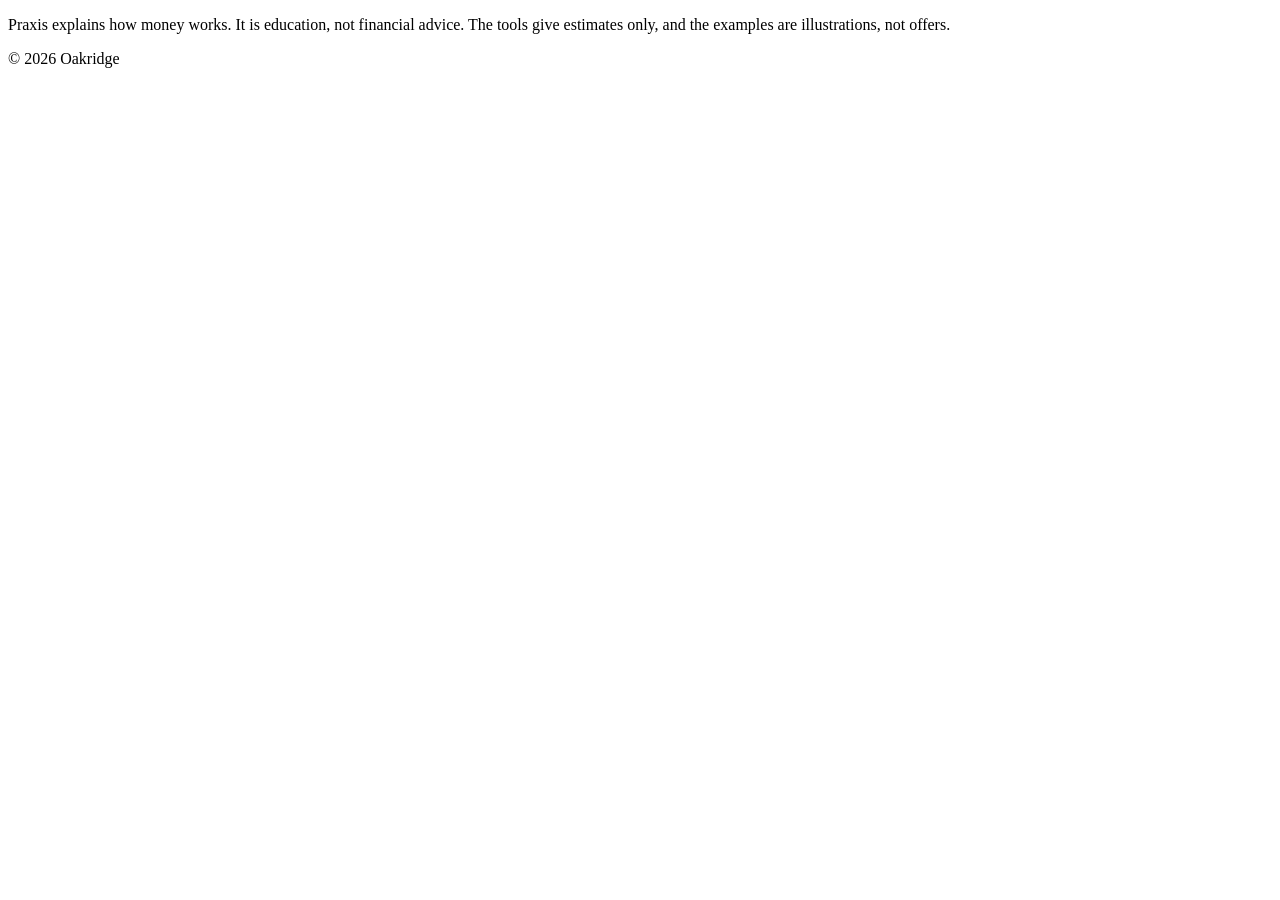
==== commit a4cb7093: "Add files via upload" ====
--- a/index.html
+++ b/index.html
@@ -7,283 +7,13 @@
 <meta name="description" content="Short, visual explanations of how money works, with free tools to run the numbers yourself.">
 <link rel="preconnect" href="https://fonts.googleapis.com">
 <link href="https://fonts.googleapis.com/css2?family=Geist:wght@400;500;600&display=swap" rel="stylesheet">
-<style>
-/* Praxis by Oakridge.
-   Palette: Artstyle & Visual Production Standard, section 3.
-   Black is the stage in every viewer theme, so the tokens do not change
-   between light and dark. Gold = money and value. Blue = information and
-   systems. White = neutral text and structure. */
-:root,
-:root[data-theme="dark"],
-:root[data-theme="light"] {
-  --black: #000000;
-  --surface: #12161D;
-  --hairline: #232A36;
-  --white: #F5F7FA;
-  --muted: #9AA3B2;
-  --gold: #D4AF37;
-  --blue: #3B82F6;
-  --page: 1160px;
-  --gutter: 20px;
-  color-scheme: dark;
-}
-@media (prefers-color-scheme: dark) {
-  :root:not([data-theme="light"]) { --black: #000000; --white: #F5F7FA; }
-}
-:root {
-  box-sizing: border-box;
-  padding-top: env(safe-area-inset-top, 0px);
-  padding-bottom: env(safe-area-inset-bottom, 0px);
-}
-*, *::before, *::after { box-sizing: inherit; }
-html { min-height: 100%; scroll-padding-top: calc(env(safe-area-inset-top, 0px) + 72px); }
-body {
-  margin: 0;
-  min-height: 100%;
-  display: flex;
-  flex-direction: column;
-  background: var(--black);
-  color: var(--white);
-  font-family: 'Geist', ui-sans-serif, system-ui, -apple-system, 'Segoe UI', sans-serif;
-  font-size: 16px;
-  line-height: 1.5;
-  font-variant-numeric: tabular-nums;
-  -webkit-font-smoothing: antialiased;
-  -webkit-text-size-adjust: 100%;
-}
-h1, h2, h3, p, dl, dd, figure, ul { margin: 0; padding: 0; }
-ul { list-style: none; }
-a { color: inherit; }
-button { font: inherit; color: inherit; }
-:focus-visible { outline: 2px solid var(--blue); outline-offset: 3px; border-radius: 4px; }
-[hidden] { display: none !important; }
-.muted { color: var(--muted); }
-.wrap { width: 100%; max-width: var(--page); margin: 0 auto; padding: 0 var(--gutter); }
-
-/* ---------- Site bar ---------- */
-.bar {
-  position: sticky;
-  top: env(safe-area-inset-top, 0px);
-  z-index: 20;
-  background: var(--black);
-  border-bottom: 1px solid var(--hairline);
-}
-.bar-inner { display: flex; align-items: center; gap: 16px; height: 56px; }
-.brand { display: inline-flex; align-items: center; gap: 10px; text-decoration: none; flex: none; }
-.brand svg { width: 28px; height: 28px; flex: none; }
-.brand b { font-size: 17px; font-weight: 600; letter-spacing: -0.01em; }
-.brand span { display: none; font-size: 14px; color: var(--muted); }
-.site-nav {
-  margin-left: auto;
-  display: flex; gap: 2px;
-  overflow-x: auto; scrollbar-width: none;
-  margin-right: calc(var(--gutter) * -1); padding-right: var(--gutter);
-}
-.site-nav::-webkit-scrollbar { display: none; }
-.site-nav a {
-  flex: none;
-  display: inline-flex; align-items: center; gap: 8px;
-  height: 44px; padding: 0 9px;
-  font-size: 14px; font-weight: 500; color: var(--muted);
-  text-decoration: none; white-space: nowrap;
-}
-.site-nav a:hover { color: var(--white); }
-.site-nav a[aria-current="page"] { color: var(--white); box-shadow: inset 0 -2px 0 var(--gold); }
-.tag {
-  display: inline-block; padding: 1px 7px;
-  border: 1px solid var(--hairline); border-radius: 999px;
-  font-size: 12px; line-height: 18px; font-weight: 500; color: var(--muted);
-}
-.site-nav .tag { display: none; }
-
-/* ---------- Page frame ---------- */
-#view { flex: 1 0 auto; }
-#view:focus { outline: none; }
-.section { padding: 56px 0; border-top: 1px solid var(--hairline); }
-.section-head { display: flex; align-items: baseline; justify-content: space-between; gap: 16px; margin-bottom: 24px; }
-h2 { font-size: 26px; line-height: 1.2; font-weight: 600; letter-spacing: -0.02em; }
-.lede { font-size: 18px; line-height: 1.5; color: var(--muted); max-width: 46ch; }
-.text-link { font-weight: 500; white-space: nowrap; text-underline-offset: 4px; text-decoration-color: var(--hairline); }
-.text-link:hover { text-decoration-color: var(--white); }
-
-.btn {
-  display: inline-flex; align-items: center; justify-content: center;
-  height: 48px; padding: 0 22px;
-  border: 1px solid var(--hairline); border-radius: 24px;
-  background: transparent; color: var(--white);
-  font-size: 16px; font-weight: 500; text-decoration: none; cursor: pointer;
-}
-.btn:hover { border-color: var(--muted); }
-.btn.primary { background: var(--white); border-color: var(--white); color: var(--black); font-weight: 600; }
-.btn.primary:hover { background: #DDE2EA; border-color: #DDE2EA; }
-.actions { display: flex; flex-wrap: wrap; gap: 10px; }
-
-/* ---------- Blocks: the Praxis unit of money ---------- */
-.blk {
-  display: block; aspect-ratio: 1 / 1; border-radius: 22%;
-  box-shadow: inset 0 2px 0 rgba(255,255,255,.35), inset 0 -2px 0 rgba(0,0,0,.25);
-}
-.blk.b { background: var(--blue); }
-.blk.g { background: var(--gold); }
-.blk.w { background: var(--white); box-shadow: inset 0 -2px 0 rgba(0,0,0,.2); }
-.blk.o { background: transparent; box-shadow: inset 0 0 0 1px var(--hairline); }
-.dot { display: inline-block; width: 10px; height: 10px; border-radius: 2px; flex: none; }
-.dot.b { background: var(--blue); }
-.dot.g { background: var(--gold); }
-
-/* ---------- Home: hero ---------- */
-.hero { padding: 40px 0 56px; display: grid; gap: 44px; }
-.hero h1 {
-  font-size: clamp(52px, 15vw, 112px);
-  line-height: 0.94; font-weight: 600; letter-spacing: -0.045em;
-}
-.hero .lede { margin-top: 24px; }
-.hero .actions { margin-top: 28px; }
-.stage { display: block; max-width: 300px; text-decoration: none; }
-.stage .q { font-size: 20px; line-height: 1.25; font-weight: 600; letter-spacing: -0.01em; }
-.stack { margin-top: 18px; display: grid; gap: 3px; }
-.stack .interest { display: flex; flex-wrap: wrap-reverse; gap: 3px; }
-.stack .interest .blk { width: calc((100% - 27px) / 10); }
-.stack .borrowed { display: grid; grid-template-columns: repeat(10, minmax(0, 1fr)); gap: 3px; }
-.stage .legend { margin-top: 16px; display: grid; gap: 6px; font-size: 14px; line-height: 20px; }
-.stage .legend div { display: flex; align-items: center; gap: 10px; }
-.stage .legend b { margin-left: auto; font-weight: 600; }
-.stage .cap { margin-top: 14px; font-size: 14px; line-height: 20px; color: var(--muted); }
-.stage:hover .q { text-decoration: underline; text-underline-offset: 4px; }
-/* The one orchestrated moment: interest stacks up on top of what was borrowed. */
-@keyframes stack-in { from { opacity: 0; transform: translateY(-8px) scale(.6); } to { opacity: 1; transform: none; } }
-.stack .interest .blk { animation: stack-in .3s cubic-bezier(.2,.8,.3,1) both; animation-delay: calc(450ms + var(--i, 0) * 36ms); }
-@media (prefers-reduced-motion: reduce) { .stack .interest .blk { animation: none; } }
-
-/* ---------- Video cards and posters ---------- */
-.shelf { display: grid; grid-template-columns: repeat(2, minmax(0, 1fr)); gap: 28px 14px; }
-.card { display: grid; grid-template-columns: minmax(0, 1fr); gap: 12px; align-content: start; text-decoration: none; }
-.card h3 { font-size: 16px; line-height: 1.3; font-weight: 600; letter-spacing: -0.005em; }
-a.card:hover h3 { text-decoration: underline; text-underline-offset: 3px; }
-.card .meta { display: flex; justify-content: space-between; gap: 10px; margin-top: 4px; font-size: 13px; line-height: 18px; color: var(--muted); }
-.card.wide { grid-column: 1 / -1; }
-.poster {
-  container-type: inline-size;
-  position: relative; overflow: hidden;
-  aspect-ratio: 9 / 16;
-  border: 1px solid var(--hairline); border-radius: 14px;
-  background: var(--black);
-}
-.poster-in { position: absolute; inset: 0; display: flex; flex-direction: column; justify-content: space-between; padding: 9cqw; }
-.poster.wide { aspect-ratio: 16 / 9; }
-.poster.wide .poster-in { padding: 5cqw; }
-.poster .fig { font-size: 30cqw; line-height: .9; font-weight: 600; letter-spacing: -0.05em; }
-.poster.wide .fig { font-size: 13cqw; }
-.poster .line { margin-top: 5cqw; font-size: 8cqw; line-height: 1.2; font-weight: 500; color: var(--muted); max-width: 12ch; }
-.poster.wide .line { margin-top: 2cqw; font-size: 4cqw; max-width: 24ch; }
-.poster .blockset { display: grid; gap: 4cqw; }
-.poster.wide .blockset { width: 46%; gap: 2cqw; }
-.poster .blocks { display: grid; grid-template-columns: repeat(var(--cols, 10), minmax(0, 1fr)); gap: 1.4cqw; }
-.poster.wide .blocks { gap: .7cqw; }
-.poster .blocks .blk { box-shadow: inset 0 1px 0 rgba(255,255,255,.35), inset 0 -1px 0 rgba(0,0,0,.25); }
-.poster .blocks .blk.o { box-shadow: inset 0 0 0 1px var(--hairline); }
-.poster.pending .fig { color: var(--muted); }
-
-/* ---------- Home: tools and interactive ---------- */
-.split { display: grid; gap: 40px; }
-.calc-list { border-top: 1px solid var(--hairline); }
-.calc-list li { display: grid; gap: 2px; padding: 14px 0; border-bottom: 1px solid var(--hairline); }
-.calc-list b { font-weight: 600; }
-.calc-list span { font-size: 15px; color: var(--muted); }
-.split .lede { margin-top: 12px; }
-.split .actions { margin-top: 24px; }
-
-/* ---------- Library ---------- */
-.page-head { padding: 40px 0 32px; }
-.page-head h1 { font-size: clamp(40px, 10vw, 64px); line-height: 1; font-weight: 600; letter-spacing: -0.035em; }
-.page-head .lede { margin-top: 14px; }
-.filters { display: flex; flex-wrap: wrap; gap: 6px; margin-top: 24px; }
-.filters button {
-  height: 44px; padding: 0 16px;
-  border: 1px solid var(--hairline); border-radius: 22px;
-  background: transparent; color: var(--muted);
-  font-size: 15px; font-weight: 500; cursor: pointer;
-}
-.filters button[aria-pressed="true"] { background: var(--white); border-color: var(--white); color: var(--black); font-weight: 600; }
-.group { padding: 0 0 56px; }
-.group h2 { margin-bottom: 20px; font-size: 20px; }
-.empty { padding: 28px 0; color: var(--muted); }
-
-/* ---------- Video page ---------- */
-.back { display: inline-flex; align-items: center; gap: 6px; height: 44px; margin-top: 16px; font-size: 15px; font-weight: 500; color: var(--muted); text-decoration: none; }
-.back:hover { color: var(--white); }
-.video { display: grid; gap: 32px; padding: 8px 0 64px; }
-.video .poster { max-width: 170px; }
-.video h1 { font-size: clamp(32px, 7vw, 52px); line-height: 1.04; font-weight: 600; letter-spacing: -0.03em; max-width: 16ch; }
-.video .when { margin-top: 12px; font-size: 15px; color: var(--muted); }
-.video .summary { margin-top: 24px; font-size: 18px; line-height: 1.55; max-width: 56ch; }
-.video .takeaway { margin-top: 20px; padding-left: 16px; border-left: 2px solid var(--gold); font-size: 18px; line-height: 1.45; font-weight: 500; max-width: 44ch; }
-.video .actions { margin-top: 28px; }
-.numbers { margin-top: 36px; max-width: 520px; border-top: 1px solid var(--hairline); }
-.numbers div { display: flex; justify-content: space-between; align-items: baseline; gap: 16px; padding: 12px 0; border-bottom: 1px solid var(--hairline); }
-.numbers dt { color: var(--muted); font-size: 15px; }
-.numbers dd { font-weight: 600; text-align: right; }
-.fine { margin-top: 16px; font-size: 13px; line-height: 19px; color: var(--muted); max-width: 60ch; }
-
-/* ---------- Coming-soon page ---------- */
-.soon { padding: 48px 0 72px; display: grid; gap: 40px; }
-.soon h1 { font-size: clamp(44px, 12vw, 88px); line-height: .96; font-weight: 600; letter-spacing: -0.04em; max-width: 9ch; }
-.soon .lede { margin-top: 20px; }
-.soon .actions { margin-top: 28px; }
-.year { display: grid; grid-template-columns: repeat(6, minmax(0, 1fr)); gap: 6px; max-width: 420px; }
-.year div { display: grid; gap: 6px; font-size: 12px; line-height: 16px; color: var(--muted); text-align: center; }
-
-/* ---------- Embedded pages (calculator, future interactive pieces) ---------- */
-html.embed-mode, html.embed-mode body { height: 100%; }
-html.embed-mode body { overflow: hidden; }
-#embeds { flex: 1 1 auto; min-height: 0; display: flex; }
-.embed { flex: 1 1 auto; min-height: 0; position: relative; display: flex; }
-.embed iframe { flex: 1 1 auto; width: 100%; height: 100%; border: 0; background: var(--black); }
-.embed .fallback {
-  position: absolute; inset: 0; background: var(--black);
-  display: grid; align-content: center; justify-items: start; gap: 16px;
-  padding: 24px var(--gutter);
-}
-.embed .fallback h1 { font-size: 26px; line-height: 1.2; font-weight: 600; letter-spacing: -0.02em; }
-
-/* ---------- Footer ---------- */
-.foot { border-top: 1px solid var(--hairline); padding: 32px 0 40px; font-size: 14px; line-height: 21px; color: var(--muted); }
-.foot-inner { display: grid; gap: 20px; }
-.foot .brand b { font-size: 15px; color: var(--white); }
-.foot .brand span { display: inline; }
-.foot nav { display: flex; flex-wrap: wrap; gap: 4px 20px; }
-.foot nav a { display: inline-flex; align-items: center; min-height: 32px; text-decoration: none; }
-.foot nav a:hover { color: var(--white); }
-.foot p { max-width: 58ch; }
-
-/* ---------- Wider screens ---------- */
-@media (min-width: 560px) {
-  :root { --gutter: 28px; }
-  .brand span { display: inline; }
-  .site-nav a { padding: 0 12px; font-size: 15px; }
-  .site-nav .tag { display: inline-block; }
-  .shelf { grid-template-columns: repeat(3, minmax(0, 1fr)); gap: 32px 18px; }
-}
-@media (min-width: 900px) {
-  :root { --gutter: 40px; }
-  .bar-inner { height: 64px; }
-  .hero { grid-template-columns: minmax(0, 1fr) 340px; align-items: end; gap: 64px; padding: 72px 0 88px; }
-  .section { padding: 72px 0; }
-  .shelf { grid-template-columns: repeat(5, minmax(0, 1fr)); gap: 36px 20px; }
-  .card.wide { grid-column: span 2; }
-  .split { grid-template-columns: minmax(0, 5fr) minmax(0, 6fr); gap: 72px; align-items: start; }
-  .page-head { padding: 64px 0 40px; }
-  .video { grid-template-columns: 260px minmax(0, 1fr); gap: 56px; padding-top: 24px; }
-  .video .poster { max-width: none; }
-  .stage { max-width: 340px; }
-  .soon { grid-template-columns: minmax(0, 1fr) 420px; align-items: end; gap: 64px; padding: 88px 0 104px; }
-  .foot-inner { grid-template-columns: auto 1fr; align-items: start; gap: 16px 56px; }
-  .foot p { grid-column: 1 / -1; }
-}
-</style>
+<link rel="stylesheet" href="assets/site.css">
+<!-- Visitor statistics (Umami). Counts each page of the site, including #/ addresses. -->
+<script defer src="https://cloud.umami.is/script.js" data-website-id="aac1e670-6ba2-419c-b6d1-c25ff688515a"></script>
 </head>
 <body>
-
+<!-- This file is only the frame. Content lives in content.js; each tool or
+     interactive piece is its own file in pieces/. See README.md. -->
 <header class="bar">
   <div class="wrap bar-inner">
     <a class="brand" href="#/" data-brand></a>
@@ -303,2222 +33,7 @@
   </div>
 </footer>
 
-<!-- =====================================================================
-     EMBEDDED PAGES
-     Each block below is a complete, self-contained HTML page (the calculator
-     and the PA001 paced animation). The site shows it full-height under
-     the site bar. Inside a block, "</script" is stored as "<\/script" and
-     "<!--" as "<\!--"; the site undoes that when it loads the page.
-     ===================================================================== -->
-<script type="text/plain" id="embed-calculator">
-<!doctype html>
-<html lang="en">
-<head>
-<meta charset="utf-8">
-<meta name="viewport" content="width=device-width, initial-scale=1, viewport-fit=cover">
-<title>Oakridge Calculator</title>
-<meta name="description" content="Loan, mortgage, savings and debt calculators that show where every payment goes.">
-<link rel="preconnect" href="https://fonts.googleapis.com">
-<link href="https://fonts.googleapis.com/css2?family=Geist:wght@400;500;600&display=swap" rel="stylesheet">
-<style>
-/* Oakridge palette (Artstyle & Visual Production Standard, section 3).
-   Black is the brand stage in every viewer theme, so the tokens are the same
-   under light and dark. Gold = interest. Blue = principal or deposits. */
-:root,
-:root[data-theme="dark"],
-:root[data-theme="light"] {
-  --black: #000000;
-  --surface: #12161D;
-  --hairline: #232A36;
-  --white: #F5F7FA;
-  --muted: #9AA3B2;
-  --gold: #D4AF37;
-  --blue: #3B82F6;
-  color-scheme: dark;
-}
-@media (prefers-color-scheme: dark) {
-  :root:not([data-theme="light"]) { --black: #000000; --white: #F5F7FA; }
-}
-:root {
-  box-sizing: border-box;
-  padding-top: env(safe-area-inset-top, 0px);
-  padding-bottom: env(safe-area-inset-bottom, 0px);
-}
-*, *::before, *::after { box-sizing: inherit; }
-html { height: 100%; scroll-padding-top: env(safe-area-inset-top, 0px); }
-body {
-  margin: 0;
-  min-height: 100%;
-  display: flex;
-  flex-direction: column;
-  background: var(--black);
-  color: var(--white);
-  font-family: 'Geist', ui-sans-serif, system-ui, -apple-system, 'Segoe UI', sans-serif;
-  font-size: 15px;
-  line-height: 1.45;
-  font-variant-numeric: tabular-nums;
-  -webkit-font-smoothing: antialiased;
-  -webkit-text-size-adjust: 100%;
-}
-button, input, select { font: inherit; color: inherit; }
-h1, h2, p { margin: 0; }
-.muted { color: var(--muted); }
-.gold { color: var(--gold); }
-.blue { color: var(--blue); }
-:focus-visible { outline: 2px solid var(--blue); outline-offset: 2px; }
-
-/* ---------- Frame ---------- */
-.app { flex: 1 0 auto; display: grid; grid-template-columns: minmax(0, 1fr); grid-template-rows: auto 1fr; }
-.rail {
-  position: sticky;
-  top: env(safe-area-inset-top, 0px);
-  z-index: 5;
-  background: var(--black);
-  border-bottom: 1px solid var(--hairline);
-}
-.rail-inner { padding: 14px 20px 0; }
-.brand { display: flex; align-items: center; gap: 10px; font-weight: 600; font-size: 16px; }
-.mark { display: flex; gap: 3px; }
-.mark i { width: 12px; height: 12px; border-radius: 3px; box-shadow: inset 0 2px 0 rgba(255,255,255,.35), inset 0 -2px 0 rgba(0,0,0,.25); }
-.mark .g { background: var(--gold); }
-.mark .b { background: var(--blue); }
-.mark .w { background: var(--white); box-shadow: inset 0 -2px 0 rgba(0,0,0,.2); }
-.nav { display: flex; gap: 6px; margin: 12px -20px 0; padding: 0 20px 12px; overflow-x: auto; scrollbar-width: none; }
-.nav::-webkit-scrollbar { display: none; }
-.nav button {
-  flex: none;
-  display: flex; align-items: center; gap: 10px;
-  height: 44px; padding: 0 16px;
-  border: 1px solid var(--hairline); border-radius: 22px;
-  background: transparent; color: var(--muted);
-  font-size: 15px; font-weight: 500; white-space: nowrap; cursor: pointer;
-}
-.nav button svg { display: none; flex: none; }
-.nav button[aria-current="page"] { background: var(--white); border-color: var(--white); color: var(--black); font-weight: 600; }
-.rail .fine { display: none; }
-
-main {
-  width: 100%; max-width: 560px; margin: 0 auto;
-  padding: 26px 20px 40px;
-  display: grid; grid-template-columns: minmax(0, 1fr); gap: 44px;
-  align-content: start;
-}
-.fine { font-size: 12px; line-height: 18px; color: var(--muted); }
-
-/* ---------- Calculator ---------- */
-.calc h1 { font-size: 30px; line-height: 36px; font-weight: 600; letter-spacing: -0.01em; }
-.calc .blurb { margin-top: 6px; color: var(--muted); max-width: 44ch; }
-.fields { display: grid; grid-template-columns: repeat(2, minmax(0, 1fr)); gap: 10px; margin-top: 22px; }
-.field {
-  display: flex; flex-direction: column; gap: 4px;
-  padding: 10px 14px; min-height: 64px;
-  background: var(--surface); border-radius: 12px; cursor: text;
-}
-.field.wide { grid-column: 1 / -1; }
-.field:focus-within { outline: 2px solid var(--blue); outline-offset: 0; }
-.field > span:first-child { font-size: 12px; line-height: 16px; color: var(--muted); }
-.field .row { display: flex; align-items: baseline; gap: 4px; font-size: 18px; line-height: 24px; font-weight: 500; }
-.field .unit { color: var(--muted); flex: none; }
-.field input, .field select {
-  flex: 1 1 auto; min-width: 0; width: 100%;
-  padding: 0; border: 0; border-radius: 0; background: transparent; outline: none;
-  font-size: 18px; line-height: 24px; font-weight: 500;
-}
-@supports (field-sizing: content) {
-  .field input { field-sizing: content; flex: 0 1 auto; width: auto; min-width: 1ch; max-width: 100%; }
-}
-.field select {
-  appearance: none; -webkit-appearance: none; cursor: pointer; padding-right: 22px;
-  background: url("data:image/svg+xml,%3Csvg xmlns='http://www.w3.org/2000/svg' width='16' height='16' viewBox='0 0 24 24' fill='none' stroke='%239AA3B2' stroke-width='2.2' stroke-linecap='round' stroke-linejoin='round'%3E%3Cpath d='M5 9l7 7 7-7'/%3E%3C/svg%3E") no-repeat right center;
-  font-size: 16px;
-}
-.field select option { background: var(--surface); color: var(--white); }
-
-.result { margin-top: 26px; display: grid; gap: 24px; }
-.problem { color: var(--muted); max-width: 40ch; }
-.label { font-size: 13px; line-height: 18px; color: var(--muted); }
-.hero { font-size: clamp(38px, 11vw, 52px); line-height: 1.1; font-weight: 600; letter-spacing: -0.02em; margin: 4px 0; overflow-wrap: anywhere; }
-.hero.small { font-size: clamp(30px, 8.5vw, 42px); }
-.sub { font-size: 13px; line-height: 18px; color: var(--muted); }
-
-.blocks { display: grid; grid-template-columns: repeat(var(--cols, 25), minmax(0, 1fr)); gap: 2px; }
-.blk { aspect-ratio: 1 / 1; border-radius: 22%; box-shadow: inset 0 2px 0 rgba(255,255,255,.35), inset 0 -2px 0 rgba(0,0,0,.25); }
-.blk.b { background: var(--blue); }
-.blk.g { background: var(--gold); }
-.blocks.chunky { gap: 3px; }
-.blocks.chunky .blk { box-shadow: inset 0 3px 0 rgba(255,255,255,.35), inset 0 -3px 0 rgba(0,0,0,.25); }
-.legend { display: flex; flex-wrap: wrap; justify-content: space-between; gap: 6px 16px; margin-top: 12px; font-size: 13px; line-height: 18px; }
-.legend span { display: inline-flex; align-items: center; gap: 8px; }
-.dot { display: inline-block; width: 10px; height: 10px; border-radius: 2px; flex: none; }
-.dot.b { background: var(--blue); }
-.dot.g { background: var(--gold); }
-
-.stats { display: grid; grid-template-columns: repeat(2, minmax(0, 1fr)); gap: 16px 12px; }
-.stat b { display: block; font-size: 20px; line-height: 26px; font-weight: 600; overflow-wrap: anywhere; }
-.note { padding: 12px 14px; background: var(--surface); border-radius: 12px; font-size: 14px; line-height: 20px; }
-
-.chart { display: flex; align-items: flex-end; gap: 3px; height: 190px; }
-.chart .col { flex: 1 1 0; min-width: 0; height: 100%; display: flex; flex-direction: column; justify-content: flex-end; gap: 2px; }
-.chart .col i { display: block; min-height: 2px; border-radius: 3px; box-shadow: inset 0 2px 0 rgba(255,255,255,.3); }
-.chart .col .g { background: var(--gold); }
-.chart .col .b { background: var(--blue); }
-.axis { display: flex; justify-content: space-between; margin-top: 8px; font-size: 12px; line-height: 16px; color: var(--muted); }
-
-.versus { display: grid; grid-template-columns: repeat(2, minmax(0, 1fr)); gap: 20px; }
-.versus .side { display: grid; gap: 14px; align-content: start; }
-.versus .rate { font-size: 34px; line-height: 40px; font-weight: 600; letter-spacing: -0.02em; }
-.versus .stack { display: flex; align-items: flex-end; aspect-ratio: 10 / var(--rows, 1); }
-.versus .stack .blocks { width: 100%; }
-
-/* ---------- Breakdown ---------- */
-.breakdown h2 { font-size: 20px; line-height: 26px; font-weight: 600; }
-.bd-head { display: grid; gap: 14px; }
-.seg { display: grid; grid-template-columns: repeat(2, minmax(0, 1fr)); gap: 4px; padding: 4px; background: var(--surface); border-radius: 12px; }
-.seg button { height: 44px; border: 0; border-radius: 9px; background: transparent; color: var(--muted); font-size: 15px; font-weight: 500; cursor: pointer; }
-.seg button[aria-pressed="true"] { background: var(--white); color: var(--black); font-weight: 600; }
-.years { list-style: none; margin: 14px 0 0; padding: 0; }
-.yr { border-top: 1px solid var(--hairline); }
-.yr-btn { display: grid; gap: 6px; width: 100%; padding: 11px 0; border: 0; background: transparent; text-align: left; cursor: pointer; }
-.yr-top { display: flex; justify-content: space-between; align-items: baseline; gap: 12px; }
-.yr-top b { font-size: 15px; line-height: 20px; font-weight: 600; }
-.yr-top .muted { font-size: 13px; line-height: 18px; display: inline-flex; align-items: center; gap: 6px; }
-.yr-top svg { transition: transform .15s ease; }
-.yr-btn[aria-expanded="true"] .yr-top svg { transform: rotate(180deg); }
-.bar { display: flex; gap: 2px; height: 10px; min-width: 6px; }
-.bar i { display: block; border-radius: 3px; min-width: 2px; }
-.bar .g { background: var(--gold); }
-.bar .b { background: var(--blue); }
-.yr-nums { display: flex; justify-content: space-between; gap: 12px; font-size: 13px; line-height: 18px; }
-.yr-rows { margin: 0 0 12px; padding: 6px 12px 4px; background: var(--surface); border-radius: 12px; }
-.scroll { margin-top: 14px; max-height: 70vh; overflow: auto; overscroll-behavior: contain; border-top: 1px solid var(--hairline); }
-table { width: 100%; border-collapse: collapse; font-size: 13px; line-height: 18px; }
-th, td { padding: 7px 0 7px 10px; text-align: right; white-space: nowrap; }
-th:first-child, td:first-child { padding-left: 0; text-align: left; }
-th { font-size: 12px; font-weight: 400; color: var(--muted); }
-.scroll th { position: sticky; top: 0; background: var(--black); }
-tbody tr + tr td, .scroll tbody tr td { border-top: 1px solid var(--hairline); }
-
-/* ---------- Number pad (touch screens) ---------- */
-body { padding-bottom: var(--pad, 0px); }
-html { scroll-padding-bottom: calc(var(--pad, 0px) + 16px); }
-.pad {
-  position: fixed; left: 0; right: 0; bottom: 0; z-index: 10;
-  background: var(--black); border-top: 1px solid var(--hairline);
-  padding: 8px 8px calc(8px + env(safe-area-inset-bottom, 0px));
-  -webkit-user-select: none; user-select: none; touch-action: manipulation;
-}
-.pad[hidden] { display: none; }
-.pad-keys { display: grid; grid-template-columns: repeat(4, minmax(0, 1fr)); gap: 6px; max-width: 520px; margin: 0 auto; }
-.pad button {
-  height: 52px; border: 0; border-radius: 12px;
-  background: var(--surface); color: var(--white);
-  box-shadow: inset 0 1px 0 rgba(255,255,255,.07);
-  font-size: 22px; font-weight: 500; cursor: pointer;
-  display: flex; align-items: center; justify-content: center;
-  -webkit-tap-highlight-color: transparent;
-}
-.pad button:active { background: #232A36; }
-.pad button:disabled { color: #4A5262; cursor: default; }
-.pad button:disabled:active { background: var(--surface); }
-.pad .word { font-size: 16px; font-weight: 600; }
-.pad .next { grid-row: span 2; height: auto; background: var(--white); color: var(--black); box-shadow: none; }
-.pad .next:active { background: #C9CED6; }
-
-/* One purposeful motion: when a calculator opens, the interest blocks stack
-   up after the amount borrowed is already on screen. */
-@keyframes stack { from { opacity: 0; transform: translateY(-6px) scale(.6); } to { opacity: 1; transform: none; } }
-.intro .blk.g { animation: stack .28s cubic-bezier(.2,.8,.3,1) both; animation-delay: calc(120ms + min(var(--i, 0), 40) * 16ms); }
-@media (prefers-reduced-motion: reduce) {
-  .intro .blk.g { animation: none; }
-  .yr-top svg { transition: none; }
-}
-
-/* ---------- Tablet: calculator and breakdown side by side ---------- */
-@media (min-width: 860px) {
-  .rail-inner { display: flex; align-items: center; gap: 28px; padding: 12px 32px; }
-  .nav { margin: 0; padding: 0; overflow: visible; flex-wrap: wrap; }
-  main { max-width: 1120px; padding: 40px 32px 56px; grid-template-columns: minmax(0, 420px) minmax(0, 1fr); gap: 32px 56px; }
-  main.solo { grid-template-columns: minmax(0, 640px); }
-  main > .fine { grid-column: 1 / -1; }
-  .calc h1 { font-size: 36px; line-height: 42px; }
-  .hero { font-size: 54px; }
-  .hero.small { font-size: 42px; }
-  .breakdown { padding-top: 6px; }
-}
-
-/* ---------- Desktop: calculators move into a side rail ---------- */
-@media (min-width: 1200px) {
-  .app { grid-template-columns: 248px minmax(0, 1fr); grid-template-rows: 1fr; }
-  .rail { position: static; border-bottom: 0; border-right: 1px solid var(--hairline); }
-  .rail-inner { position: sticky; top: 0; display: flex; flex-direction: column; align-items: stretch; gap: 28px; padding: 32px 16px 24px; }
-  .brand { padding: 0 12px; font-size: 17px; }
-  .nav { flex-direction: column; flex-wrap: nowrap; gap: 2px; }
-  .nav button { width: 100%; height: 48px; padding: 0 12px; border: 0; border-radius: 12px; }
-  .nav button svg { display: block; }
-  .nav button:hover { color: var(--white); }
-  .nav button[aria-current="page"] { background: var(--surface); color: var(--white); }
-  .rail .fine { display: block; padding: 0 12px; }
-  main > .fine { display: none; }
-  main { margin: 0; max-width: 1240px; padding: 48px 56px 64px; grid-template-columns: minmax(0, 440px) minmax(0, 1fr); gap: 32px 72px; }
-}
-</style>
-</head>
-<body>
-<div class="app">
-  <header class="rail">
-    <div class="rail-inner">
-      <div class="brand"><span class="mark" aria-hidden="true"><i class="g"></i><i class="b"></i><i class="w"></i></span>Oakridge</div>
-      <nav class="nav" id="nav" aria-label="Calculators"></nav>
-      <p class="fine">Estimates only. Not financial advice.</p>
-    </div>
-  </header>
-  <main id="main">
-    <section class="calc" aria-labelledby="calc-title">
-      <h1 id="calc-title"></h1>
-      <p class="blurb" id="calc-blurb"></p>
-      <div class="fields" id="fields"></div>
-      <div class="result" id="result" aria-live="polite"></div>
-    </section>
-    <section class="breakdown" id="breakdown" aria-labelledby="bd-title"></section>
-    <p class="fine">Estimates only. Not financial advice.</p>
-  </main>
-</div>
-
-<div class="pad" id="pad" role="group" aria-label="Number pad" hidden>
-  <div class="pad-keys">
-    <button type="button" data-key="1">1</button>
-    <button type="button" data-key="2">2</button>
-    <button type="button" data-key="3">3</button>
-    <button type="button" data-key="del" aria-label="Delete"><svg width="26" height="26" viewBox="0 0 24 24" fill="none" stroke="currentColor" stroke-width="1.7" stroke-linecap="round" stroke-linejoin="round" aria-hidden="true"><path d="M9 5h10a2 2 0 0 1 2 2v10a2 2 0 0 1-2 2H9l-6-7z"/><path d="M12 9.5l5 5M17 9.5l-5 5"/></svg></button>
-    <button type="button" data-key="4">4</button>
-    <button type="button" data-key="5">5</button>
-    <button type="button" data-key="6">6</button>
-    <button type="button" data-key="next" class="word next" id="pad-next">Next</button>
-    <button type="button" data-key="7">7</button>
-    <button type="button" data-key="8">8</button>
-    <button type="button" data-key="9">9</button>
-    <button type="button" data-key="." aria-label="Decimal point">.</button>
-    <button type="button" data-key="0">0</button>
-    <button type="button" data-key="000" aria-label="Three zeros">000</button>
-    <button type="button" data-key="done" aria-label="Hide number pad"><svg width="26" height="26" viewBox="0 0 24 24" fill="none" stroke="currentColor" stroke-width="1.7" stroke-linecap="round" stroke-linejoin="round" aria-hidden="true"><rect x="3" y="4" width="18" height="11" rx="2"/><path d="M7 8h.01M11 8h.01M15 8h.01M8 11.5h8M9 19l3 2.5 3-2.5"/></svg></button>
-  </div>
-</div>
-
-<script>
-/* Oakridge calculation engine (JavaScript port of the Dart engine).
-   Money is whole cents in a Number. Rates are exact fractions (BigInt).
-   Interest is rounded half up to the cent every period. */
-const CalcEngine = (() => {
-  'use strict';
-
-  const Compounding = { annually: 1, semiAnnually: 2, quarterly: 4, monthly: 12, daily: 365 };
-
-  const Frequency = {
-    monthly: { perYear: 12, label: 'Monthly', noun: 'month' },
-    semiMonthly: { perYear: 24, label: 'Twice a month', noun: 'payment' },
-    biWeekly: { perYear: 26, label: 'Every 2 weeks', noun: 'payment' },
-    acceleratedBiWeekly: { perYear: 26, monthlyDivisor: 2, label: 'Every 2 weeks, accelerated', noun: 'payment' },
-    weekly: { perYear: 52, label: 'Weekly', noun: 'payment' },
-    acceleratedWeekly: { perYear: 52, monthlyDivisor: 4, label: 'Weekly, accelerated', noun: 'payment' },
-  };
-
-  class PaymentTooSmallError extends Error {
-    constructor(paymentCents, interestCents) {
-      super('Payment does not cover the interest');
-      this.name = 'PaymentTooSmallError';
-      this.paymentCents = paymentCents;
-      this.interestCents = interestCents;
-      this.minimumPaymentCents = interestCents + 1;
-    }
-  }
-
-  function fail(message) { throw new RangeError(message); }
-
-  /** "100000", "1,234.5", "$2,441.29" -> cents. Throws on anything else. */
-  function parseCents(text) {
-    const cleaned = String(text).trim().replace(/[,$\s]/g, '');
-    if (!/^\d+(\.\d{1,2})?$/.test(cleaned)) throw new SyntaxError('Not a valid amount');
-    const [dollars, cents = ''] = cleaned.split('.');
-    return Number(dollars) * 100 + Number(cents.padEnd(2, '0') || 0);
-  }
-
-  function roundHalfUp(numerator, denominator) {
-    return Number((numerator * 2n + denominator) / (denominator * 2n));
-  }
-
-  /** A nominal annual rate held as an exact fraction: "8" is exactly 8/100. */
-  function annualRate(percentText) {
-    const cleaned = String(percentText).trim().replace('%', '').trim();
-    if (!/^\d+(\.\d+)?$/.test(cleaned)) throw new SyntaxError('Not a valid rate');
-    const [whole, decimals = ''] = cleaned.split('.');
-    const numerator = BigInt(whole + decimals);
-    const denominator = 100n * 10n ** BigInt(decimals.length);
-    return { numerator, denominator, fraction: Number(numerator) / Number(denominator) };
-  }
-
-  /** The rate for one payment period. Exact when compounding matches the
-      payment frequency; otherwise the equivalent rate in floating point. */
-  function periodicRate(rate, periodsPerYear, compoundsPerYear) {
-    if (periodsPerYear === compoundsPerYear || rate.numerator === 0n) {
-      const numerator = rate.numerator;
-      const denominator = rate.denominator * BigInt(periodsPerYear);
-      return {
-        value: Number(numerator) / Number(denominator),
-        interestOn: (balanceCents) => roundHalfUp(BigInt(balanceCents) * numerator, denominator),
-      };
-    }
-    const value = Math.pow(1 + rate.fraction / compoundsPerYear, compoundsPerYear / periodsPerYear) - 1;
-    return { value, interestOn: (balanceCents) => Math.round(balanceCents * value) };
-  }
-
-  function levelPaymentCents(principalCents, rate, periods) {
-    if (rate.value === 0) return roundHalfUp(BigInt(principalCents), BigInt(periods));
-    return Math.round(principalCents * rate.value / (1 - Math.pow(1 + rate.value, -periods)));
-  }
-
-  function makeSchedule(rows, periodsPerYear) {
-    const last = rows[rows.length - 1];
-    return {
-      rows,
-      periodsPerYear,
-      periods: rows.length,
-      totalInterestCents: last ? last.cumulativeInterestCents : 0,
-      totalPaidCents: rows.reduce((sum, r) => sum + r.paymentCents, 0),
-      closingCents: last ? last.closingCents : 0,
-      byYear() {
-        const years = [];
-        for (let start = 0; start < rows.length; start += periodsPerYear) {
-          const slice = rows.slice(start, start + periodsPerYear);
-          const end = slice[slice.length - 1];
-          years.push({
-            period: years.length + 1,
-            openingCents: slice[0].openingCents,
-            interestCents: slice.reduce((s, r) => s + r.interestCents, 0),
-            paymentCents: slice.reduce((s, r) => s + r.paymentCents, 0),
-            principalCents: slice.reduce((s, r) => s + r.principalCents, 0),
-            closingCents: end.closingCents,
-            cumulativeInterestCents: end.cumulativeInterestCents,
-            firstRow: start,
-            rowCount: slice.length,
-          });
-        }
-        return years;
-      },
-    };
-  }
-
-  /** Period-by-period breakdown of a debt. The last scheduled payment (or the
-      last payment needed) clears whatever is still owing. */
-  function amortize({ principalCents, rate, paymentCents, periodsPerYear, interestOnlyPeriods = 0, scheduledPeriods = null, maxPeriods = 12000 }) {
-    if (!(principalCents > 0)) fail('principal must be > 0');
-    if (!(paymentCents > 0)) fail('payment must be > 0');
-    const lastScheduled = scheduledPeriods == null ? null : interestOnlyPeriods + scheduledPeriods;
-    const rows = [];
-    let balance = principalCents;
-    let cumulative = 0;
-    while (balance > 0) {
-      const period = rows.length + 1;
-      if (period > maxPeriods) fail('debt not repaid within ' + maxPeriods + ' periods');
-      const interest = rate.interestOn(balance);
-      const owing = balance + interest;
-      let payment;
-      if (period <= interestOnlyPeriods) payment = interest;
-      else if (period === lastScheduled || paymentCents >= owing) payment = owing;
-      else if (paymentCents <= interest) throw new PaymentTooSmallError(paymentCents, interest);
-      else payment = paymentCents;
-      cumulative += interest;
-      rows.push({
-        period,
-        openingCents: balance,
-        interestCents: interest,
-        paymentCents: payment,
-        principalCents: payment - interest,
-        closingCents: owing - payment,
-        cumulativeInterestCents: cumulative,
-      });
-      balance = owing - payment;
-    }
-    return makeSchedule(rows, periodsPerYear);
-  }
-
-  function calculateLoan({ principalCents, rate, termPeriods, paymentsPerYear = 12, compoundsPerYear = 12, interestOnlyPeriods = 0, extraPaymentCents = 0 }) {
-    if (!(termPeriods > 0)) fail('term must be > 0');
-    if (interestOnlyPeriods < 0 || interestOnlyPeriods >= termPeriods) fail('interest-only period must be shorter than the term');
-    if (!(principalCents > 0)) fail('principal must be > 0');
-    const periodic = periodicRate(rate, paymentsPerYear, compoundsPerYear);
-    const amortizing = termPeriods - interestOnlyPeriods;
-    const paymentCents = levelPaymentCents(principalCents, periodic, amortizing);
-    const schedule = amortize({
-      principalCents, rate: periodic, paymentCents: paymentCents + extraPaymentCents,
-      periodsPerYear: paymentsPerYear, interestOnlyPeriods, scheduledPeriods: amortizing,
-    });
-    return {
-      principalCents,
-      paymentCents,
-      interestOnlyPaymentCents: interestOnlyPeriods > 0 ? periodic.interestOn(principalCents) : null,
-      schedule,
-      totalInterestCents: schedule.totalInterestCents,
-      totalPaidCents: schedule.totalPaidCents,
-      interestShare: schedule.totalInterestCents / principalCents,
-    };
-  }
-
-  function calculateMortgage({ priceCents, downPaymentCents, rate, amortizationYears, compoundsPerYear, termYears = null, frequency = 'monthly' }) {
-    if (downPaymentCents < 0 || downPaymentCents >= priceCents) fail('down payment must be less than the price');
-    if (!(amortizationYears > 0)) fail('amortization must be > 0');
-    if (termYears != null && (termYears <= 0 || termYears > amortizationYears)) fail('term must be no longer than the amortization');
-    const freq = Frequency[frequency] || fail('unknown frequency');
-    const principalCents = priceCents - downPaymentCents;
-    const periodic = periodicRate(rate, freq.perYear, compoundsPerYear);
-    const scheduledPeriods = amortizationYears * freq.perYear;
-    let paymentCents;
-    if (freq.monthlyDivisor) {
-      const monthly = levelPaymentCents(principalCents, periodicRate(rate, 12, compoundsPerYear), amortizationYears * 12);
-      paymentCents = roundHalfUp(BigInt(monthly), BigInt(freq.monthlyDivisor));
-    } else {
-      paymentCents = levelPaymentCents(principalCents, periodic, scheduledPeriods);
-    }
-    const schedule = amortize({ principalCents, rate: periodic, paymentCents, periodsPerYear: freq.perYear, scheduledPeriods });
-    const termPeriods = termYears == null ? null : termYears * freq.perYear;
-    const termEnd = termPeriods == null ? null : schedule.rows[Math.min(termPeriods, schedule.periods) - 1];
-    return {
-      principalCents,
-      paymentCents,
-      schedule,
-      termPeriods,
-      payoffPeriods: schedule.periods,
-      totalInterestCents: schedule.totalInterestCents,
-      totalPaidCents: schedule.totalPaidCents,
-      interestShare: schedule.totalInterestCents / principalCents,
-      balanceAtTermEndCents: termEnd ? termEnd.closingCents : null,
-      interestOverTermCents: termEnd ? termEnd.cumulativeInterestCents : null,
-      principalOverTermCents: termEnd ? principalCents - termEnd.closingCents : null,
-    };
-  }
-
-  function calculateSavings({ initialCents, contributionCents, rate, years, contributionsPerYear = 12, compoundsPerYear = 12, contributeAtStart = false }) {
-    if (initialCents < 0 || contributionCents < 0) fail('amounts must be >= 0');
-    if (!(years > 0)) fail('years must be > 0');
-    const periodic = periodicRate(rate, contributionsPerYear, compoundsPerYear);
-    const rows = [];
-    let balance = initialCents;
-    let cumulative = 0;
-    const periods = years * contributionsPerYear;
-    for (let period = 1; period <= periods; period++) {
-      const interest = periodic.interestOn(contributeAtStart ? balance + contributionCents : balance);
-      const closing = balance + contributionCents + interest;
-      cumulative += interest;
-      rows.push({
-        period, openingCents: balance, interestCents: interest, paymentCents: contributionCents,
-        principalCents: contributionCents, closingCents: closing, cumulativeInterestCents: cumulative,
-      });
-      balance = closing;
-    }
-    const schedule = makeSchedule(rows, contributionsPerYear);
-    return {
-      initialCents,
-      schedule,
-      finalBalanceCents: balance,
-      totalContributedCents: initialCents + schedule.totalPaidCents,
-      totalInterestCents: schedule.totalInterestCents,
-    };
-  }
-
-  function calculateDebtPayoff({ balanceCents, rate, paymentCents, paymentsPerYear = 12, compoundsPerYear = 12, extraPaymentCents = 0 }) {
-    const schedule = amortize({
-      principalCents: balanceCents,
-      rate: periodicRate(rate, paymentsPerYear, compoundsPerYear),
-      paymentCents: paymentCents + extraPaymentCents,
-      periodsPerYear: paymentsPerYear,
-    });
-    return {
-      principalCents: balanceCents,
-      schedule,
-      periods: schedule.periods,
-      totalInterestCents: schedule.totalInterestCents,
-      totalPaidCents: schedule.totalPaidCents,
-      interestShare: schedule.totalInterestCents / balanceCents,
-    };
-  }
-
-  return {
-    Compounding, Frequency, PaymentTooSmallError,
-    parseCents, annualRate, periodicRate, levelPaymentCents, amortize,
-    calculateLoan, calculateMortgage, calculateSavings, calculateDebtPayoff,
-  };
-})();
-
-<\/script>
-<script>
-(() => {
-  'use strict';
-  const E = CalcEngine;
-  const $ = (id) => document.getElementById(id);
-
-  // ---------- Formatting ----------
-  const group = (n) => String(n).replace(/\B(?=(\d{3})+(?!\d))/g, ',');
-  const money = (cents) => (cents < 0 ? '-' : '') + '$' + group(Math.floor(Math.abs(cents) / 100)) + '.' + String(Math.abs(cents) % 100).padStart(2, '0');
-  const dollars = (cents) => '$' + group(Math.round(cents / 100));
-  const plural = (n, word) => n + ' ' + word + (n === 1 ? '' : 's');
-  const esc = (s) => String(s).replace(/[&<>"]/g, (c) => ({ '&': '&amp;', '<': '&lt;', '>': '&gt;', '"': '&quot;' }[c]));
-
-  function duration(periods, perYear) {
-    if (perYear === 12) {
-      const years = Math.floor(periods / 12);
-      const months = periods % 12;
-      return [years ? plural(years, 'year') : '', months ? plural(months, 'month') : ''].filter(Boolean).join(' ') || '0 months';
-    }
-    const years = Math.round((periods / perYear) * 10) / 10;
-    return years + (years === 1 ? ' year' : ' years');
-  }
-
-  function moreText(share, interestCents) {
-    if (interestCents === 0) return 'Nothing extra';
-    if (share < 0.01) return 'Under 1% more';
-    return Math.round(share * 100) + '% more';
-  }
-
-  // ---------- Reading inputs ----------
-  class Problem extends Error {}
-
-  function readMoney(text, name, { optional = false } = {}) {
-    const t = text.trim();
-    if (!t) {
-      if (optional) return 0;
-      throw new Problem('Enter the ' + name + '.');
-    }
-    let cents;
-    try { cents = E.parseCents(t); } catch (e) { throw new Problem('The ' + name + ' should be a number, like 25000 or 2,500.50.'); }
-    if (cents > 100000000000) throw new Problem('The ' + name + ' can be up to $1,000,000,000.');
-    return cents;
-  }
-
-  function readInt(text, name, { min, max, optional = false, unit }) {
-    const t = text.trim();
-    if (!t) {
-      if (optional) return null;
-      throw new Problem('Enter the ' + name + '.');
-    }
-    if (!/^\d+$/.test(t)) throw new Problem('The ' + name + ' should be a whole number of ' + unit + '.');
-    const n = Number(t);
-    if (n < min || n > max) throw new Problem('The ' + name + ' can be from ' + min + ' to ' + max + ' ' + unit + '.');
-    return n;
-  }
-
-  function readRate(text, name = 'interest rate') {
-    const t = text.trim();
-    if (!t) throw new Problem('Enter the ' + name + '.');
-    let rate;
-    try { rate = E.annualRate(t); } catch (e) { throw new Problem('The ' + name + ' should be a number, like 8 or 5.49.'); }
-    if (rate.fraction > 1) throw new Problem('The ' + name + ' can be up to 100%.');
-    return rate;
-  }
-
-  // ---------- Shared result pieces ----------
-  function blocksHtml(groups, { cols = 25, chunky = false, label }) {
-    let cells = '';
-    for (const [count, kind] of groups) {
-      for (let i = 0; i < count; i++) cells += '<i class="blk ' + kind + '" style="--i:' + i + '"></i>';
-    }
-    return '<div class="blocks' + (chunky ? ' chunky' : '') + '" style="--cols:' + cols + '" role="img" aria-label="' + esc(label) + '">' + cells + '</div>';
-  }
-
-  // One gold block per 1% of the amount borrowed, capped so very long loans
-  // do not fill the screen.
-  const interestBlocks = (share, interestCents) => (interestCents === 0 ? 0 : Math.min(400, Math.max(1, Math.round(share * 100))));
-
-  function debtPicture(r, baseLabel, baseWord) {
-    const more = moreText(r.interestShare, r.totalInterestCents);
-    return '<div>' +
-      blocksHtml([[100, 'b'], [interestBlocks(r.interestShare, r.totalInterestCents), 'g']], { label: 'Blocks: 100 blue for the amount ' + baseWord + ', gold for the interest. ' + more + '.' }) +
-      '<div class="legend"><span><i class="dot b"></i>' + baseLabel + ' ' + dollars(r.principalCents) + '</span>' +
-      '<span><i class="dot g"></i>Interest ' + money(r.totalInterestCents) + '</span></div></div>';
-  }
-
-  const heroHtml = (label, value, sub, cls = '') =>
-    '<div><div class="label">' + label + '</div><div class="hero ' + cls + '">' + value + '</div>' + (sub ? '<div class="sub">' + sub + '</div>' : '') + '</div>';
-
-  const statHtml = (label, value, cls = '') => '<div class="stat"><span class="label">' + label + '</span><b class="' + cls + '">' + value + '</b></div>';
-
-  // ---------- The calculators ----------
-  const CALCS = {
-    loan: {
-      title: 'Loan',
-      blurb: 'What a fixed-rate loan costs you, payment by payment.',
-      icon: '<rect x="5" y="3" width="14" height="18" rx="2"/><path d="M9.5 15l5-6"/><circle cx="9.5" cy="9.5" r=".9"/><circle cx="14.5" cy="14.5" r=".9"/>',
-      fields: [
-        { id: 'amount', label: 'Amount', kind: 'money', value: '100,000' },
-        { id: 'rate', label: 'Interest rate', kind: 'number', unit: '%', value: '8' },
-        { id: 'years', label: 'Term', kind: 'int', unit: 'years', value: '5' },
-        { id: 'io', label: 'Interest-only first', kind: 'int', unit: 'months', value: '12' },
-      ],
-      compute(v) {
-        const principalCents = readMoney(v.amount, 'amount');
-        if (principalCents === 0) throw new Problem('Enter the amount you want to borrow.');
-        const rate = readRate(v.rate);
-        const years = readInt(v.years, 'term', { min: 1, max: 50, unit: 'years' });
-        const io = readInt(v.io, 'interest-only period', { min: 0, max: 600, optional: true, unit: 'months' }) || 0;
-        if (io >= years * 12) throw new Problem('The interest-only months must be shorter than the term.');
-        const r = E.calculateLoan({ principalCents, rate, termPeriods: years * 12, interestOnlyPeriods: io });
-        const sub = r.interestOnlyPaymentCents == null ? '' : 'after ' + io + ' interest-only ' + (io === 1 ? 'month' : 'months') + ' at ' + money(r.interestOnlyPaymentCents);
-        return {
-          html: heroHtml('Monthly payment', money(r.paymentCents), sub) +
-            debtPicture(r, 'Borrowed', 'borrowed') +
-            heroHtml('You pay back', '<span class="gold">' + moreText(r.interestShare, r.totalInterestCents) + '</span>', 'than you borrowed. ' + money(r.totalPaidCents) + ' in total.'),
-          breakdown: { schedule: r.schedule, baseLabel: 'Principal', baseTotal: r.principalCents, noun: 'Month' },
-        };
-      },
-    },
-
-    mortgage: {
-      title: 'Mortgage',
-      blurb: 'Your payment, what you still owe when the term ends, and the interest along the way.',
-      icon: '<path d="M3.5 11L12 4l8.5 7"/><path d="M6 9.5V20h12V9.5"/>',
-      fields: [
-        { id: 'price', label: 'Home price', kind: 'money', value: '400,000' },
-        { id: 'down', label: 'Down payment', kind: 'money', value: '100,000' },
-        { id: 'rate', label: 'Interest rate', kind: 'number', unit: '%', value: '5' },
-        { id: 'amort', label: 'Amortization', kind: 'int', unit: 'years', value: '25' },
-        { id: 'term', label: 'Term', kind: 'int', unit: 'years', value: '5' },
-        { id: 'freq', label: 'Payments', kind: 'select', value: 'monthly', options: Object.entries(E.Frequency).map(([k, f]) => [k, f.label]) },
-        { id: 'comp', label: 'Interest compounds', kind: 'select', wide: true, value: '2', options: [['2', 'Twice a year (Canada, fixed rate)'], ['12', 'Monthly (US and most others)']] },
-      ],
-      compute(v) {
-        const priceCents = readMoney(v.price, 'home price');
-        if (priceCents === 0) throw new Problem('Enter the home price.');
-        const downPaymentCents = readMoney(v.down, 'down payment', { optional: true });
-        if (downPaymentCents >= priceCents) throw new Problem('The down payment must be less than the home price.');
-        const rate = readRate(v.rate);
-        const amortizationYears = readInt(v.amort, 'amortization', { min: 1, max: 40, unit: 'years' });
-        const termYears = readInt(v.term, 'term', { min: 1, max: 40, optional: true, unit: 'years' });
-        if (termYears != null && termYears > amortizationYears) throw new Problem('The term cannot be longer than the amortization.');
-        const freq = E.Frequency[v.freq];
-        const r = E.calculateMortgage({ priceCents, downPaymentCents, rate, amortizationYears, termYears, frequency: v.freq, compoundsPerYear: Number(v.comp) });
-        const heroLabel = { monthly: 'Monthly payment', semiMonthly: 'Payment twice a month', biWeekly: 'Payment every 2 weeks', acceleratedBiWeekly: 'Payment every 2 weeks', weekly: 'Weekly payment', acceleratedWeekly: 'Weekly payment' }[v.freq];
-        let termStats = '';
-        if (termYears != null && r.balanceAtTermEndCents > 0) {
-          termStats = '<div class="stats">' +
-            statHtml('Still owing after ' + plural(termYears, 'year'), money(r.balanceAtTermEndCents)) +
-            statHtml('Interest in those ' + plural(termYears, 'year'), money(r.interestOverTermCents), 'gold') + '</div>';
-        }
-        return {
-          html: heroHtml(heroLabel, money(r.paymentCents), 'on a mortgage of ' + dollars(r.principalCents) + ', paid off in ' + duration(r.payoffPeriods, freq.perYear)) +
-            termStats +
-            debtPicture(r, 'Borrowed', 'borrowed') +
-            heroHtml('You pay back', '<span class="gold">' + moreText(r.interestShare, r.totalInterestCents) + '</span>', 'than you borrowed, if the rate never changes. ' + money(r.totalPaidCents) + ' in total.'),
-          breakdown: { schedule: r.schedule, baseLabel: 'Principal', baseTotal: r.principalCents, noun: freq.perYear === 12 ? 'Month' : 'Payment' },
-        };
-      },
-    },
-
-    savings: {
-      title: 'Savings',
-      blurb: 'How regular deposits grow, and how much of the total is interest.',
-      icon: '<rect x="5" y="15.5" width="14" height="4.5" rx="2"/><rect x="5" y="9.75" width="14" height="4.5" rx="2"/><rect x="5" y="4" width="14" height="4.5" rx="2"/>',
-      fields: [
-        { id: 'start', label: 'Starting amount', kind: 'money', value: '5,000' },
-        { id: 'deposit', label: 'Monthly deposit', kind: 'money', value: '200' },
-        { id: 'rate', label: 'Interest rate', kind: 'number', unit: '%', value: '4.5' },
-        { id: 'years', label: 'For', kind: 'int', unit: 'years', value: '20' },
-      ],
-      compute(v) {
-        const initialCents = readMoney(v.start, 'starting amount', { optional: true });
-        const contributionCents = readMoney(v.deposit, 'monthly deposit', { optional: true });
-        if (initialCents === 0 && contributionCents === 0) throw new Problem('Enter a starting amount or a monthly deposit.');
-        const rate = readRate(v.rate);
-        const years = readInt(v.years, 'number of years', { min: 1, max: 60, unit: 'years' });
-        const r = E.calculateSavings({ initialCents, contributionCents, rate, years });
-        const byYear = r.schedule.byYear();
-        const top = r.finalBalanceCents || 1;
-        let deposited = initialCents;
-        const cols = byYear.map((y) => {
-          deposited += y.paymentCents;
-          const interestPct = (y.cumulativeInterestCents / top) * 100;
-          const depositPct = (deposited / top) * 100;
-          return '<div class="col" title="Year ' + y.period + ': ' + money(y.closingCents) + '">' +
-            (y.cumulativeInterestCents > 0 ? '<i class="g" style="height:' + interestPct.toFixed(2) + '%"></i>' : '') +
-            '<i class="b" style="height:' + depositPct.toFixed(2) + '%"></i></div>';
-        }).join('');
-        return {
-          html: heroHtml('After ' + plural(years, 'year'), money(r.finalBalanceCents), '') +
-            '<div><div class="chart" role="img" aria-label="Balance at the end of each year. Deposits in blue, interest in gold.">' + cols + '</div>' +
-            '<div class="axis"><span>Year 1</span><span>Year ' + years + '</span></div></div>' +
-            '<div class="stats">' + statHtml('<i class="dot b"></i> You put in', money(r.totalContributedCents), 'blue') +
-            statHtml('<i class="dot g"></i> Interest earned', money(r.totalInterestCents), 'gold') + '</div>',
-          breakdown: { schedule: r.schedule, baseLabel: 'Deposits', baseTotalLabel: 'Monthly deposits', baseTotal: r.schedule.totalPaidCents, noun: 'Month', savings: true },
-        };
-      },
-    },
-
-    payoff: {
-      title: 'Debt payoff',
-      blurb: 'How long a fixed payment takes to clear a balance, and what paying extra saves.',
-      icon: '<path d="M4 6h5v5h5v5h6"/><path d="M4 20h16"/>',
-      fields: [
-        { id: 'balance', label: 'Balance', kind: 'money', value: '5,000' },
-        { id: 'rate', label: 'Interest rate', kind: 'number', unit: '%', value: '19.99' },
-        { id: 'payment', label: 'Monthly payment', kind: 'money', value: '150' },
-        { id: 'extra', label: 'Extra each month', kind: 'money', value: '50' },
-        { id: 'comp', label: 'Interest compounds', kind: 'select', wide: true, value: '365', options: [['365', 'Daily (credit cards)'], ['12', 'Monthly (most loans)']] },
-      ],
-      compute(v) {
-        const balanceCents = readMoney(v.balance, 'balance');
-        if (balanceCents === 0) throw new Problem('Enter the balance you owe.');
-        const rate = readRate(v.rate);
-        const paymentCents = readMoney(v.payment, 'monthly payment');
-        if (paymentCents === 0) throw new Problem('Enter the monthly payment.');
-        const extraPaymentCents = readMoney(v.extra, 'extra payment', { optional: true });
-        const input = { balanceCents, rate, paymentCents, compoundsPerYear: Number(v.comp) };
-        let r;
-        try {
-          r = E.calculateDebtPayoff({ ...input, extraPaymentCents });
-        } catch (e) {
-          if (!(e instanceof E.PaymentTooSmallError)) throw e;
-          throw new Problem('A payment of ' + money(e.paymentCents) + ' never clears this debt, because one month of interest is ' + money(e.interestCents) + '. Pay at least ' + money(e.minimumPaymentCents) + ' a month.');
-        }
-        let saving = '';
-        if (extraPaymentCents > 0) {
-          try {
-            const base = E.calculateDebtPayoff(input);
-            const months = base.periods - r.periods;
-            saving = '<p class="note">The extra ' + money(extraPaymentCents) + ' a month saves <span class="gold">' + money(base.totalInterestCents - r.totalInterestCents) + '</span> of interest and clears the debt ' + (months > 0 ? duration(months, 12) + ' sooner' : 'in the same number of months') + '.</p>';
-          } catch (e) {
-            if (!(e instanceof E.PaymentTooSmallError)) throw e;
-            saving = '<p class="note">Without the extra ' + money(extraPaymentCents) + ', the ' + money(paymentCents) + ' payment would not cover the interest and the debt would never be cleared.</p>';
-          }
-        }
-        return {
-          html: heroHtml('Paid off in', duration(r.periods, 12), 'paying ' + money(paymentCents + extraPaymentCents) + ' a month', 'small') +
-            saving +
-            debtPicture(r, 'Balance', 'owed') +
-            heroHtml('You pay back', '<span class="gold">' + moreText(r.interestShare, r.totalInterestCents) + '</span>', 'than you owe today. ' + money(r.totalPaidCents) + ' in total.'),
-          breakdown: { schedule: r.schedule, baseLabel: 'Principal', baseTotal: r.principalCents, noun: 'Month' },
-        };
-      },
-    },
-
-    compare: {
-      title: 'Compare rates',
-      blurb: 'The same loan at two interest rates, side by side.',
-      icon: '<rect x="5" y="10" width="5" height="10" rx="1"/><rect x="14" y="4" width="5" height="16" rx="1"/>',
-      fields: [
-        { id: 'amount', label: 'Amount', kind: 'money', value: '100,000' },
-        { id: 'years', label: 'Term', kind: 'int', unit: 'years', value: '5' },
-        { id: 'rateA', label: 'Rate A', kind: 'number', unit: '%', value: '6' },
-        { id: 'rateB', label: 'Rate B', kind: 'number', unit: '%', value: '8' },
-      ],
-      compute(v) {
-        const principalCents = readMoney(v.amount, 'amount');
-        if (principalCents === 0) throw new Problem('Enter the amount you want to borrow.');
-        const years = readInt(v.years, 'term', { min: 1, max: 50, unit: 'years' });
-        const rateA = readRate(v.rateA, 'rate A');
-        const rateB = readRate(v.rateB, 'rate B');
-        const run = (rate) => E.calculateLoan({ principalCents, rate, termPeriods: years * 12 });
-        const a = run(rateA);
-        const b = run(rateB);
-        const rows = Math.max(1, Math.ceil(Math.max(interestBlocks(a.interestShare, a.totalInterestCents), interestBlocks(b.interestShare, b.totalInterestCents)) / 10));
-        const side = (r, text) =>
-          '<div class="side"><div class="rate">' + esc(text.trim().replace('%', '')) + '%</div>' +
-          '<div class="stack" style="--rows:' + rows + '">' + blocksHtml([[interestBlocks(r.interestShare, r.totalInterestCents), 'g']], { cols: 10, chunky: true, label: 'Interest is ' + Math.round(r.interestShare * 100) + '% of the amount borrowed.' }) + '</div>' +
-          statHtml('Interest', money(r.totalInterestCents), 'gold') +
-          statHtml('Monthly payment', money(r.paymentCents)) +
-          statHtml('Total repaid', money(r.totalPaidCents)) + '</div>';
-        const gap = Math.abs(b.totalInterestCents - a.totalInterestCents);
-        const payGap = Math.abs(b.paymentCents - a.paymentCents);
-        const verdict = gap === 0
-          ? heroHtml('The two rates cost', 'The same', '')
-          : heroHtml('The higher rate costs you', '<span class="gold">' + money(gap) + '</span>', 'more interest over ' + plural(years, 'year') + ', and ' + money(payGap) + ' more every month.');
-        return {
-          html: '<div class="versus">' + side(a, v.rateA) + side(b, v.rateB) + '</div>' +
-            '<p class="sub">Each block is interest worth 1% of the amount borrowed.</p>' + verdict,
-          breakdown: null,
-        };
-      },
-    },
-  };
-
-  // ---------- State ----------
-  const STORE = 'oakridge-calculator-v1';
-  const state = { active: 'loan', values: {}, byYear: true, openYear: null };
-  for (const [id, calc] of Object.entries(CALCS)) {
-    state.values[id] = Object.fromEntries(calc.fields.map((f) => [f.id, f.value]));
-  }
-  try {
-    const saved = JSON.parse(localStorage.getItem(STORE) || 'null');
-    if (saved && typeof saved === 'object') {
-      if (CALCS[saved.active]) state.active = saved.active;
-      if (typeof saved.byYear === 'boolean') state.byYear = saved.byYear;
-      for (const [id, calc] of Object.entries(CALCS)) {
-        for (const f of calc.fields) {
-          const value = saved.values && saved.values[id] && saved.values[id][f.id];
-          if (typeof value !== 'string') continue;
-          if (f.kind === 'select' && !f.options.some(([key]) => key === value)) continue;
-          state.values[id][f.id] = value.slice(0, 24);
-        }
-      }
-    }
-  } catch (e) { /* storage unavailable: start from the defaults */ }
-
-  function save() {
-    try { localStorage.setItem(STORE, JSON.stringify({ active: state.active, values: state.values, byYear: state.byYear })); } catch (e) { /* ignore */ }
-  }
-
-  // ---------- Number pad ----------
-  // On touch screens the page shows its own number pad and asks the system
-  // keyboard to stay closed (inputmode="none"). With a mouse or a physical
-  // keyboard nothing changes.
-  const coarse = window.matchMedia('(pointer: coarse)');
-  const usePad = () => coarse.matches;
-  const pad = $('pad');
-  let padInput = null;
-
-  function showPad(input) {
-    padInput = input;
-    pad.hidden = false;
-    pad.querySelector('[data-key="."]').disabled = input.dataset.kind === 'int';
-    const inputs = [...$('fields').querySelectorAll('input')];
-    $('pad-next').textContent = inputs.indexOf(input) === inputs.length - 1 ? 'Done' : 'Next';
-    document.documentElement.style.setProperty('--pad', pad.offsetHeight + 'px');
-    input.scrollIntoView({ block: 'nearest' });
-  }
-
-  function hidePad() {
-    padInput = null;
-    pad.hidden = true;
-    document.documentElement.style.removeProperty('--pad');
-  }
-
-  function padPress(key) {
-    const input = padInput;
-    if (!input) return;
-    if (key === 'next' || key === 'done') {
-      const inputs = [...$('fields').querySelectorAll('input')];
-      const next = key === 'next' ? inputs[inputs.indexOf(input) + 1] : null;
-      if (next) { next.focus(); next.select(); } else { input.blur(); hidePad(); }
-      return;
-    }
-    const start = input.selectionStart == null ? input.value.length : input.selectionStart;
-    const end = input.selectionEnd == null ? start : input.selectionEnd;
-    if (key === 'del') {
-      if (start === end && start === 0) return;
-      input.setRangeText('', start === end ? start - 1 : start, end, 'end');
-    } else {
-      const rest = input.value.slice(0, start) + input.value.slice(end);
-      if (key === '.' && (input.dataset.kind === 'int' || rest.includes('.'))) return;
-      if (rest.length + key.length > 24) return;
-      input.setRangeText(key, start, end, 'end');
-    }
-    input.dispatchEvent(new Event('input', { bubbles: true }));
-  }
-
-  // Keys never take focus from the field, so the caret stays where it is.
-  let holdTimer = null;
-  let holdRepeat = null;
-  let heldDelete = false;
-  const stopHold = () => { clearTimeout(holdTimer); clearInterval(holdRepeat); holdTimer = holdRepeat = null; };
-  pad.addEventListener('pointerdown', (e) => {
-    e.preventDefault();
-    const button = e.target.closest('button[data-key="del"]');
-    if (!button) return;
-    heldDelete = false;
-    stopHold();
-    holdTimer = setTimeout(() => {
-      heldDelete = true;
-      holdRepeat = setInterval(() => padPress('del'), 70);
-    }, 450);
-  });
-  for (const type of ['pointerup', 'pointercancel', 'pointerleave']) pad.addEventListener(type, stopHold);
-  pad.addEventListener('click', (e) => {
-    const button = e.target.closest('button[data-key]');
-    if (!button || button.disabled) return;
-    if (button.dataset.key === 'del' && heldDelete) { heldDelete = false; return; }
-    padPress(button.dataset.key);
-  });
-
-  const padShouldStay = () => {
-    const active = document.activeElement;
-    return pad.contains(active) || (active && active.matches && active.matches('#fields input'));
-  };
-  $('fields').addEventListener('focusin', (e) => {
-    if (usePad() && e.target.matches('input')) showPad(e.target); else hidePad();
-  });
-  const maybeHide = () => setTimeout(() => { if (!padShouldStay()) hidePad(); }, 0);
-  $('fields').addEventListener('focusout', maybeHide);
-  pad.addEventListener('focusout', maybeHide);
-  // A tap anywhere outside the fields and the pad puts the pad away.
-  document.addEventListener('pointerdown', (e) => {
-    if (padInput && !pad.contains(e.target) && !e.target.closest('.field')) padInput.blur();
-  });
-  coarse.addEventListener('change', () => { hidePad(); renderFields(); });
-
-  // ---------- Rendering ----------
-  function renderNav() {
-    $('nav').innerHTML = Object.entries(CALCS).map(([id, calc]) =>
-      '<button type="button" data-calc="' + id + '"' + (id === state.active ? ' aria-current="page"' : '') + '>' +
-      '<svg width="22" height="22" viewBox="0 0 24 24" fill="none" stroke="currentColor" stroke-width="1.6" stroke-linecap="round" stroke-linejoin="round" aria-hidden="true">' + calc.icon + '</svg>' +
-      esc(calc.title) + '</button>').join('');
-    // On narrow screens the list scrolls sideways: keep the current one in view.
-    const nav = $('nav');
-    const current = nav.querySelector('[aria-current="page"]');
-    if (current && nav.scrollWidth > nav.clientWidth) {
-      nav.scrollLeft = current.offsetLeft - (nav.clientWidth - current.offsetWidth) / 2;
-    }
-  }
-
-  function renderFields() {
-    const calc = CALCS[state.active];
-    const values = state.values[state.active];
-    $('calc-title').textContent = calc.title;
-    $('calc-blurb').textContent = calc.blurb;
-    $('fields').innerHTML = calc.fields.map((f) => {
-      const id = 'f-' + f.id;
-      let control;
-      if (f.kind === 'select') {
-        control = '<select id="' + id + '" data-field="' + f.id + '">' + f.options.map(([key, text]) => '<option value="' + esc(key) + '"' + (values[f.id] === key ? ' selected' : '') + '>' + esc(text) + '</option>').join('') + '</select>';
-      } else {
-        control = '<span class="row">' + (f.kind === 'money' ? '<span class="unit">$</span>' : '') +
-          '<input id="' + id + '" data-field="' + f.id + '" data-kind="' + f.kind + '" type="text" inputmode="' + (usePad() ? 'none' : f.kind === 'int' ? 'numeric' : 'decimal') + '" autocomplete="off" maxlength="24" value="' + esc(values[f.id]) + '">' +
-          (f.unit ? '<span class="unit">' + f.unit + '</span>' : '') + '</span>';
-      }
-      return '<label class="field' + (f.wide ? ' wide' : '') + '" for="' + id + '"><span>' + esc(f.label) + '</span>' + control + '</label>';
-    }).join('');
-  }
-
-  let breakdown = null;
-
-  function renderResult({ intro = false } = {}) {
-    const calc = CALCS[state.active];
-    const result = $('result');
-    let view;
-    try {
-      view = calc.compute(state.values[state.active]);
-    } catch (e) {
-      if (!(e instanceof Problem)) console.error(e);
-      view = { html: '<p class="problem">' + esc(e instanceof Problem ? e.message : 'Those numbers do not work together. Check them and try again.') + '</p>', breakdown: null };
-    }
-    result.classList.toggle('intro', intro);
-    result.innerHTML = view.html;
-    breakdown = view.breakdown;
-    $('main').classList.toggle('solo', !breakdown);
-    renderBreakdown();
-  }
-
-  function rowsTable(bd, rows) {
-    return '<table><thead><tr><th scope="col">' + bd.noun + '</th><th scope="col">Interest</th><th scope="col">' + (bd.savings ? 'Deposit' : 'Principal') + '</th><th scope="col">Balance</th></tr></thead><tbody>' +
-      rows.map((r) => '<tr><td>' + r.period + '</td><td class="gold">' + money(r.interestCents) + '</td><td class="blue">' + money(r.principalCents) + '</td><td>' + money(r.closingCents) + '</td></tr>').join('') +
-      '</tbody></table>';
-  }
-
-  function renderBreakdown() {
-    const el = $('breakdown');
-    const bd = breakdown;
-    el.hidden = !bd;
-    if (!bd) { el.innerHTML = ''; return; }
-    const schedule = bd.schedule;
-    let body;
-    if (state.byYear) {
-      const years = schedule.byYear();
-      if (!years.some((y) => y.period === state.openYear)) state.openYear = null;
-      const largest = Math.max(1, ...years.map((y) => y.interestCents + y.principalCents));
-      body = '<ol class="years">' + years.map((y) => {
-        const open = y.period === state.openYear;
-        const width = Math.max(2, ((y.interestCents + y.principalCents) / largest) * 100);
-        const interest = y.interestCents > 0 ? '<i class="g" style="flex:' + y.interestCents + ' 1 0"></i>' : '';
-        const interestText = '<span class="gold">Interest ' + money(y.interestCents) + '</span>';
-        const baseText = '<span class="blue">' + bd.baseLabel + ' ' + money(y.principalCents) + '</span>';
-        const base = y.principalCents > 0 ? '<i class="b" style="flex:' + y.principalCents + ' 1 0"></i>' : '';
-        return '<li class="yr"><button type="button" class="yr-btn" data-year="' + y.period + '" aria-expanded="' + open + '">' +
-          '<span class="yr-top"><b>Year ' + y.period + '</b><span class="muted">Balance ' + money(y.closingCents) +
-          '<svg width="14" height="14" viewBox="0 0 24 24" fill="none" stroke="currentColor" stroke-width="2.2" stroke-linecap="round" stroke-linejoin="round" aria-hidden="true"><path d="M5 9l7 7 7-7"/></svg></span></span>' +
-          '<span class="bar" style="width:' + width.toFixed(2) + '%">' +
-          (bd.savings ? base + interest : interest + base) + '</span>' +
-          '<span class="yr-nums">' + (bd.savings ? baseText + interestText : interestText + baseText) + '</span></button>' +
-          (open ? '<div class="yr-rows">' + rowsTable(bd, schedule.rows.slice(y.firstRow, y.firstRow + y.rowCount)) + '</div>' : '') + '</li>';
-      }).join('') + '</ol>';
-    } else {
-      body = '<div class="scroll" tabindex="0" role="region" aria-label="Every ' + bd.noun.toLowerCase() + '">' + rowsTable(bd, schedule.rows) + '</div>';
-    }
-    el.innerHTML = '<div class="bd-head"><h2 id="bd-title">Breakdown</h2>' +
-      '<div class="seg"><button type="button" data-view="period" aria-pressed="' + !state.byYear + '">By ' + bd.noun.toLowerCase() + '</button>' +
-      '<button type="button" data-view="year" aria-pressed="' + state.byYear + '">By year</button></div>' +
-      '<div class="stats">' + statHtml('Interest', money(schedule.totalInterestCents), 'gold') + statHtml(bd.baseTotalLabel || bd.baseLabel, money(bd.baseTotal), 'blue') + '</div></div>' + body;
-  }
-
-  function open(id) {
-    state.active = id;
-    state.openYear = null;
-    renderNav();
-    renderFields();
-    renderResult({ intro: true });
-    save();
-  }
-
-  // ---------- Events ----------
-  $('nav').addEventListener('click', (e) => {
-    const button = e.target.closest('button[data-calc]');
-    if (button && button.dataset.calc !== state.active) {
-      open(button.dataset.calc);
-      window.scrollTo(0, 0);
-    }
-  });
-
-  const onField = (e) => {
-    const field = e.target.dataset && e.target.dataset.field;
-    if (!field) return;
-    state.values[state.active][field] = e.target.value;
-    renderResult();
-    save();
-  };
-  $('fields').addEventListener('input', onField);
-  $('fields').addEventListener('change', onField);
-
-  // Tidy money fields when the user leaves them: 100000 becomes 100,000.
-  $('fields').addEventListener('focusout', (e) => {
-    if (!e.target.dataset || e.target.dataset.kind !== 'money') return;
-    try {
-      const cents = E.parseCents(e.target.value);
-      const tidy = group(Math.floor(cents / 100)) + (cents % 100 ? '.' + String(cents % 100).padStart(2, '0') : '');
-      if (tidy !== e.target.value) {
-        e.target.value = tidy;
-        state.values[state.active][e.target.dataset.field] = tidy;
-        save();
-      }
-    } catch (err) { /* leave what was typed */ }
-  });
-
-  $('breakdown').addEventListener('click', (e) => {
-    const view = e.target.closest('button[data-view]');
-    if (view) {
-      state.byYear = view.dataset.view === 'year';
-      renderBreakdown();
-      save();
-      const again = $('breakdown').querySelector('button[data-view="' + view.dataset.view + '"]');
-      if (again) again.focus();
-      return;
-    }
-    const year = e.target.closest('button[data-year]');
-    if (year) {
-      const n = Number(year.dataset.year);
-      state.openYear = state.openYear === n ? null : n;
-      renderBreakdown();
-      const again = $('breakdown').querySelector('button[data-year="' + n + '"]');
-      if (again) again.focus();
-    }
-  });
-
-  open(state.active);
-})();
-<\/script>
+<script src="content.js"></script>
+<script src="assets/site.js"></script>
 </body>
 </html>
-
-</script>
-
-<script type="text/plain" id="embed-pa001">
-<!doctype html><html><head><meta charset=utf8><meta name=viewport content="width=device-width,initial-scale=1,viewport-fit=cover"><style>:root{color-scheme:light;box-sizing:border-box;padding-top:env(safe-area-inset-top,0px);padding-bottom:env(safe-area-inset-bottom,0px)}html{scroll-padding-top:env(safe-area-inset-top,0px)}body{margin:0;padding:0;font:14px -apple-system,BlinkMacSystemFont,sans-serif;background:#faf9f5;color:#141413}img{max-width:100%}[hidden]:not([hidden=until-found i]){display:none!important}</style></head><body>
-<title>PA001 Why Is Everything So Expensive?</title>
-<link rel="stylesheet" href="https://fonts.googleapis.com/css2?family=IBM+Plex+Mono:wght@500;700&family=IBM+Plex+Sans+Condensed:wght@500;600&family=IBM+Plex+Sans:wght@400;500&display=swap">
-<style>
-/* Layout: one screen. Black stage fills the top, a fixed-height caption and transport panel sits below it. Single dark look by choice: the black stage is the brand. */
-:root{
-  color-scheme:dark;
-  --void:#000000;
-  --surface:#12161D;
-  --line:#262d39;
-  --ink:#F5F7FA;
-  --dim:#98a2b1;
-  --gold:#D4AF37;
-  --blue:#3B82F6;
-  --ember:#FF7A33;
-  --f-label:"IBM Plex Sans Condensed","Arial Narrow",system-ui,sans-serif;
-  --f-body:"IBM Plex Sans",system-ui,-apple-system,"Segoe UI",sans-serif;
-  --f-num:"IBM Plex Mono",ui-monospace,Menlo,Consolas,monospace;
-}
-*{box-sizing:border-box}
-[hidden]{display:none!important}
-html,body{height:100%}
-body{margin:0;background:var(--void);color:var(--ink);font-family:var(--f-body);font-size:16px;line-height:1.45;overflow:hidden}
-#app{height:100%;display:flex;flex-direction:column;min-height:0}
-button{font:inherit;color:inherit;cursor:pointer}
-button:focus-visible{outline:2px solid var(--blue);outline-offset:2px}
-
-.bar{display:flex;align-items:center;justify-content:space-between;gap:12px;padding:10px 16px;border-bottom:1px solid var(--line)}
-.bar .id{min-width:0;min-height:3.9em}
-@media (min-width:700px){.bar .id{min-height:0}}
-.tag{font-family:var(--f-label);font-weight:500;font-size:.72rem;letter-spacing:.14em;text-transform:uppercase;color:var(--dim);display:block}
-h1{font-family:var(--f-label);font-weight:600;font-size:1.15rem;letter-spacing:.02em;margin:0;text-wrap:balance}
-.bar-actions{display:flex;gap:6px;flex:none}
-.ghost{background:transparent;border:1px solid var(--line);border-radius:4px;padding:8px 10px;font-family:var(--f-label);font-weight:500;font-size:.85rem;letter-spacing:.06em;text-transform:uppercase}
-.ghost:hover{border-color:var(--dim)}
-.ghost[aria-pressed="true"]{border-color:var(--blue);color:var(--blue)}
-.ghost:disabled{opacity:.35;cursor:default}
-
-#stage{flex:1;min-height:0;position:relative;background:var(--void)}
-#c{position:absolute;inset:0;width:100%;height:100%;display:block;touch-action:none;cursor:grab}
-#hint{position:absolute;left:16px;bottom:10px;font-family:var(--f-label);font-size:.78rem;letter-spacing:.08em;text-transform:uppercase;color:var(--dim);pointer-events:none;transition:opacity .6s}
-#nogl{position:absolute;inset:0;display:flex;align-items:center;justify-content:center;padding:16px;text-align:center;color:var(--dim)}
-
-.panel{border-top:1px solid var(--line);padding-block:12px 14px;padding-inline:16px;display:flex;flex-direction:column;gap:10px}
-.panel>*{width:100%;max-width:760px;margin-inline:auto}
-.hud{display:flex;flex-wrap:wrap;gap:6px 18px;min-height:1.5em;font-family:var(--f-label);font-size:.74rem;letter-spacing:.1em;text-transform:uppercase;color:var(--dim)}
-.hud b{font-family:var(--f-num);font-weight:500;font-size:.92rem;letter-spacing:0;color:var(--ink);font-variant-numeric:tabular-nums;margin-left:6px}
-.hud .gold b{color:var(--gold)}
-#cap{margin-block:0;font-size:clamp(1rem,2.4vw,1.2rem);min-height:5.8em}
-@media (min-width:700px){#cap{min-height:3.1em}}
-.pips{display:flex;gap:4px}
-.pips button{flex:1;height:22px;padding:0;border:0;background:transparent;position:relative;min-width:0;--f:0%}
-.pips button::after{content:"";position:absolute;left:0;right:0;top:9px;height:4px;background:linear-gradient(to right,var(--dim) var(--f),var(--line) var(--f))}
-.pips button.now::after{background:linear-gradient(to right,var(--ink) var(--f),var(--line) var(--f))}
-.controls{display:flex;flex-wrap:wrap;gap:8px;align-items:center}
-.count{font-family:var(--f-num);font-size:.82rem;color:var(--dim);font-variant-numeric:tabular-nums;margin-left:4px}
-#next{flex:1 1 170px;min-width:0;margin-left:auto;background:var(--ink);color:#000;border:0;border-radius:4px;padding:11px 16px;font-family:var(--f-label);font-weight:600;font-size:.95rem;letter-spacing:.06em;text-transform:uppercase}
-#next.act{background:var(--blue)}
-#next:hover{filter:brightness(1.08)}
-
-.over{position:fixed;inset:0;z-index:5;background:rgba(0,0,0,.72);display:flex;justify-content:flex-end}
-.over .sheet{width:min(560px,100%);height:100%;overflow-y:auto;background:var(--surface);border-left:1px solid var(--line);padding-block:calc(16px + env(safe-area-inset-top,0px)) 32px;padding-inline:16px}
-.over header{display:flex;justify-content:space-between;align-items:center;gap:12px;margin-bottom:6px}
-.over h2{font-family:var(--f-label);font-weight:600;font-size:1.2rem;margin:0}
-.over h3{font-family:var(--f-label);font-weight:600;font-size:.8rem;letter-spacing:.14em;text-transform:uppercase;color:var(--dim);margin:22px 0 8px}
-.over p{margin:0 0 8px;color:var(--dim);font-size:.92rem}
-.over ul{margin:0;padding:0;list-style:none;display:flex;flex-direction:column;gap:12px}
-.over li{font-size:.92rem;border-top:1px solid var(--line);padding-top:10px}
-.over li b{display:block;font-weight:500;color:var(--ink)}
-.over li span{color:var(--dim)}
-.over kbd{font-family:var(--f-num);font-size:.8rem;border:1px solid var(--line);border-radius:3px;padding:1px 5px;color:var(--ink)}
-.over .foot{margin-top:26px;padding-top:14px;border-top:1px solid var(--line)}
-.over li i{font-style:normal;font-family:var(--f-label);font-size:.72rem;letter-spacing:.1em;text-transform:uppercase;color:var(--gold);display:block;margin-bottom:2px}
-@media (prefers-reduced-motion:reduce){#hint{transition:none}}
-</style>
-
-<div id="app">
-  <header class="bar">
-    <div class="id">
-      <span class="tag">PA001 · Paced Animation</span>
-      <h1 id="seg">Something changed</h1>
-    </div>
-    <div class="bar-actions">
-      <button class="ghost" id="voiceBtn" aria-pressed="false" hidden>Voice</button>
-      <button class="ghost" id="mapBtn" aria-pressed="false">Map</button>
-      <button class="ghost" id="helpBtn">Help</button>
-    </div>
-  </header>
-
-  <main id="stage">
-    <canvas id="c" aria-label="3D miniature model of an economy: a bread supply chain, a town of six sellers, and a restaurant"></canvas>
-    <div id="hint">Drag to look around · Tap anything to look closer</div>
-    <div id="nogl" hidden>This prototype needs WebGL, which this browser or view has switched off.</div>
-  </main>
-
-  <section class="panel">
-    <div class="hud" id="hud"></div>
-    <p id="cap" aria-live="polite"></p>
-    <div class="pips" id="pips"></div>
-    <div class="controls">
-      <button class="ghost" id="back">Back</button>
-      <button class="ghost" id="pause" aria-pressed="false">Pause</button>
-      <button class="ghost" id="replay">Replay</button>
-      <span class="count" id="count"></span>
-      <button id="next">Next</button>
-    </div>
-  </section>
-</div>
-
-<div id="help" class="over" hidden>
-  <div class="sheet" role="dialog" aria-labelledby="helpTitle">
-    <header><h2 id="helpTitle">How to use this</h2><button class="ghost" id="helpClose">Close</button></header>
-    <p>This is a model you can move through at your own speed. Nothing plays until you ask it to.</p>
-    <h3>Moving through the story</h3>
-    <ul>
-      <li><b>Next and Back</b><span>Move one step at a time. On a keyboard use <kbd>→</kbd> and <kbd>←</kbd>.</span></li>
-      <li><b>The chapter bar</b><span>The ten segments above the buttons are the ten chapters. Tap any segment to jump to the start of that chapter.</span></li>
-      <li><b>Pause and Replay</b><span>Pause freezes the scene where it is. Replay runs the current step again from the start. <kbd>Space</kbd> also pauses.</span></li>
-    </ul>
-    <h3>Exploring the scene</h3>
-    <ul>
-      <li><b>Drag to look around</b><span>Drag anywhere on the scene with a finger or the mouse to swing the camera around what you are looking at. It settles back when you move to the next step.</span></li>
-      <li><b>Tap anything to look closer</b><span>Tap a building, a stack of blocks or a group of people to fly to it and read what it is. Press Return to the story to pick up where you left off.</span></li>
-      <li><b>Map</b><span>Shows the whole world you are in, with every station named. <kbd>M</kbd> on a keyboard.</span></li>
-    </ul>
-    <h3>Making changes yourself</h3>
-    <ul>
-      <li><b>The blue ring and the blue button</b><span>When a blue ring appears in the scene, the next change is yours to make. Tap inside the ring, or press the blue button below. Both do the same thing.</span></li>
-    </ul>
-    <h3>Reading the model</h3>
-    <ul>
-      <li><b>Gold is money</b><span>Gold plates show prices. In the gold stacks, one block is fifty cents.</span></li>
-      <li><b>Blue is information</b><span>Blue lines show what is connected. In the town, each blue column shows how far a price has moved from where it started. The white square marks the starting level.</span></li>
-      <li><b>Orange means in use</b><span>A lit oven or stove is working. A dark one is spare.</span></li>
-      <li><b>Voice</b><span>Reads each caption aloud using your device's built-in voice, where the device allows it.</span></li>
-    </ul>
-    <div class="foot"><button class="ghost" id="logBtn">Production standards log</button></div>
-  </div>
-</div>
-
-<div id="log" class="over" hidden>
-  <div class="sheet" role="dialog" aria-labelledby="logTitle">
-    <header><h2 id="logTitle">Standards log</h2><button class="ghost" id="logClose">Close</button></header>
-    <p>What this piece does against the current Praxis standards and SOPs, as read on 2026-10-08. For the production team, not for learners.</p>
-
-    <h3>Standards this prototype breaks</h3>
-    <ul>
-      <li><i>Artstyle Standard §14 · Content-to-Blender SOP</i><b>No Blender in the pipeline.</b><span>The standard workflow is script, storyboard, production spec, Blender Python, preview, render. This piece is drawn live in the browser with WebGL. Nothing is rendered ahead of time, which is what makes back, forward, pause and replay possible.</span></li>
-      <li><i>Visual Grammar §2, §14 · Artstyle §23.6</i><b>Assets are hand-built in web code, not taken from the Asset Library.</b><span>Every model here is a web-local rebuild with no PRX asset ID. The person is rebuilt to the measurements of the figure used in S001 to S003, which the CEO made the official Praxis person on 2026-10-08. The Asset Catalog and the PRX-CHAR-0001 spec do not record that yet.</span></li>
-      <li><i>Visual Grammar §12</i><b>Custom assets were not reviewed before use.</b><span>All geometry should be treated as CUSTOM_REQUIRED and unapproved: farm, bakery, ovens, energy tank, trucks, stores, shelf, loaf, price plates, block stacks, the six town stalls, the restaurant and the block-letter title.</span></li>
-      <li><i>Artstyle §13, §23.5 · Content-to-Blender core rule</i><b>No approved script, storyboard or production handoff.</b><span>All ten chapters of step copy, every camera pose and every layout were written during the build. All on-screen text is draft and is not approved content.</span></li>
-      <li><i>PA001 Activation Record, Required Redesign</i><b>Built before the interaction architecture was approved.</b><span>The record asks for the progression model, controls and reveal logic to be defined before implementation. This build is the proposal for that architecture, not an implementation of an approved one.</span></li>
-      <li><i>PA001 Activation Record, Preserved Inputs</i><b>The ten-act L001 story architecture was reused as the chapter structure.</b><span>The record keeps that document as historical input only. Its acts, its rewind and replay devices and its closing transfer were adapted here because no replacement exists yet.</span></li>
-      <li><i>L001 Story Architecture, Act 1 (locked direction)</i><b>The title reveal has no narrator cut-off and no music swell.</b><span>The pull-back and the physical title are kept. The title is built from blocks because the page cannot load a 3D typeface.</span></li>
-      <li><i>Artstyle §23.8 · Visual Grammar §15</i><b>No automated style validation.</b><span>No validator exists for web scenes, so none was run.</span></li>
-      <li><i>Artstyle §9, Sonic Identity extension</i><b>No recorded narration and no music.</b><span>The learner sets the timing and short on-screen text carries the explanation. The Voice button reads the captions with the browser's built-in voice as a stand-in. It is not the Praxis narrator.</span></li>
-      <li><i>Artstyle §9, camera direction</i><b>The camera is not fully authored.</b><span>The learner can drag to orbit and can jump to any station at any time.</span></li>
-    </ul>
-
-    <h3>Extensions that stay inside the rules</h3>
-    <ul>
-      <li><i>Artstyle §3</i><b>Three extra colours, each with one meaning.</b><span>Ember orange marks an oven or stove in use. Bread brown and wheat tan identify objects. None replaces gold, blue or white.</span></li>
-      <li><i>Cross-product semantics, block primitive</i><b>Gold blocks are money at a fixed scale.</b><span>In the cost, price and price-over-time stacks one block is $0.50. Blue columns in the town are information: each shows a price relative to where it started, exaggerated eight times so small changes are visible.</span></li>
-      <li><i>Artstyle §15</i><b>Interaction happens inside the 3D scene.</b><span>The standard allows 2D web UI for interactive blocks. The 3D requirement goes further and should be written in as a new rule for Paced Animation.</span></li>
-      <li><i>Research &amp; Scope Record</i><b>Every number is illustrative.</b><span>All prices, costs and percentage changes are model values chosen to make the mechanism visible. No historical or sourced claim is made. Interest rates, exchange rates, CPI construction and the other deferred topics are left out.</span></li>
-    </ul>
-
-    <h3>Followed</h3>
-    <ul>
-      <li><b>Black stage, semantic colour.</b><span>Pure black void and no ground plane. Gold appears only on money. Blue marks flows, information and things you can tap.</span></li>
-      <li><b>Praxis person.</b><span>The figure from S001, reused in S002 and S003: rounded-box torso 0.57 by 0.43 by 0.95, sphere head of radius 0.32 seated into it, all white, no limbs or face. Drawn at 0.85 scale. Official Praxis person by CEO decision, 2026-10-08.</span></li>
-      <li><b>Miniature model look.</b><span>Shiny plastic, primitive-led geometry, cutaway buildings with front walls and roofs removed.</span></li>
-      <li><b>Spatial narrative.</b><span>Persistent worlds that are revisited. System, story and detail views. The camera does most of the moving, and objects move only when the motion carries meaning.</span></li>
-    </ul>
-  </div>
-</div>
-
-<script src="https://cdnjs.cloudflare.com/ajax/libs/three.js/r128/three.min.js"><\/script>
-<script>
-(function(){
-'use strict';
-const $=id=>document.getElementById(id);
-const stage=$('stage'), canvas=$('c');
-const T=window.THREE;
-function fail(){ $('nogl').hidden=false; canvas.hidden=true; $('hint').hidden=true; }
-let renderer=null;
-if(T){ try{ renderer=new T.WebGLRenderer({canvas,antialias:true}); }catch(e){ renderer=null; } }
-const reduce=window.matchMedia&&matchMedia('(prefers-reduced-motion: reduce)').matches;
-
-/* ---------- content: every step is a complete world state; each chapter starts from D ---------- */
-const D={world:'bread',view:'shelf',labels:0,hud:null,shoppers:3,rival:0,stock:12,price:3,ovens:2,truck:.07,wheat:1,flour:6,energy:1,cost:2,
-  ledger:0,rivalOn:0,stairOn:0,title:0,s:[3,0,0],ti:[1,1,1,1,1,1],tp:1,tEnergy:1};
-const ONE=[1,1,1,1,1,1], Y1=[1.1333,1.075,1.2,1.025,.97,1.04], Y2=[1.156,1.0965,1.2,1.035,.96,1.06];
-const CH=[
-{t:'Something changed',s:[
- {view:'shelf',price:3.4,stock:6,ovens:3,cap:'A loaf of bread. It used to be $3.00. Today the tag says $3.40.'},
- {view:'store',cap:'You probably already have a theory about why.'},
- {view:'behind',cap:'But this shelf is the last stop on a long road.'},
- {view:'title',title:1,cap:'Which leaves you asking…'}]},
-{t:'Follow the product',s:[
- {view:'store',price:3.4,stock:6,ovens:3,cap:'The store printed the tag. But the loaf did not start here.'},
- {view:'road',cap:'It came in on a truck.'},
- {view:'bakery',cap:'Before that, a bakery baked it. This bakery has four ovens. Remember that number.'},
- {view:'farm',cap:'And before that, someone grew the wheat.'},
- {view:'system',labels:1,cap:'All of this had to work before the loaf reached the shelf. So where could something have changed? Tap a station to look closer.'}]},
-{t:'More people want it',s:[
- {view:'system',labels:1,hud:['price','shoppers','shelf','ovens'],cap:'Rewind to when the loaf cost $3.00. Three shoppers, a full shelf, and the bakery using two of its four ovens.'},
- {view:'store',labels:0,hot:'shoppers',cta:'Send more shoppers',cap:'Change one thing. Send more shoppers to the store.'},
- {shoppers:9,stock:3,cap:'Nine shoppers now. Loaves leave the shelf faster than the truck brings them.'},
- {view:'bakery',ovens:4,truck:.16,cap:'The bakery had two ovens sitting idle. It switches them on and bakes more.'},
- {view:'store',stock:11,cap:'The shelf refills. More people wanted bread, the system kept up, and the price stayed at $3.00.'},
- {view:'bakery',shoppers:3,stock:12,ovens:4,truck:.1,cap:'Rewind again. Same three shoppers, same $3.00. One difference: on a normal day this bakery already needs all four ovens.'},
- {view:'store',hot:'shoppers',cta:'Send the same shoppers',cap:'Now send the same extra shoppers.'},
- {shoppers:9,stock:2,price:3.4,cap:'The shelf empties and stays thin. The bakery has no oven left to switch on. With more buyers than loaves, the price climbs to $3.40.'},
- {view:'shelf',cap:'The same $3.40 tag you started with. More shoppers pushed it up only because the bakery could not keep up.'}]},
-{t:'There is less',s:[
- {view:'system',labels:1,hud:['price','shoppers','shelf','harvest'],cap:'Rewind again. $3.00, a full shelf, three shoppers. This time the shoppers never change.'},
- {view:'farm',labels:0,hot:'farm',cta:'Shrink the harvest',cap:'Go back to the start of the road. Give the farm a bad season.'},
- {wheat:.4,cap:'Less wheat comes off the field.'},
- {view:'bakery',flour:2,ovens:1,truck:.04,cap:'Less flour reaches the bakery. The ovens are fine. There is just less to bake.'},
- {view:'store',stock:2,price:3.4,cap:'Fewer loaves reach the shelf. The same three shoppers want them, and the tag reads $3.40.'},
- {view:'shelf',cap:'The same tag again. Last time the cause stood at the front of the store. This time it started in a field.'}]},
-{t:'Something costs more',s:[
- {view:'system',labels:1,hud:['price','cost','shoppers','away'],cap:'Rewind once more. Shoppers are normal. The harvest is normal. Nothing is missing.'},
- {view:'ledger',labels:0,ledger:1,cap:'So follow the money. Each loaf costs about $2.00 to make and deliver. It sells for $3.00.'},
- {view:'bakeryE',hot:'energy',cta:'Raise the energy bill',cap:'The ovens run on energy. Raise its price.'},
- {view:'ledger',energy:1.4,cost:2.4,cta:'Choice one: absorb it',cap:'Now each loaf costs $2.40. The pressure moves down the chain and stops at the business. It has choices.'},
- {cta:'Choice two: adapt',cap:'Absorb it. The price stays at $3.00 and the business keeps less from every loaf.'},
- {cost:2.2,cta:'Choice three: pass it on',cap:'Adapt. Bake at cheaper hours, waste less. The cost falls to $2.20, and some of the pressure is gone before it reaches you.'},
- {view:'street',cost:2.4,price:3.4,rivalOn:1,cap:'Pass it on. The tag goes to $3.40. But there is another store down the street.'},
- {shoppers:1,rival:2,cap:'It charges $3.10. Two of the three shoppers walk.'},
- {price:3.2,shoppers:3,rival:0,cap:'So the business settles at $3.20. Part of the cost is absorbed and part is passed on.'},
- {view:'ledger',cap:'A higher cost creates pressure. It does not decide the price. Customers and competitors get a say.'}]},
-{t:'The reveal',s:[
- {view:'shelf',price:3.4,stock:4,cap:'Back to the shelf where you started. $3.40.'},
- {view:'store',shoppers:9,ovens:4,stock:2,cap:'Maybe more people wanted bread than the bakery could bake.'},
- {view:'farm',shoppers:3,wheat:.4,flour:2,ovens:1,cap:'Maybe it was a bad harvest.'},
- {view:'ledger',wheat:1,flour:6,ovens:2,ledger:1,energy:1.4,cost:2.4,cap:'Maybe it was a bill somewhere up the chain.'},
- {view:'shelf',ledger:0,cap:'The price tells you something changed. It does not tell you where, or why.'},
- {world:'town',view:'town',labels:1,ti:Y1,cap:'And look around. Other prices are moving too. What if this is not about bread anymore?'}]},
-{t:'The mystery gets bigger',s:[
- {world:'town',view:'town',labels:1,cta:'Let a year pass',cap:'A small economy. Six things people buy. Start every price where it was. The blue columns will show how far each one moves.'},
- {ti:Y1,cap:'A year passes. Fuel jumps. Bread and meals climb. The chair barely moves. The TV got cheaper.'},
- {cap:'Prices are not marching together. But most of them are rising.'},
- {cap:'That broad rise has a name: inflation.'},
- {cap:'Notice what the word does. It describes the pattern. It still does not tell you the cause.'}]},
-{t:'The whole economy',s:[
- {world:'town',view:'town',labels:1,cta:'Send more spending',cap:'Rewind the whole town. You have already seen what moves one price. Now run it everywhere.'},
- {tp:3,ti:[1.08,1.1,1.05,1.03,1,1.08],cap:'More spending arrives at every counter at once. Where sellers cannot keep up, prices rise.'},
- {view:'tenergy',tp:1,ti:ONE,hot:'tenergy',cta:'Raise the price of energy',cap:'Rewind. Now pick one cost that touches almost everything: energy.'},
- {view:'town',tEnergy:1.4,ti:[1.08,1.05,1.2,1.02,1,1.04],cap:'It reaches ovens, kitchens, trucks and fuel pumps. But not equally. Some sellers absorb it. Some barely use it.'},
- {tp:3,ti:[1.16,1.15,1.25,1.05,1,1.12],cap:'And nothing says only one thing happens at a time. More spending and a cost shock can arrive together.'},
- {cap:'The whole economy feels the same kinds of pressure you saw in one loaf, across many sellers at once.'}]},
-{t:'Still high',s:[
- {world:'town',view:'town',labels:1,ti:Y1,cta:'Let another year pass',cap:'Go back to the year prices jumped.'},
- {ti:Y2,cap:'The next year is calmer. Most prices rise only a little. Fuel does not move at all.'},
- {world:'bread',view:'shelf',labels:0,price:3.47,stock:8,cap:'The news says inflation is down. So you go back to the shelf. $3.47. Not $3.00.'},
- {view:'stair',stairOn:1,s:[3,3.4,0],cap:'Here is the same loaf over time. $3.00, then $3.40.'},
- {s:[3,3.4,3.47],cap:'Then $3.47.'},
- {cap:'The second step up was smaller. That is what lower inflation means. Nobody took the first step back down.'}]},
-{t:'Your turn',s:[
- {world:'rest',view:'rest',labels:1,cap:'A different price. Dinner at a restaurant near you was $20.00. Now it is $21.50.'},
- {labels:0,cap:'This time nobody is going to tell you why. But you know what to ask.'},
- {view:'rdiners',cap:'Did more people want it?'},
- {view:'rkitchen',cap:'Could the kitchen keep up?'},
- {view:'rsupplier',cap:'Did something upstream get more expensive?'},
- {view:'rmenu',cap:'How much of that reached the menu?'},
- {view:'rcafe',cap:'Was there somewhere else to eat?'},
- {world:'town',view:'town',labels:1,ti:Y1,cap:'Are many other prices moving too?'},
- {world:'rest',view:'rmenu',labels:0,cap:'A higher price is not the explanation. It is where the investigation begins.'}]}
-];
-const S=[],CHS=[];
-CH.forEach((c,ci)=>{let p=D;CHS.push(S.length);c.s.forEach(r=>{p=Object.assign({},p,{cta:null,hot:null},r,{ch:ci});S.push(p);});});
-const MAPV={bread:'system',town:'town',rest:'rest'};
-const INFO={
- store:{view:'store',cap:'Store. It sets the shelf price, and it can only sell what arrives.'},
- shoppers:{view:'store',cap:'Shoppers. Each one wants a loaf.'},
- road:{view:'road',cap:'Delivery. A truck moves loaves from the bakery to the store.'},
- bakery:{view:'bakery',cap:'Bakery. Four ovens. A lit oven is in use. A dark oven is spare capacity.'},
- farm:{view:'farm',cap:'Farm. It grows the wheat the bakery turns into bread.'},
- energy:{view:'bakeryE',cap:'Energy. The ovens cannot run without it, so its price is part of every loaf.'},
- ledger:{view:'ledger',cap:'Cost and price. One gold block is fifty cents. The gap between the stacks is what the business keeps.'},
- rival:{view:'street',cap:'The other store. It sells the same loaf, which limits how far this price can rise.'},
- stair:{view:'stair',cap:'The same loaf over time. One gold block is fifty cents.'},
- t0:{view:'t0',cap:'Bread. Started at $3.00.'},t1:{view:'t1',cap:'A restaurant meal. Started at $20.00.'},
- t2:{view:'t2',cap:'Fuel. Started at $1.50 a litre.'},t3:{view:'t3',cap:'A chair. Started at $80.00.'},
- t4:{view:'t4',cap:'A television. Started at $400.'},t5:{view:'t5',cap:'A cup of coffee. Started at $2.50.'},
- tenergy:{view:'tenergy',cap:'Energy. A blue line runs from here to every seller in town.'},
- rdiners:{view:'rdiners',cap:'The dining room.'},rkitchen:{view:'rkitchen',cap:'The kitchen. Two stoves.'},
- rsupplier:{view:'rsupplier',cap:'The supplier who delivers the ingredients.'},rmenu:{view:'rmenu',cap:'The menu price.'},
- rcafe:{view:'rcafe',cap:'Another place to eat, just down the street.'}
-};
-const V={
- shelf:{t:[0,1.45,6.2],hw:1.9,hh:1.5,az:.3,el:.12},
- store:{t:[0,1,11.5],hw:4.4,hh:5.2,az:.42,el:.55},
- road:{t:[7,.6,-2],hw:3,hh:7,az:.2,el:.6,wide:{hw:11.5,hh:3.8,az:1.15,el:.5}},
- bakery:{t:[0,1.3,-12],hw:4.3,hh:3.1,az:.45,el:.35},
- bakeryE:{t:[-1.7,1.3,-12],hw:5.9,hh:3.3,az:.3,el:.4},
- farm:{t:[0,1.2,-30],hw:4.5,hh:3.3,az:.5,el:.4},
- system:{t:[2.5,0,-5],hw:8.4,hh:23.5,az:.08,el:.8,wide:{hw:30,hh:13,az:1.05,el:.55}},
- behind:{t:[3,0,-8],hw:9,hh:14,az:.35,el:.4,wide:{hw:22,hh:9,az:.9,el:.35}},
- title:{t:[2.5,44,-8],hw:26,hh:11,az:0,el:.06},
- ledger:{t:[-10,1.8,-2],hw:3.6,hh:2.9,az:.2,el:.22},
- street:{t:[-4.5,1,13.5],hw:8.8,hh:5.8,az:.25,el:.6},
- stair:{t:[-11,2.1,6.5],hw:5,hh:3.3,az:.15,el:.2},
- town:{t:[90,0,0],hw:11,hh:14,az:.1,el:.8,wide:{hw:20,hh:11,az:1.05,el:.55}},
- tenergy:{t:[90,1,0],hw:4.2,hh:3.2,az:.4,el:.45},
- rest:{t:[89.5,1,70.5],hw:11,hh:6.8,az:.3,el:.55},
- rdiners:{t:[88.4,.9,70.4],hw:3.9,hh:3,az:.35,el:.45},
- rkitchen:{t:[92.6,1.1,67.2],hw:2.8,hh:2.2,az:.3,el:.35},
- rsupplier:{t:[97.4,.8,70.4],hw:3,hh:4,az:.5,el:.5},
- rmenu:{t:[88.4,1.9,66.2],hw:2.3,hh:1.5,az:.15,el:.1},
- rcafe:{t:[81,1.2,71.5],hw:3.6,hh:3,az:.3,el:.4}
-};
-const STALL=[['BREAD',-6.5,-11,3],['MEAL',6.5,-11,20],['FUEL',-6.5,0,1.5],['CHAIR',6.5,0,80],['TV',-6.5,11,400],['COFFEE',6.5,11,2.5]];
-STALL.forEach((q,i)=>{V['t'+i]={t:[90+q[1],1.2,q[2]],hw:3.6,hh:3,az:.4,el:.4};});
-const money=v=>v>=100?'$'+Math.round(v):'$'+v.toFixed(2);
-
-/* ---------- UI state ---------- */
-let idx=0, inspect=null, paused=false, voice=false, lastCap='', hudKey='';
-const NUM=['stock','price','truck','wheat','flour','energy','cost','ledger','rivalOn','stairOn','title','labels','tp','tEnergy'], ARR=['s','ti'];
-const cur={};
-function setCur(s){NUM.forEach(k=>{cur[k]=s[k];});ARR.forEach(k=>{cur[k]=s[k].slice();});}
-setCur(S[0]);
-const HF={
- price:['Price',()=>'$'+cur.price.toFixed(2),'gold'],shoppers:['Shoppers',()=>String(S[idx].shoppers)],
- shelf:['On shelf',()=>String(Math.round(cur.stock))],ovens:['Ovens in use',()=>S[idx].ovens+'/4'],
- harvest:['Harvest',()=>Math.round(cur.wheat*100)+'%'],cost:['Cost per loaf',()=>'$'+cur.cost.toFixed(2),'gold'],
- away:['At other store',()=>String(S[idx].rival)]
-};
-function updateHud(){const h=S[idx].hud;if(!h)return;h.forEach(k=>{const el=$('h_'+k),t=HF[k][1]();if(el&&el.textContent!==t)el.textContent=t;});}
-const synth=window.speechSynthesis;
-function say(t){if(!voice||!synth)return;try{synth.cancel();const u=new SpeechSynthesisUtterance(t);u.rate=.95;synth.speak(u);}catch(e){}}
-if(synth&&window.SpeechSynthesisUtterance)$('voiceBtn').hidden=false;
-
-const pips=$('pips');
-CH.forEach((c,i)=>{const b=document.createElement('button');b.id='pip'+i;b.setAttribute('aria-label','Chapter '+(i+1)+': '+c.t);b.title=c.t;b.addEventListener('click',()=>go(CHS[i]));pips.appendChild(b);});
-function eff(){
-  const s=S[idx];
-  if(inspect==='map')return{view:MAPV[s.world],labels:1,cap:'The whole picture. Tap anything to look closer.'};
-  if(inspect){const n=INFO[inspect];return{view:n.view,labels:0,cap:n.cap};}
-  return s;
-}
-function render(){
-  const s=S[idx], e=eff();
-  $('seg').textContent=(s.ch+1)+' · '+CH[s.ch].t;
-  $('cap').textContent=e.cap;
-  if(e.cap!==lastCap){lastCap=e.cap;say(e.cap);}
-  $('count').textContent=(idx+1)+' / '+S.length;
-  const key=s.hud?s.hud.join():'';
-  if(key!==hudKey){hudKey=key;$('hud').innerHTML=s.hud?s.hud.map(k=>'<span class="'+(HF[k][2]||'')+'">'+HF[k][0]+'<b id="h_'+k+'"></b></span>').join(''):'';}
-  updateHud();
-  const nx=$('next');
-  nx.textContent=inspect?'Return to the story':(s.cta||(idx===S.length-1?'Start over':'Next'));
-  nx.className=(!inspect&&s.cta)?'act':'';
-  $('back').disabled=!inspect&&idx===0;
-  $('replay').disabled=!!inspect||idx===0;
-  $('pause').textContent=paused?'Play':'Pause';
-  $('pause').setAttribute('aria-pressed',String(paused));
-  $('mapBtn').setAttribute('aria-pressed',String(inspect==='map'));
-  $('voiceBtn').setAttribute('aria-pressed',String(voice));
-  CH.forEach((c,i)=>{const b=$('pip'+i),n=c.s.length,f=i<s.ch?1:(i===s.ch?(idx-CHS[i]+1)/n:0);b.style.setProperty('--f',(f*100)+'%');b.classList.toggle('now',i===s.ch);});
-}
-function unpause(){paused=false;if(synth){try{synth.resume();}catch(e){}}}
-function go(i){$('hint').style.opacity='0';idx=Math.max(0,Math.min(S.length-1,i));inspect=null;unpause();orbitHome=true;render();}
-function next(){ if(inspect){inspect=null;orbitHome=true;render();return;} go(idx===S.length-1?0:idx+1); }
-function back(){ if(inspect){inspect=null;orbitHome=true;render();return;} go(idx-1); }
-function look(id){inspect=id;unpause();orbitHome=true;render();}
-$('next').addEventListener('click',next);
-$('back').addEventListener('click',back);
-$('pause').addEventListener('click',togglePause);
-function togglePause(){paused=!paused;if(synth){try{paused?synth.pause():synth.resume();}catch(e){}}render();}
-$('replay').addEventListener('click',()=>{if(idx>0){setCur(S[idx-1]);if(world)world.snap(S[idx-1]);unpause();say(S[idx].cap);render();}});
-$('mapBtn').addEventListener('click',()=>{ inspect=inspect==='map'?null:'map'; unpause();orbitHome=true;render(); });
-$('voiceBtn').addEventListener('click',()=>{voice=!voice;if(!voice&&synth){try{synth.cancel();}catch(e){}}else say(eff().cap);render();});
-$('helpBtn').addEventListener('click',()=>{$('help').hidden=false;$('helpClose').focus();});
-$('helpClose').addEventListener('click',()=>{$('help').hidden=true;$('helpBtn').focus();});
-$('logBtn').addEventListener('click',()=>{$('help').hidden=true;$('log').hidden=false;$('logClose').focus();});
-$('logClose').addEventListener('click',()=>{$('log').hidden=true;$('helpBtn').focus();});
-['help','log'].forEach(id=>$(id).addEventListener('click',e=>{if(e.target===$(id))$(id).hidden=true;}));
-window.addEventListener('keydown',e=>{
-  if(!$('log').hidden||!$('help').hidden){if(e.key==='Escape'){$('log').hidden=true;$('help').hidden=true;}return;}
-  if(e.target&&e.target.tagName==='BUTTON'&&(e.key===' '||e.key==='Enter'))return;
-  if(e.key==='ArrowRight'){next();e.preventDefault();}
-  else if(e.key==='ArrowLeft'){back();e.preventDefault();}
-  else if(e.key===' '){togglePause();e.preventDefault();}
-  else if(e.key==='m'||e.key==='M'){$('mapBtn').click();}
-});
-
-let orbit={az:0,el:0}, orbitHome=false, world=null;
-
-/* ---------- 3D worlds ---------- */
-function build(){
-  const C={surf:0x12161D,gold:0xD4AF37,blue:0x3B82F6,white:0xF5F7FA,ember:0xFF7A33,bread:0xC98B4B,wheat:0xB9A77A,slate:0x2A313C,tyre:0x3A424E,soil:0x1c1a17};
-  renderer.setPixelRatio(Math.min(window.devicePixelRatio||1,2));
-  renderer.shadowMap.enabled=true; renderer.shadowMap.type=T.PCFSoftShadowMap;
-  const scene=new T.Scene(); scene.background=new T.Color(0x000000);
-  const cam=new T.PerspectiveCamera(38,1,.1,600);
-  const mats={};
-  function plastic(c,smooth){const k=c+(smooth?'s':'f');if(!mats[k])mats[k]=new T.MeshPhongMaterial({color:c,shininess:c===C.surf?12:90,specular:c===C.surf?0x0a0c10:0x4a4a4a,flatShading:!smooth});return mats[k];}
-  function add(p,geo,mat,x,y,z){const m=new T.Mesh(geo,mat);m.position.set(x||0,y||0,z||0);m.castShadow=true;m.receiveShadow=true;p.add(m);return m;}
-  function box(p,w,h,d,x,y,z,c){return add(p,new T.BoxGeometry(w,h,d),typeof c==='number'?plastic(c):c,x,y,z);}
-  function cyl(p,rt,rb,h,seg,x,y,z,c,smooth){return add(p,new T.CylinderGeometry(rt,rb,h,seg),plastic(c,smooth),x,y,z);}
-  function prism(p,w,h,d,x,y,z,c){const sh=new T.Shape();sh.moveTo(-w/2,0);sh.lineTo(w/2,0);sh.lineTo(0,h);sh.closePath();
-    const g=new T.ExtrudeGeometry(sh,{depth:d,bevelEnabled:false});g.translate(0,0,-d/2);return add(p,g,plastic(c),x,y,z);}
-  function grp(p,x,y,z){const g=new T.Group();g.position.set(x||0,y||0,z||0);(p||scene).add(g);return g;}
-  // Praxis person as used in S001-S003: rounded-box torso .57 x .43 x .95, sphere head r .32 seated at 1.25, all white.
-  function rbox(w,d,h,bs,cr){const x=(w-2*bs)/2,y=(d-2*bs)/2,sh=new T.Shape();
-    sh.moveTo(-x+cr,-y);sh.lineTo(x-cr,-y);sh.quadraticCurveTo(x,-y,x,-y+cr);sh.lineTo(x,y-cr);sh.quadraticCurveTo(x,y,x-cr,y);
-    sh.lineTo(-x+cr,y);sh.quadraticCurveTo(-x,y,-x,y-cr);sh.lineTo(-x,-y+cr);sh.quadraticCurveTo(-x,-y,-x+cr,-y);
-    const g=new T.ExtrudeGeometry(sh,{depth:h-2*bs,bevelEnabled:true,bevelThickness:bs,bevelSize:bs,bevelSegments:6,curveSegments:8});
-    g.translate(0,0,bs);g.rotateX(-Math.PI/2);return g;}
-  const PS=.85, headGeo=new T.SphereGeometry(.32,32,16), torsoGeo=rbox(.57,.43,.95,.08,.07);
-  function person(p,x,z,hat){const g=new T.Group(),b=new T.Group();b.scale.setScalar(PS);g.add(b);
-    add(b,torsoGeo,plastic(C.white,true),0,0,0);add(b,headGeo,plastic(C.white,true),0,1.25,0);
-    if(hat)cyl(g,.21,.18,.2,14,0,1.4,0,C.white,true);g.position.set(x,0,z);p.add(g);return g;}
-  const loafA=new T.BoxGeometry(.44,.16,.24), loafB=new T.CylinderGeometry(.12,.12,.44,10);
-  function loaf(p,x,y,z){const g=new T.Group();add(g,loafA,plastic(C.bread),0,.08,0);const t=add(g,loafB,plastic(C.bread,true),0,.16,0);t.rotation.z=Math.PI/2;g.position.set(x,y,z);p.add(g);return g;}
-
-  // lights follow the camera's focus, so any number of worlds costs the same
-  scene.add(new T.AmbientLight(0xbfc8d6,.34));
-  const key=new T.DirectionalLight(0xffffff,.6);scene.add(key,key.target);
-  key.castShadow=true;key.shadow.mapSize.set(2048,2048);key.shadow.bias=-.0006;key.shadow.camera.near=1;key.shadow.camera.far=160;
-  const focus=new T.PointLight(0xffffff,1.05,40,1);scene.add(focus);
-
-  const hits=[];
-  function hit(id,w,h,d,x,y,z){const m=new T.Mesh(new T.BoxGeometry(w,h,d),new T.MeshBasicMaterial());m.position.set(x,y,z);m.visible=false;m.userData.id=id;scene.add(m);hits.push(m);}
-  const flow=new T.MeshBasicMaterial({color:C.blue});
-  function line(p,w,d,x,z){const m=add(p,new T.BoxGeometry(w,.02,d),flow,x,.012,z);m.castShadow=false;return m;}
-
-  // gold price plates: every number shown in the world is drawn by one of these
-  function plate(p,w,x,y,z){const h=w*.44,pc=document.createElement('canvas');pc.width=384;pc.height=176;const tex=new T.CanvasTexture(pc);
-    box(p,w+.12,h+.12,.08,x,y,z-.05,C.gold);const m=new T.Mesh(new T.PlaneGeometry(w,h),new T.MeshBasicMaterial({map:tex}));m.position.set(x,y,z);p.add(m);
-    const o={txt:null,set(t){if(t===o.txt)return;o.txt=t;o.draw();},draw(){const g=pc.getContext('2d');g.fillStyle='#0b0d11';g.fillRect(0,0,384,176);
-      const px=Math.min(104,Math.floor(330/(Math.max(1,o.txt.length)*.62)));g.fillStyle='#D4AF37';g.font='700 '+px+'px "IBM Plex Mono",ui-monospace,Menlo,Consolas,monospace';
-      g.textAlign='center';g.textBaseline='middle';g.fillText(o.txt,192,94);tex.needsUpdate=true;}};
-    plates.push(o);return o;}
-  const plates=[];
-  // quantitative gold blocks: one block is $0.50, the top block is cut to the remainder
-  function stack(p,x,z,size,max){const b=[];for(let i=0;i<max;i++)b.push(box(p,size,.46,size,x,0,z,C.gold));
-    return v=>{b.forEach((m,i)=>{const f=Math.max(0,Math.min(1,v/.5-i));m.visible=f>.02;m.scale.y=Math.max(f,.02);m.position.y=i*.5+f*.23;});};}
-  // labels live in the 3D scene
-  const labels=[];
-  function label(text,x,y,z,sc,src){const c=document.createElement('canvas');c.width=512;c.height=128;const tex=new T.CanvasTexture(c);
-    const draw=()=>{const g=c.getContext('2d');g.clearRect(0,0,512,128);g.fillStyle='#F5F7FA';try{g.letterSpacing='6px';}catch(e){}
-      let px=62;const ff='px "IBM Plex Sans Condensed","Arial Narrow",sans-serif';g.font='600 '+px+ff;while(px>26&&g.measureText(text).width>470){px-=3;g.font='600 '+px+ff;}
-      g.textAlign='center';g.textBaseline='middle';g.fillText(text,256,66);tex.needsUpdate=true;};
-    draw();const sp=new T.Sprite(new T.SpriteMaterial({map:tex,transparent:true,opacity:0,depthTest:false}));sp.scale.set(sc||8,(sc||8)/4,1);sp.position.set(x,y,z);sp.renderOrder=10;scene.add(sp);
-    labels.push({sp,draw,src:src||(()=>cur.labels)});}
-
-  /* ===== WORLD 1: the bread chain ===== */
-  box(scene,2.6,.1,41,7,-.05,-11,C.surf);
-  line(scene,.07,38.4,7,-11);[-30,-12,8].forEach(z=>line(scene,4,.07,5,z));
-  hit('road',2.6,1.6,20,7,.8,-2);
-
-  // FARM
-  const FZ=-30, farm=grp(scene,0,0,FZ);
-  box(farm,6.4,.3,6,0,-.15,0,C.surf);
-  const wheat=[];
-  for(let r=0;r<5;r++){box(farm,.56,.05,3.7,-2.4+r*.82,.025,.71,C.soil);for(let k=0;k<8;k++){const h=.4+((r*3+k*5)%4)*.06;wheat.push({m:box(farm,.5,h,.4,-2.4+r*.82,h/2,-.9+k*.46,C.wheat),v:1,o:(r*8+k)*17%40});}}
-  cyl(farm,.8,.8,2.6,14,2.2,1.3,-1.7,C.white,true);cyl(farm,.84,.84,.09,14,2.2,.9,-1.7,C.slate,true);cyl(farm,.84,.84,.09,14,2.2,1.9,-1.7,C.slate,true);
-  add(farm,new T.ConeGeometry(.88,.7,14),plastic(C.slate),2.2,2.95,-1.7);
-  box(farm,1.8,1.3,1.5,-.4,.65,-2.1,C.white);prism(farm,2.05,.7,1.65,-.4,1.3,-2.1,C.slate);box(farm,.5,.85,.06,-.4,.43,-1.33,C.slate);
-  person(farm,2.3,1.5);
-  hit('farm',6.4,4,6,0,2,FZ);
-
-  // BAKERY (cutaway: front wall and roof removed)
-  const BZ=-12, bak=grp(scene,0,0,BZ);
-  box(bak,6.4,.3,5.4,0,-.15,0,C.surf);
-  box(bak,6,2.8,.25,0,1.4,-2.45,C.white);box(bak,.25,2.8,4.6,-2.9,1.4,-.2,C.white);box(bak,6.1,.2,.45,0,2.9,-2.45,C.slate);
-  box(bak,.6,1.3,.6,1.9,3.6,-2.45,C.white);box(bak,.72,.14,.72,1.9,4.3,-2.45,C.slate);
-  const ovens=[];
-  for(let i=0;i<4;i++){const x=-2+i*1.25;box(bak,1,1.3,.9,x,.65,-1.8,C.slate);box(bak,1.06,.1,.96,x,1.35,-1.8,C.white);box(bak,.66,.06,.08,x,1.08,-1.31,C.white);
-    const m=new T.MeshPhongMaterial({color:0x15181d,emissive:C.ember,emissiveIntensity:0,shininess:30});box(bak,.66,.5,.06,x,.68,-1.33,m);ovens.push({m,v:0});}
-  box(bak,2.2,.12,.9,.2,.82,.8,C.white);[[-.8,.45],[1.2,.45],[-.8,1.15],[1.2,1.15]].forEach(q=>box(bak,.1,.76,.1,q[0],.38,q[1],C.white));
-  loaf(bak,-.3,.88,.8);loaf(bak,.3,.88,.8);loaf(bak,.9,.88,.8);
-  person(bak,-1.7,.9,true);
-  const sacks=[];[[2.1,.2,1.6],[2.6,.2,1.6],[2.1,.2,1.05],[2.6,.2,1.05],[2.35,.58,1.6],[2.35,.58,1.05]].forEach(q=>{const m=cyl(bak,.22,.22,.46,10,q[0],q[1],q[2],C.white,true);m.rotation.x=Math.PI/2;sacks.push({m,v:1});});
-  hit('bakery',6.4,4,5.4,0,2,BZ);
-  // energy supply for the ovens
-  const tank=grp(scene,-5.6,0,-12.5);
-  box(tank,3,.3,3,0,-.15,0,C.surf);cyl(tank,.75,.75,1.9,18,-.3,.95,-.4,C.white,true);cyl(tank,.5,.5,.18,18,-.3,1.99,-.4,C.slate,true);cyl(tank,.77,.77,.2,18,-.3,1.2,-.4,C.blue,true);
-  box(tank,2.4,.12,.12,1.4,.5,-.4,C.slate);
-  const tankPlate=plate(tank,1.15,.5,.42,1.1);
-  hit('energy',3,3,3,-5.6,1.5,-12.5);
-
-  // STORE (cutaway)
-  const SZ=8, store=grp(scene,0,0,SZ);
-  box(store,6.4,.3,5.4,0,-.15,0,C.surf);
-  box(store,6,2.8,.25,0,1.4,-2.45,C.white);box(store,.25,2.8,4.6,-2.9,1.4,-.2,C.white);box(store,6.1,.2,.45,0,2.9,-2.45,C.slate);
-  box(store,.1,2,.6,-1.3,1,-1.9,C.slate);box(store,.1,2,.6,1.3,1,-1.9,C.slate);
-  const tiers=[1.65,1.05,.45];tiers.forEach(y=>box(store,2.7,.08,.6,0,y,-1.9,C.slate));
-  const loaves=[];tiers.forEach(y=>{for(let j=0;j<4;j++)loaves.push({g:loaf(store,-.9+j*.6,y+.04,-1.85),v:1});});
-  const shelfPlate=plate(store,1.54,0,2.45,-1.8);
-  box(store,1.2,.9,.7,2.25,.45,1.4,C.slate);box(store,1.26,.08,.76,2.25,.94,1.4,C.white);box(store,.4,.3,.3,2.25,1.13,1.4,C.white);
-  add(store,new T.PlaneGeometry(.3,.18),flow,2.25,1.16,1.56).castShadow=false;
-  person(store,2.3,.6);
-  hit('store',6.4,4,5.4,0,2,SZ);
-
-  // pavement and shoppers
-  box(scene,6.4,.3,5,0,-.15,15.5,C.surf);hit('shoppers',6.4,2,5,0,1,15.5);
-  const slots=[[-2.1,7.4],[-1.5,14.2],[0,14.2],[1.5,14.2],[-1.5,15.5],[0,15.5],[1.5,15.5],[-.75,16.8],[.75,16.8]];
-  const rslots=[[-10.4,16.6],[-9.5,16.9],[-8.6,16.6]];
-  const people=slots.map(()=>{const g=person(scene,-9,22);g.scale.setScalar(.001);return g;});
-
-  // the other store down the street
-  const rival=grp(scene,-9.5,0,15.5);
-  box(rival,4.4,.3,4.4,0,-.15,0,C.surf);box(rival,4,2.4,.2,0,1.2,-2,C.white);box(rival,.2,2.4,3.6,-2,1.2,-.3,C.white);box(rival,4.1,.18,.4,0,2.49,-2,C.slate);
-  box(rival,2,.8,.6,.2,.4,-.9,C.slate);box(rival,2.06,.07,.66,.2,.83,-.9,C.white);loaf(rival,-.3,.87,-.9);loaf(rival,.3,.87,-.9);loaf(rival,.9,.87,-.9);
-  plate(rival,1.3,.2,1.8,-1.85).set('$3.10');person(rival,.2,-1.5);
-  hit('rival',4.4,3,4.4,-9.5,1.5,15.5);
-  label('OTHER STORE',-9.5,3.6,15.5,4.4,()=>cur.rivalOn);
-
-  // cost and price, in blocks
-  const ledger=grp(scene,-10,0,-2);
-  box(ledger,5.4,.3,3.6,0,-.15,0,C.surf);
-  const costStack=stack(ledger,-1.2,-.2,.9,8), priceStack=stack(ledger,1.2,-.2,.9,8);
-  const costPlate=plate(ledger,1.05,-1.2,.33,1.1), pricePlate=plate(ledger,1.05,1.2,.33,1.1);
-  hit('ledger',5.4,4,3.6,-10,2,-2);
-  label('COST',-11.2,4.5,-2.2,2.8,()=>cur.ledger);label('PRICE',-8.8,4.5,-2.2,2.8,()=>cur.ledger);
-
-  // the same loaf over time
-  const stair=grp(scene,-11,0,6.5);
-  box(stair,8,.3,3.6,0,-.15,0,C.surf);
-  const stairStacks=[-2.5,0,2.5].map(x=>stack(stair,x,-.2,1.1,8)), stairPlates=[-2.5,0,2.5].map(x=>plate(stair,1.15,x,.36,1.2));
-  box(stair,7.2,.05,.05,0,3,.42,C.white);
-  hit('stair',8,4.5,3.6,-11,2.2,6.5);
-  ['THEN','A YEAR ON','TWO YEARS ON'].forEach((t,i)=>label(t,-13.5+i*2.5,4.7,6.3,2.4,()=>cur.stairOn*(cur.s[i]>.1?1:.35)));
-
-  // trucks
-  function truck(cargo){const g=new T.Group();box(g,.9,.15,2,0,.3,0,C.slate);box(g,.86,.62,.62,0,.7,.68,C.white);box(g,.88,.2,.05,0,.82,1,C.slate);
-    box(g,.9,.3,1.3,0,.52,-.32,C.white);box(g,.92,.08,1.32,0,.5,-.32,C.blue);
-    [[-.48,.62],[.48,.62],[-.48,-.62],[.48,-.62]].forEach(q=>{const w=cyl(g,.2,.2,.14,14,q[0],.2,q[1],C.tyre,true);w.rotation.z=Math.PI/2;});
-    const load=new T.Group();load.position.y=.67;g.add(load);
-    if(cargo==='grain')box(load,.8,.34,1.2,0,.17,-.32,C.wheat);
-    else if(cargo==='crates'){box(load,.36,.3,.36,-.2,.15,-.05,C.wheat);box(load,.36,.3,.36,.2,.15,-.5,C.wheat);box(load,.36,.3,.36,-.2,.15,-.72,C.white);}
-    else{loaf(load,0,0,-.02).rotation.y=Math.PI/2;loaf(load,0,0,-.6).rotation.y=Math.PI/2;}
-    scene.add(g);return{g,load};}
-  const grainTruck=truck('grain');grainTruck.g.position.set(6.3,0,-21);
-  const van=truck('bread');let vanS=0;const L=20,R=.7,P=2*L+2*Math.PI*R;
-  function oval(s,o){s=((s%P)+P)%P;
-    if(s<L){o.x=6.3;o.z=-12+s;}
-    else if(s<L+Math.PI*R){const a=(s-L)/R;o.x=7-R*Math.cos(a);o.z=8+R*Math.sin(a);}
-    else if(s<2*L+Math.PI*R){o.x=7.7;o.z=8-(s-L-Math.PI*R);}
-    else{const a=(s-2*L-Math.PI*R)/R;o.x=7+R*Math.cos(a);o.z=-12-R*Math.sin(a);}
-    return o;}
-  const p1={},p2={};
-  label('FARM',-.4,4.3,FZ);label('BAKERY',-.4,5.2,BZ);label('DELIVERY',9.4,2.4,-2);label('STORE',-.4,5,SZ);label('SHOPPERS',0,2.8,16.4);label('ENERGY',-5.9,3.3,-12.9,4);
-
-  // the title, built from blocks
-  const GLY={W:'10001100011000110101101011101110001',H:'10001100011000111111100011000110001',Y:'10001100010101000100001000010000100',I:'11111001000010000100001000010011111',
-    S:'01111100001000001110000010000111110',E:'11111100001000011110100001000011111',V:'10001100011000110001100010101000100',R:'11110100011000111110101001001010001',
-    T:'11111001000010000100001000010000100',N:'10001110011010110011100011000110001',G:'01110100011000010111100011000101110',O:'01110100011000110001100011000101110',
-    X:'10001100010101000100010101000110001',P:'11110100011000111110100001000010000','?':'01110100010000100010001000000000100'};
-  const titleG=grp(scene,2.5,44,-8), cells=[], U=.62;
-  ['WHY IS','EVERYTHING','SO EXPENSIVE?'].forEach((ln,li)=>{const w=ln.length*6-1;[...ln].forEach((ch,ci)=>{const g=GLY[ch];if(!g)return;
-    for(let r=0;r<7;r++)for(let c=0;c<5;c++)if(g[r*5+c]==='1')cells.push([(ci*6+c-(w-1)/2)*U,(12-(li*9+r))*U]);});});
-  const titleM=new T.InstancedMesh(new T.BoxGeometry(U*.9,U*.9,U*1.6),plastic(C.white),cells.length), mx=new T.Matrix4();
-  cells.forEach((q,i)=>{mx.makeTranslation(q[0],q[1],0);titleM.setMatrixAt(i,mx);});titleM.frustumCulled=false;titleG.add(titleM);
-
-  /* ===== WORLD 2: a town of six sellers ===== */
-  const TX=90, town=grp(scene,TX,0,0);
-  const spoke=new T.MeshBasicMaterial({color:0x1f3e75}), c0=new T.Color(0x1f3e75), c1=new T.Color(0x7db6ff);
-  box(town,4.4,.3,4.4,0,-.15,0,C.surf);cyl(town,.7,.7,1.8,18,-.9,.9,-.6,C.white,true);cyl(town,.72,.72,.2,18,-.9,1.15,-.6,C.blue,true);
-  cyl(town,.7,.7,1.8,18,.8,.9,-.9,C.white,true);cyl(town,.72,.72,.2,18,.8,1.15,-.9,C.blue,true);box(town,1.5,.9,1,.4,.45,.9,C.slate);box(town,1.56,.08,1.06,.4,.94,.9,C.white);
-  const tEnergyPlate=plate(town,1.15,-1,.42,1.7);
-  hit('tenergy',4.4,3,4.4,TX,1.5,0);label('ENERGY',TX,3.4,-.6,4.2);
-  const stalls=STALL.map((q,i)=>{const g=grp(town,q[1],0,q[2]);
-    const len=Math.hypot(q[1],q[2])-4,sp=add(town,new T.BoxGeometry(len,.03,.1),spoke,q[1]/2,.02,q[2]/2);sp.rotation.y=-Math.atan2(q[2],q[1]);sp.castShadow=false;
-    box(g,5,.3,4.4,0,-.15,0,C.surf);box(g,4.4,2.4,.2,0,1.2,-2,C.white);box(g,.2,2.4,3.4,-2.1,1.2,-.4,C.white);box(g,4.5,.18,.4,0,2.49,-2,C.slate);
-    box(g,2.4,.8,.7,-.4,.4,-.4,C.slate);box(g,2.46,.07,.76,-.4,.83,-.4,C.white);
-    const py=.87,px=-.4,pz=-.4;
-    if(i===0){loaf(g,px-.3,py,pz);loaf(g,px+.3,py,pz);}
-    else if(i===1){cyl(g,.34,.34,.04,20,px,py+.02,pz,C.white,true);add(g,new T.SphereGeometry(.26,18,9,0,Math.PI*2,0,Math.PI/2),plastic(C.white,true),px,py+.04,pz);cyl(g,.05,.05,.07,10,px,py+.32,pz,C.slate,true);}
-    else if(i===2){box(g,.42,.8,.3,px,py+.4,pz,C.white);box(g,.44,.14,.32,px,py+.87,pz,C.slate);add(g,new T.PlaneGeometry(.26,.18),flow,px,py+.55,pz+.16).castShadow=false;box(g,.06,.5,.06,px+.28,py+.35,pz,C.slate);}
-    else if(i===3){box(g,.44,.07,.44,px,py+.3,pz,C.wheat);box(g,.44,.5,.07,px,py+.58,pz-.19,C.wheat);[[-.18,-.18],[.18,-.18],[-.18,.18],[.18,.18]].forEach(l=>box(g,.06,.3,.06,px+l[0],py+.15,pz+l[1],C.wheat));}
-    else if(i===4){box(g,.9,.54,.06,px,py+.42,pz,C.slate);add(g,new T.PlaneGeometry(.8,.44),flow,px,py+.42,pz+.035).castShadow=false;box(g,.08,.14,.08,px,py+.08,pz,C.slate);box(g,.4,.03,.2,px,py+.015,pz,C.slate);}
-    else{cyl(g,.26,.26,.03,18,px,py+.015,pz,C.white,true);cyl(g,.15,.11,.26,16,px,py+.16,pz,C.white,true);cyl(g,.13,.13,.02,16,px,py+.29,pz,C.bread,true);}
-    person(g,-.4,-1.3);
-    const pl=plate(g,1.5,-.4,1.85,-1.85);
-    box(g,.9,.05,.9,1.7,1,1.2,C.white);const col=add(g,new T.BoxGeometry(.6,1,.6),plastic(C.blue),1.7,.5,1.2);
-    const ppl=[[-1.3,1.4],[-.4,1.6],[.5,1.4]].map(s=>{const m=person(g,s[0],s[1]);return{m,v:1};});
-    hit('t'+i,5,3,4.4,TX+q[1],1.5,q[2]);label(q[0],TX+q[1]-.3,3.5,q[2]-1.6,4.6);
-    return{pl,col,ppl,base:q[3]};});
-
-  /* ===== WORLD 3: the restaurant ===== */
-  const RX=90,RZ=70, rest=grp(scene,RX,0,RZ);
-  box(rest,10,.3,8.4,0,-.15,0,C.surf);box(rest,9.6,2.8,.25,0,1.4,-4,C.white);box(rest,.25,2.8,7.6,-4.7,1.4,-.2,C.white);box(rest,9.7,.2,.45,0,2.9,-4,C.slate);
-  [[-2.6,.8],[-.2,2.3],[-2.3,-1.6]].forEach(q=>{cyl(rest,.6,.6,.07,20,q[0],.72,q[1],C.white,true);cyl(rest,.08,.08,.7,10,q[0],.35,q[1],C.slate,true);cyl(rest,.3,.3,.04,14,q[0],.02,q[1],C.slate,true);
-    person(rest,q[0]-1,q[1]);person(rest,q[0]+1,q[1]);});
-  [2,3.2].forEach(x=>{box(rest,.95,.95,.8,x,.475,-3.3,C.slate);const m=new T.MeshPhongMaterial({color:0x15181d,emissive:C.ember,emissiveIntensity:1.2,shininess:30});box(rest,.62,.04,.5,x,.97,-3.3,m);});
-  box(rest,3,.9,.5,2.6,.45,-1.7,C.slate);box(rest,3.06,.08,.56,2.6,.94,-1.7,C.white);cyl(rest,.3,.3,.04,18,2.2,1,-1.7,C.white,true);
-  person(rest,2.6,-2.5,true);
-  plate(rest,2.2,-1.6,2,-3.85).set('$21.50');
-  box(rest,3,.1,7.4,7.4,-.05,.4,C.surf);line(rest,.07,6.6,7.4,.4);const sup=truck('crates');sup.g.position.set(RX+7.4,0,RZ+.6);
-  const cafe=grp(rest,-9,0,1.5);
-  box(cafe,4.4,.3,4.4,0,-.15,0,C.surf);box(cafe,4,2.4,.2,0,1.2,-2,C.white);box(cafe,.2,2.4,3.6,-2,1.2,-.3,C.white);box(cafe,4.1,.18,.4,0,2.49,-2,C.slate);
-  box(cafe,2,.8,.6,.2,.4,-.9,C.slate);box(cafe,2.06,.07,.66,.2,.83,-.9,C.white);cyl(cafe,.3,.3,.04,18,.2,.89,-.9,C.white,true);
-  plate(cafe,1.3,.2,1.8,-1.85).set('$20.00');person(cafe,.2,-1.5);person(cafe,.6,.9);
-  hit('rmenu',2.5,1.3,.6,RX-1.6,2,RZ-3.7);hit('rkitchen',3.6,2.4,2.8,RX+2.6,1.2,RZ-2.6);hit('rdiners',5.4,2,5.6,RX-1.7,1,RZ+.5);
-  hit('rsupplier',3,2,7.4,RX+7.4,1,RZ+.4);hit('rcafe',4.4,3,4.4,RX-9,1.5,RZ+1.5);
-  label('RESTAURANT',RX-.4,4.6,RZ-4,5);label('SUPPLIER',RX+7.6,2.6,RZ+.4,4.4);label('ANOTHER PLACE',RX-9,3.7,RZ+1.5,4.6);
-
-  if(document.fonts&&document.fonts.ready)document.fonts.ready.then(()=>{labels.forEach(l=>l.draw());plates.forEach(p=>{if(p.txt)p.draw();});});
-
-  // tap target marker
-  const HOT={shoppers:[0,15.5,2.3],farm:[0,-30,3.8],energy:[-5.6,-12.5,2],tenergy:[TX,0,2.9]};
-  const ring=new T.Mesh(new T.RingGeometry(.96,1.03,64),new T.MeshBasicMaterial({color:C.blue,transparent:true,opacity:.9,side:T.DoubleSide}));
-  ring.rotation.x=-Math.PI/2;ring.position.y=.03;scene.add(ring);
-
-  /* ---------- per-frame ---------- */
-  const cv={tx:0,ty:0,tz:0,hw:2,hh:2,az:0,el:.3}; let camInit=false;
-  function viewOf(name){const v=V[name],w=(cam.aspect>1.15&&v.wide)?v.wide:{};return{tx:v.t[0],ty:v.t[1],tz:v.t[2],hw:w.hw||v.hw,hh:w.hh||v.hh,az:w.az!==undefined?w.az:v.az,el:w.el!==undefined?w.el:v.el};}
-  function place(s,k){people.forEach((g,i)=>{let tx=-9,tz=22,ts=.001;
-    if(i<s.shoppers){tx=slots[i][0];tz=slots[i][1];ts=1;}else if(i<s.shoppers+s.rival){const q=rslots[i-s.shoppers];tx=q[0];tz=q[1];ts=1;}
-    g.position.x+=(tx-g.position.x)*k;g.position.z+=(tz-g.position.z)*k;g.scale.setScalar(g.scale.x+(ts-g.scale.x)*k);});}
-  function snap(s){place(s,1);ovens.forEach((o,i)=>{o.v=i<s.ovens?1:0;});}
-  snap(S[idx]);
-  function onoff(g,v){g.visible=v>.01;g.scale.setScalar(Math.max(.001,v));}
-  function pop(o,on,k){o.v+=((on?1:.001)-o.v)*Math.min(1,k*3);o.m.scale.setScalar(o.v);o.m.visible=o.v>.02;}
-
-  function resize(){const w=stage.clientWidth,h=stage.clientHeight;if(!w||!h)return;renderer.setSize(w,h,false);cam.aspect=w/h;cam.updateProjectionMatrix();}
-  if(window.ResizeObserver)new ResizeObserver(resize).observe(stage);else window.addEventListener('resize',resize);
-  resize();
-
-  let last=performance.now(),clock=0,shHalf=0;
-  function frame(now){
-    requestAnimationFrame(frame);
-    const dt=Math.min(.1,(now-last)/1000);last=now;
-    const s=S[idx],e=eff(),run=paused?0:dt;clock+=run;
-    const k=reduce?(paused?0:1):1-Math.exp(-run*2.4),kc=reduce?(paused?0:1):1-Math.exp(-run*2);
-    NUM.forEach(n=>{const t=n==='labels'?e.labels:s[n];cur[n]+=(t-cur[n])*k;if(Math.abs(t-cur[n])<.004)cur[n]=t;});
-    ARR.forEach(n=>{for(let i=0;i<cur[n].length;i++){cur[n][i]+=(s[n][i]-cur[n][i])*k;if(Math.abs(s[n][i]-cur[n][i])<.004)cur[n][i]=s[n][i];}});
-    // bread chain
-    place(s,k*.8);
-    loaves.forEach((l,i)=>{const t=i<Math.round(cur.stock)?1:.001;l.v+=(t-l.v)*Math.min(1,k*3);l.g.scale.setScalar(l.v);l.g.visible=l.v>.02;});
-    ovens.forEach((o,i)=>{o.v+=((i<s.ovens?1:0)-o.v)*k;o.m.emissiveIntensity=o.v*1.25;});
-    wheat.forEach(w=>pop(w,w.o<Math.round(cur.wheat*40),k));
-    sacks.forEach((o,i)=>pop(o,i<Math.round(cur.flour),k));
-    grainTruck.load.scale.setScalar(.35+.65*cur.wheat);
-    shelfPlate.set('$'+cur.price.toFixed(2));tankPlate.set('$'+cur.energy.toFixed(2));
-    costStack(cur.cost);priceStack(cur.price);costPlate.set('$'+cur.cost.toFixed(2));pricePlate.set('$'+cur.price.toFixed(2));
-    stairStacks.forEach((f,i)=>{f(cur.s[i]);stairPlates[i].set(cur.s[i]>.1?'$'+cur.s[i].toFixed(2):'');});
-    onoff(ledger,cur.ledger);onoff(rival,cur.rivalOn);onoff(stair,cur.stairOn);onoff(titleG,cur.title);
-    if(!reduce)vanS+=run*cur.truck*P;
-    oval(vanS,p1);oval(vanS+.08,p2);van.g.position.set(p1.x,0,p1.z);van.g.rotation.y=Math.atan2(p2.x-p1.x,p2.z-p1.z);
-    van.load.visible=(((vanS%P)+P)%P)<L+1;
-    // town
-    stalls.forEach((st,i)=>{const h=Math.max(.05,1+(cur.ti[i]-1)*8);st.col.scale.y=h;st.col.position.y=h/2;st.pl.set(money(st.base*cur.ti[i]));
-      st.ppl.forEach((p,j)=>pop(p,j<Math.round(cur.tp),k));});
-    tEnergyPlate.set('$'+cur.tEnergy.toFixed(2));
-    const ef=Math.max(0,Math.min(1,(cur.tEnergy-1)/.4));spoke.color.copy(c0).lerp(c1,ef*(reduce?1:.75+.25*Math.sin(clock*4)));
-    labels.forEach(l=>{const o=l.src();l.sp.material.opacity=o;l.sp.visible=o>.02;});
-    // tap target
-    const hp=!inspect&&s.hot?HOT[s.hot]:null;ring.visible=!!hp;
-    if(hp){const q=hp[2]*(reduce?1:1+.05*Math.sin(clock*3.2));ring.position.x=hp[0];ring.position.z=hp[1];ring.scale.set(q,q,1);ring.material.opacity=reduce?.9:.6+.3*Math.sin(clock*3.2);}
-    updateHud();
-    // camera
-    const tv=viewOf(e.view);
-    if(!camInit){Object.assign(cv,tv);camInit=true;}else for(const a in cv)cv[a]+=(tv[a]-cv[a])*kc;
-    if(orbitHome&&!paused){orbit.az+=(0-orbit.az)*kc;orbit.el+=(0-orbit.el)*kc;}
-    const th=Math.tan(cam.fov*Math.PI/360),dist=1.1*Math.max(cv.hh/th,cv.hw/(th*cam.aspect));
-    const az=cv.az+orbit.az,el=Math.max(.05,Math.min(1.45,cv.el+orbit.el));
-    cam.position.set(cv.tx+dist*Math.sin(az)*Math.cos(el),cv.ty+dist*Math.sin(el),cv.tz+dist*Math.cos(az)*Math.cos(el));
-    cam.lookAt(cv.tx,cv.ty,cv.tz);
-    // lights and shadows follow the focus
-    const ext=Math.max(cv.hw,cv.hh);
-    focus.position.set(cv.tx,cv.ty+5+ext*.5,cv.tz+2.5+ext*.25);focus.distance=18+ext*2.6;
-    key.target.position.set(cv.tx,cv.ty,cv.tz);key.position.set(cv.tx+16,cv.ty+34,cv.tz+12);
-    const half=Math.max(14,Math.min(48,ext*1.5));
-    if(Math.abs(half-shHalf)>.5){shHalf=half;const sc=key.shadow.camera;sc.left=-half;sc.right=half;sc.top=half;sc.bottom=-half;sc.updateProjectionMatrix();}
-    renderer.render(scene,cam);
-  }
-  requestAnimationFrame(frame);
-
-  /* pointer: drag orbits, tap picks */
-  const ray=new T.Raycaster(),ndc=new T.Vector2();
-  function pick(ev){const r=canvas.getBoundingClientRect();ndc.set(((ev.clientX-r.left)/r.width)*2-1,-((ev.clientY-r.top)/r.height)*2+1);ray.setFromCamera(ndc,cam);
-    const h=ray.intersectObjects(hits,false);for(let i=0;i<h.length;i++){const id=h[i].object.userData.id;
-      if((id==='ledger'&&cur.ledger<.5)||(id==='rival'&&cur.rivalOn<.5)||(id==='stair'&&cur.stairOn<.5))continue;return id;}return null;}
-  let down=null;
-  canvas.addEventListener('pointerdown',ev=>{down={x:ev.clientX,y:ev.clientY,az:orbit.az,el:orbit.el,moved:false};try{canvas.setPointerCapture(ev.pointerId);}catch(e){}$('hint').style.opacity='0';});
-  canvas.addEventListener('pointermove',ev=>{
-    if(!down){if(ev.pointerType==='mouse')canvas.style.cursor=pick(ev)?'pointer':'grab';return;}
-    const dx=ev.clientX-down.x,dy=ev.clientY-down.y;if(Math.abs(dx)+Math.abs(dy)>7)down.moved=true;
-    if(down.moved){orbitHome=false;orbit.az=Math.max(-1.1,Math.min(1.1,down.az-dx*.006));orbit.el=Math.max(-.4,Math.min(.5,down.el+dy*.004));}});
-  canvas.addEventListener('pointerup',ev=>{const d=down;down=null;if(!d||d.moved)return;const id=pick(ev);if(!id)return;
-    if(!inspect&&S[idx].hot===id){next();return;}look(id);});
-  canvas.addEventListener('pointercancel',()=>{down=null;});
-
-  return{snap};
-}
-
-function start(data){
-  if(data&&typeof data.i==='number'){idx=Math.max(0,Math.min(S.length-1,data.i));setCur(S[idx]);}
-  if(renderer){try{world=build();}catch(e){world=null;fail();if(window.console)console.error(e);}}else fail();
-  render();
-  try{if(!localStorage.getItem('pa001-help-seen')){localStorage.setItem('pa001-help-seen','1');$('help').hidden=false;}}catch(e){}
-}
-const hot=window.claude&&window.claude.hot;
-if(hot&&hot.snapshot)hot.snapshot(()=>({i:idx}));
-if(hot&&hot.ready)hot.ready(start);else start((hot&&hot.data)||{});
-})();
-<\/script>
-
-</body></html>
-</script>
-
-<script>
-'use strict';
-
-/* =======================================================================
-   PRAXIS SITE — WHAT TO EDIT
-
-   1. LINKS    Channel links. Leave a link empty and its button stays hidden.
-   2. VIDEOS   The library. One entry per video. To publish one, set
-               status: 'published', the date, and (when you have it) the url.
-   3. PAGES    The site's pages. The order here is the order in the nav.
-
-   ADDING A PAGE
-   A page written for this site:
-       { id: 'about', label: 'About', title: 'About', render: () => `<div class="wrap">…</div>` }
-   A self-contained HTML piece (a tool, a simulator):
-       paste it into a new text/plain block with id="embed-NAME"
-       above, then add
-       { id: 'NAME', label: 'Name', title: 'Name', embed: 'embed-NAME' }
-   Either way the page gets a nav link, a footer link and the address #/id.
-   Add  soon: true  to show a "Soon" tag beside the nav link.
-   ======================================================================= */
-
-const LINKS = {
-  youtube: '',      // e.g. 'https://www.youtube.com/@yourchannel'
-};
-
-const VIDEOS = [
-  {
-    id: 's002',
-    code: 'S002',
-    title: 'Why can someone with a high income still be broke?',
-    format: 'short',
-    status: 'published',
-    date: '2026-10-03',
-    url: '',
-    poster: { fig: '$0', line: 'left at month end', cols: 10, groups: [[['g', 20]], [['w', 20]]] },
-    summary: 'You get a big promotion. You make more, so you spend more: the nicer car, the bigger place, the better restaurants. None of it looks like a problem on its own, because you can afford it. But if your spending rises every time your income does, you end up right back where you started.',
-    takeaway: 'If you spend everything you make, it doesn’t matter how high your income is. You can still end the month with nothing left.',
-  },
-  {
-    id: 's001',
-    code: 'S001',
-    title: 'Why is 8% interest high?',
-    format: 'short',
-    status: 'published',
-    date: '2026-10-02',
-    url: '',
-    poster: { fig: '8%', line: 'became 25% more', cols: 10, groups: [[['b', 8]], [['g', 25]]] },
-    summary: 'You borrow $100,000 at 8% to open your business. For the first year you only pay the interest, about $667 a month. A year in, you check your balance and you still owe $100,000. Then the real payments start: about $2,441 a month for four years, each one finally chipping away at the debt.',
-    takeaway: '8% interest made you pay back 25% more than you borrowed.',
-    numbers: [
-      ['Borrowed', '$100,000'],
-      ['Interest rate', '8% a year'],
-      ['Year 1, interest only', 'about $667 a month'],
-      ['Years 2 to 5', 'about $2,441 a month'],
-      ['Interest paid', 'about $25,182'],
-      ['Paid back in total', 'about $125,182'],
-    ],
-    tool: { page: 'calculator', label: 'Run your own loan' },
-  },
-  {
-    id: 's003',
-    code: 'S003',
-    title: 'Why a lower mortgage payment can cost more in the long run',
-    format: 'short',
-    status: 'upcoming',
-    stage: 'In production',
-    date: '',
-    url: '',
-    poster: { fig: '30', line: 'years instead of 20', cols: 10, groups: [[['o', 30]]] },
-    // Shown once status is 'published'.
-    summary: 'Your broker recommends 30 years instead of 20. Borrowing $300,000 at 5%, that drops the payment from about $1,971 a month to $1,601, which frees up $370 every month. But you pay the debt down more slowly, and the bank collects interest for longer.',
-    takeaway: 'Saving $370 a month cost about $103,000 more in interest.',
-    numbers: [
-      ['Borrowed', '$300,000'],
-      ['Interest rate', '5%'],
-      ['Payment over 20 years', 'about $1,971 a month'],
-      ['Payment over 30 years', 'about $1,601 a month'],
-      ['Monthly difference', 'about $370'],
-      ['Extra interest over 30 years', 'about $103,000'],
-    ],
-    fine: 'Canadian dollars. 5% a year compounded twice a year, the same rate at every renewal, regular monthly payments, and no extra payments or fees.',
-    source: { label: 'Financial Consumer Agency of Canada: mortgage relief options', url: 'https://www.canada.ca/en/financial-consumer-agency/services/mortgages/relief-options.html' },
-    tool: { page: 'calculator', label: 'Run your own mortgage' },
-  },
-];
-
-const FORMATS = { short: 'Short', long: 'Long-form' };
-
-/* What the calculator page contains (names and descriptions match the tool). */
-const CALCULATORS = [
-  ['Loan', 'What a fixed-rate loan costs you, payment by payment.'],
-  ['Mortgage', 'Your payment, what you still owe when the term ends, and the interest along the way.'],
-  ['Savings', 'How regular deposits grow, and how much of the total is interest.'],
-  ['Debt payoff', 'How long a fixed payment takes to clear a balance, and what paying extra saves.'],
-  ['Compare rates', 'The same loan at two interest rates, side by side.'],
-];
-
-const PAGES = [
-  { id: 'home', title: '', render: renderHome },
-  { id: 'library', label: 'Library', title: 'Library', render: renderLibrary },
-  {
-    id: 'calculator', label: 'Calculator', title: 'Calculator',
-    embed: 'embed-calculator',
-    // The site bar already carries the brand, so the tool's own wordmark is hidden.
-    embedCss: '.brand{display:none!important}',
-    standaloneUrl: 'https://calculator.oakridgepartners.ca',
-  },
-  {
-    // PA001, the first paced animation. To add another, paste it in as a new
-    // embed block and add an entry like this one.
-    id: 'interactive', label: 'Interactive', title: 'Why is everything so expensive?',
-    embed: 'embed-pa001',
-  },
-];
-
-/* =======================================================================
-   Helpers
-   ======================================================================= */
-const esc = (s) => String(s).replace(/[&<>"']/g, (c) => ({ '&': '&amp;', '<': '&lt;', '>': '&gt;', '"': '&quot;', "'": '&#39;' }[c]));
-const $ = (sel, root = document) => root.querySelector(sel);
-
-/* The Praxis coin: a P with a straight stem and a rounded bowl inside two rings. */
-const EMBLEM = '<svg viewBox="-1 -1 2 2" aria-hidden="true"><circle r="1" fill="#D4AF37"/><circle r=".865" fill="none" stroke="#000" stroke-opacity=".38" stroke-width=".035"/><circle r=".785" fill="none" stroke="#000" stroke-opacity=".28" stroke-width=".02"/><path fill="#000" fill-rule="evenodd" d="M-.48 .61H-.245V.165H.095A.375 .38 0 0 0 .095-.595H-.48ZM-.245-.378H.135V-.055H-.245Z"/></svg>';
-
-function formatDate(iso) {
-  const [y, m, d] = iso.split('-').map(Number);
-  return new Date(y, m - 1, d).toLocaleDateString('en-CA', { year: 'numeric', month: 'long', day: 'numeric' });
-}
-
-function blocks(spec) {
-  return spec.map(([kind, n]) => Array.from({ length: n }, () => `<i class="blk ${kind}"></i>`).join('')).join('');
-}
-
-function poster(v) {
-  const p = v.poster;
-  const cls = ['poster', v.format === 'long' ? 'wide' : '', v.status === 'upcoming' ? 'pending' : ''].join(' ').trim();
-  return `<div class="${cls}" aria-hidden="true"><div class="poster-in">
-    <div><div class="fig">${esc(p.fig)}</div><div class="line">${esc(p.line)}</div></div>
-    <div class="blockset">${p.groups.map((g) => `<div class="blocks" style="--cols:${p.cols}">${blocks(g)}</div>`).join('')}</div>
-  </div></div>`;
-}
-
-function card(v) {
-  const live = v.status === 'published';
-  const right = live ? formatDate(v.date) : v.stage;
-  const inner = `${poster(v)}
-    <div><h3>${esc(v.title)}</h3>
-    <div class="meta"><span>${FORMATS[v.format]}</span><span>${esc(right)}</span></div></div>`;
-  const cls = 'card' + (v.format === 'long' ? ' wide' : '');
-  return live
-    ? `<a class="${cls}" href="#/library/${v.id}">${inner}</a>`
-    : `<div class="${cls}">${inner}</div>`;
-}
-
-const published = () => VIDEOS.filter((v) => v.status === 'published').sort((a, b) => b.date.localeCompare(a.date));
-const upcoming = () => VIDEOS.filter((v) => v.status === 'upcoming');
-
-/* =======================================================================
-   Pages
-   ======================================================================= */
-function renderHome() {
-  const out = published();
-  const next = upcoming().filter((v) => v.format === 'short').slice(0, 1);
-  const interest = Array.from({ length: 25 }, (_, i) => `<i class="blk g" style="--i:${i}"></i>`).join('');
-  return `
-  <div class="wrap">
-    <section class="hero">
-      <div>
-        <h1>Start with<br>a question.</h1>
-        <p class="lede">Follow where it leads. Praxis makes short, visual explanations of how money actually works, and free tools to run the numbers yourself.</p>
-        <div class="actions">
-          <a class="btn primary" href="#/library">Browse the library</a>
-          <a class="btn" href="#/calculator">Open the calculator</a>
-        </div>
-      </div>
-      <a class="stage" href="#/library/s001" aria-label="Why is 8% interest high? Borrow $100,000 at 8%, pay back about $125,182. Open the video page.">
-        <p class="q">Why is 8% interest high?</p>
-        <div class="stack" aria-hidden="true">
-          <div class="interest">${interest}</div>
-          <div class="borrowed">${blocks([['b', 100]])}</div>
-        </div>
-        <div class="legend" aria-hidden="true">
-          <div><i class="dot b"></i>Borrowed<b>$100,000</b></div>
-          <div><i class="dot g"></i>Interest<b>$25,182</b></div>
-        </div>
-        <p class="cap" aria-hidden="true">Interest only for a year, then paid off over four. Each block is $1,000.</p>
-      </a>
-    </section>
-
-    <section class="section">
-      <div class="section-head">
-        <h2>Latest videos</h2>
-        <a class="text-link" href="#/library">See all videos</a>
-      </div>
-      <div class="shelf">${[...out, ...next].map(card).join('')}</div>
-    </section>
-
-    <section class="section">
-      <div class="split">
-        <div>
-          <h2>Then run your own numbers</h2>
-          <p class="lede">The calculator shows where every payment goes: what pays down the amount you borrowed, and what goes to interest.</p>
-          <div class="actions"><a class="btn primary" href="#/calculator">Open the calculator</a></div>
-        </div>
-        <ul class="calc-list">${CALCULATORS.map(([n, d]) => `<li><b>${esc(n)}</b><span>${esc(d)}</span></li>`).join('')}</ul>
-      </div>
-    </section>
-
-    <section class="section">
-      <div class="split">
-        <div>
-          <h2>Why is everything so expensive?</h2>
-          <p class="lede">A higher price is an outcome, not an explanation. This one isn’t a video. It’s a model you move through at your own speed: a loaf of bread, the chain that makes it, and what happens to the price when something changes.</p>
-          <div class="actions"><a class="btn primary" href="#/interactive">Start the interactive piece</a></div>
-        </div>
-      </div>
-    </section>
-  </div>`;
-}
-
-const libraryState = { filter: 'all' };
-
-function renderLibrary(rest) {
-  if (rest[0]) return renderVideo(rest[0]);
-  const f = libraryState.filter;
-  const match = (v) => f === 'all' || v.format === f;
-  const out = published().filter(match);
-  const next = upcoming().filter(match);
-  const used = Object.keys(FORMATS).filter((k) => VIDEOS.some((v) => v.format === k));
-  const chips = [['all', 'All'], ...used.map((k) => [k, k === 'short' ? 'Shorts' : FORMATS[k]])]
-    .map(([k, label]) => `<button type="button" data-filter="${k}" aria-pressed="${k === f}">${label}</button>`).join('');
-  return `
-  <div class="wrap">
-    <header class="page-head">
-      <h1>Library</h1>
-      <p class="lede">Every Praxis video, newest first. Each one starts with a single question.</p>
-      ${used.length > 1 ? `<div class="filters" role="group" aria-label="Show">${chips}</div>` : ''}
-    </header>
-    <section class="group">
-      <h2>Out now</h2>
-      ${out.length ? `<div class="shelf">${out.map(card).join('')}</div>` : `<p class="empty">Nothing published in this format yet. The first one is listed under “Coming up”.</p>`}
-    </section>
-    ${next.length ? `<section class="group"><h2>Coming up</h2><div class="shelf">${next.map(card).join('')}</div></section>` : ''}
-  </div>`;
-}
-
-function renderVideo(id) {
-  const v = VIDEOS.find((x) => x.id === id && x.status === 'published');
-  if (!v) return renderMissing();
-  const watch = v.url ? `<a class="btn primary" href="${esc(v.url)}" target="_blank" rel="noopener">Watch the video</a>` : '';
-  const tool = v.tool ? `<a class="btn${watch ? '' : ' primary'}" href="#/${v.tool.page}">${esc(v.tool.label)}</a>` : '';
-  return `
-  <div class="wrap">
-    <a class="back" href="#/library"><svg width="16" height="16" viewBox="0 0 24 24" fill="none" stroke="currentColor" stroke-width="2.2" stroke-linecap="round" stroke-linejoin="round" aria-hidden="true"><path d="M15 5l-7 7 7 7"/></svg>Library</a>
-    <article class="video">
-      ${poster(v)}
-      <div>
-        <h1>${esc(v.title)}</h1>
-        <p class="when">${FORMATS[v.format]}, published ${formatDate(v.date)}</p>
-        <p class="summary">${esc(v.summary)}</p>
-        ${v.takeaway ? `<p class="takeaway">${esc(v.takeaway)}</p>` : ''}
-        ${watch || tool ? `<div class="actions">${watch}${tool}</div>` : ''}
-        ${v.numbers ? `<dl class="numbers">${v.numbers.map(([k, val]) => `<div><dt>${esc(k)}</dt><dd>${esc(val)}</dd></div>`).join('')}</dl>` : ''}
-        ${v.fine ? `<p class="fine">${esc(v.fine)}</p>` : ''}
-        ${v.source ? `<p class="fine">Source: <a href="${esc(v.source.url)}" target="_blank" rel="noopener">${esc(v.source.label)}</a></p>` : ''}
-      </div>
-    </article>
-  </div>`;
-}
-
-function renderMissing() {
-  return `
-  <div class="wrap">
-    <header class="page-head">
-      <h1>Page not found</h1>
-      <p class="lede">There’s nothing at this address. It may have moved, or the link may be mistyped.</p>
-      <div class="actions" style="margin-top:28px"><a class="btn primary" href="#/">Go to the home page</a><a class="btn" href="#/library">Browse the library</a></div>
-    </header>
-  </div>`;
-}
-
-/* =======================================================================
-   Embedded pages
-   ======================================================================= */
-const embedHosts = {};
-
-function mountEmbed(page) {
-  let host = embedHosts[page.id];
-  if (host) return host;
-  host = document.createElement('div');
-  host.className = 'embed';
-  $('#embeds').appendChild(host);
-  embedHosts[page.id] = host;
-
-  const fail = () => {
-    host.innerHTML = `<div class="fallback wrap">
-      <h1>This page couldn’t load here.</h1>
-      <p class="lede">${page.standaloneUrl ? 'It still works on its own page.' : 'Reload the page to try again.'}</p>
-      ${page.standaloneUrl ? `<a class="btn primary" href="${esc(page.standaloneUrl)}" target="_blank" rel="noopener">Open it on its own page</a>` : ''}
-    </div>`;
-  };
-
-  const source = document.getElementById(page.embed);
-  if (!source) { fail(); return host; }
-  const LT = '<';
-  let doc = source.textContent.replace(/<\\\/script/gi, LT + '/script').replace(/<\\!--/g, LT + '!--');
-  const ready = LT + 'script>try{parent.postMessage({praxisEmbed:"' + page.id + '"},"*")}catch(e){}' + LT + '/script>';
-  doc = doc.replace(LT + '/head>', '<style>' + (page.embedCss || '') + '</style>' + ready + LT + '/head>');
-
-  const frame = document.createElement('iframe');
-  frame.title = page.title;
-  host.appendChild(frame);
-  host.dataset.ready = '';
-  frame.srcdoc = doc;
-  setTimeout(() => { if (host.dataset.ready !== 'yes') fail(); }, 5000);
-  return host;
-}
-
-window.addEventListener('message', (e) => {
-  const id = e.data && e.data.praxisEmbed;
-  if (id && embedHosts[id]) embedHosts[id].dataset.ready = 'yes';
-});
-
-/* =======================================================================
-   Router
-   ======================================================================= */
-const state = { path: '' };
-
-function readHash() {
-  try { return decodeURIComponent((location.hash || '').replace(/^#\/?/, '')).replace(/\/+$/, ''); } catch (e) { return ''; }
-}
-
-function navigate(path, push = true) {
-  state.path = path;
-  if (push) {
-    try { history.pushState(null, '', '#/' + path); } catch (e) { /* address bar unavailable: the page still changes */ }
-  }
-  render(true);
-}
-
-function render(moved) {
-  const [first = '', ...rest] = state.path.split('/');
-  const id = first || 'home';
-  const page = PAGES.find((p) => p.id === id) || { id: '', title: 'Page not found', render: renderMissing };
-  const view = $('#view');
-  const isEmbed = Boolean(page.embed);
-
-  document.documentElement.classList.toggle('embed-mode', isEmbed);
-  view.hidden = isEmbed;
-  $('#foot').hidden = isEmbed;
-  $('#embeds').hidden = !isEmbed;
-  for (const host of Object.values(embedHosts)) host.hidden = true;
-
-  if (isEmbed) mountEmbed(page).hidden = false;
-  else view.innerHTML = page.render(rest);
-
-  for (const a of document.querySelectorAll('#site-nav a')) {
-    if (a.dataset.page === page.id) a.setAttribute('aria-current', 'page'); else a.removeAttribute('aria-current');
-  }
-  const video = id === 'library' && VIDEOS.find((v) => v.id === rest[0] && v.status === 'published');
-  const title = video ? video.title : page.title;
-  document.title = title ? title + ' | Praxis by Oakridge' : 'Praxis by Oakridge';
-  if (moved) {
-    window.scrollTo(0, 0);
-    if (!isEmbed) view.focus({ preventScroll: true });
-  }
-}
-
-document.addEventListener('click', (e) => {
-  const filter = e.target.closest('[data-filter]');
-  if (filter) { libraryState.filter = filter.dataset.filter; render(false); return; }
-  const a = e.target.closest('a[href^="#/"]');
-  if (!a || e.metaKey || e.ctrlKey || e.shiftKey || e.altKey || e.button !== 0) return;
-  e.preventDefault();
-  navigate(a.getAttribute('href').replace(/^#\/?/, '').replace(/\/+$/, ''));
-});
-const onAddressChange = () => { const p = readHash(); if (p !== state.path) navigate(p, false); };
-window.addEventListener('popstate', onAddressChange);
-window.addEventListener('hashchange', onAddressChange);
-
-/* =======================================================================
-   Start
-   ======================================================================= */
-for (const el of document.querySelectorAll('[data-brand]')) {
-  el.innerHTML = EMBLEM + '<b>Praxis</b><span>by Oakridge</span>';
-  el.setAttribute('aria-label', 'Praxis by Oakridge, home');
-}
-const navPages = PAGES.filter((p) => p.label);
-$('#site-nav').innerHTML = navPages
-  .map((p) => `<a href="#/${p.id}" data-page="${p.id}">${esc(p.label)}${p.soon ? '<span class="tag">Soon</span>' : ''}</a>`).join('');
-$('#foot-nav').innerHTML = navPages.map((p) => `<a href="#/${p.id}">${esc(p.label)}</a>`).join('')
-  + (LINKS.youtube ? `<a href="${esc(LINKS.youtube)}" target="_blank" rel="noopener">YouTube</a>` : '');
-
-state.path = readHash();
-render(false);
-</script>
-</body>
-</html>
